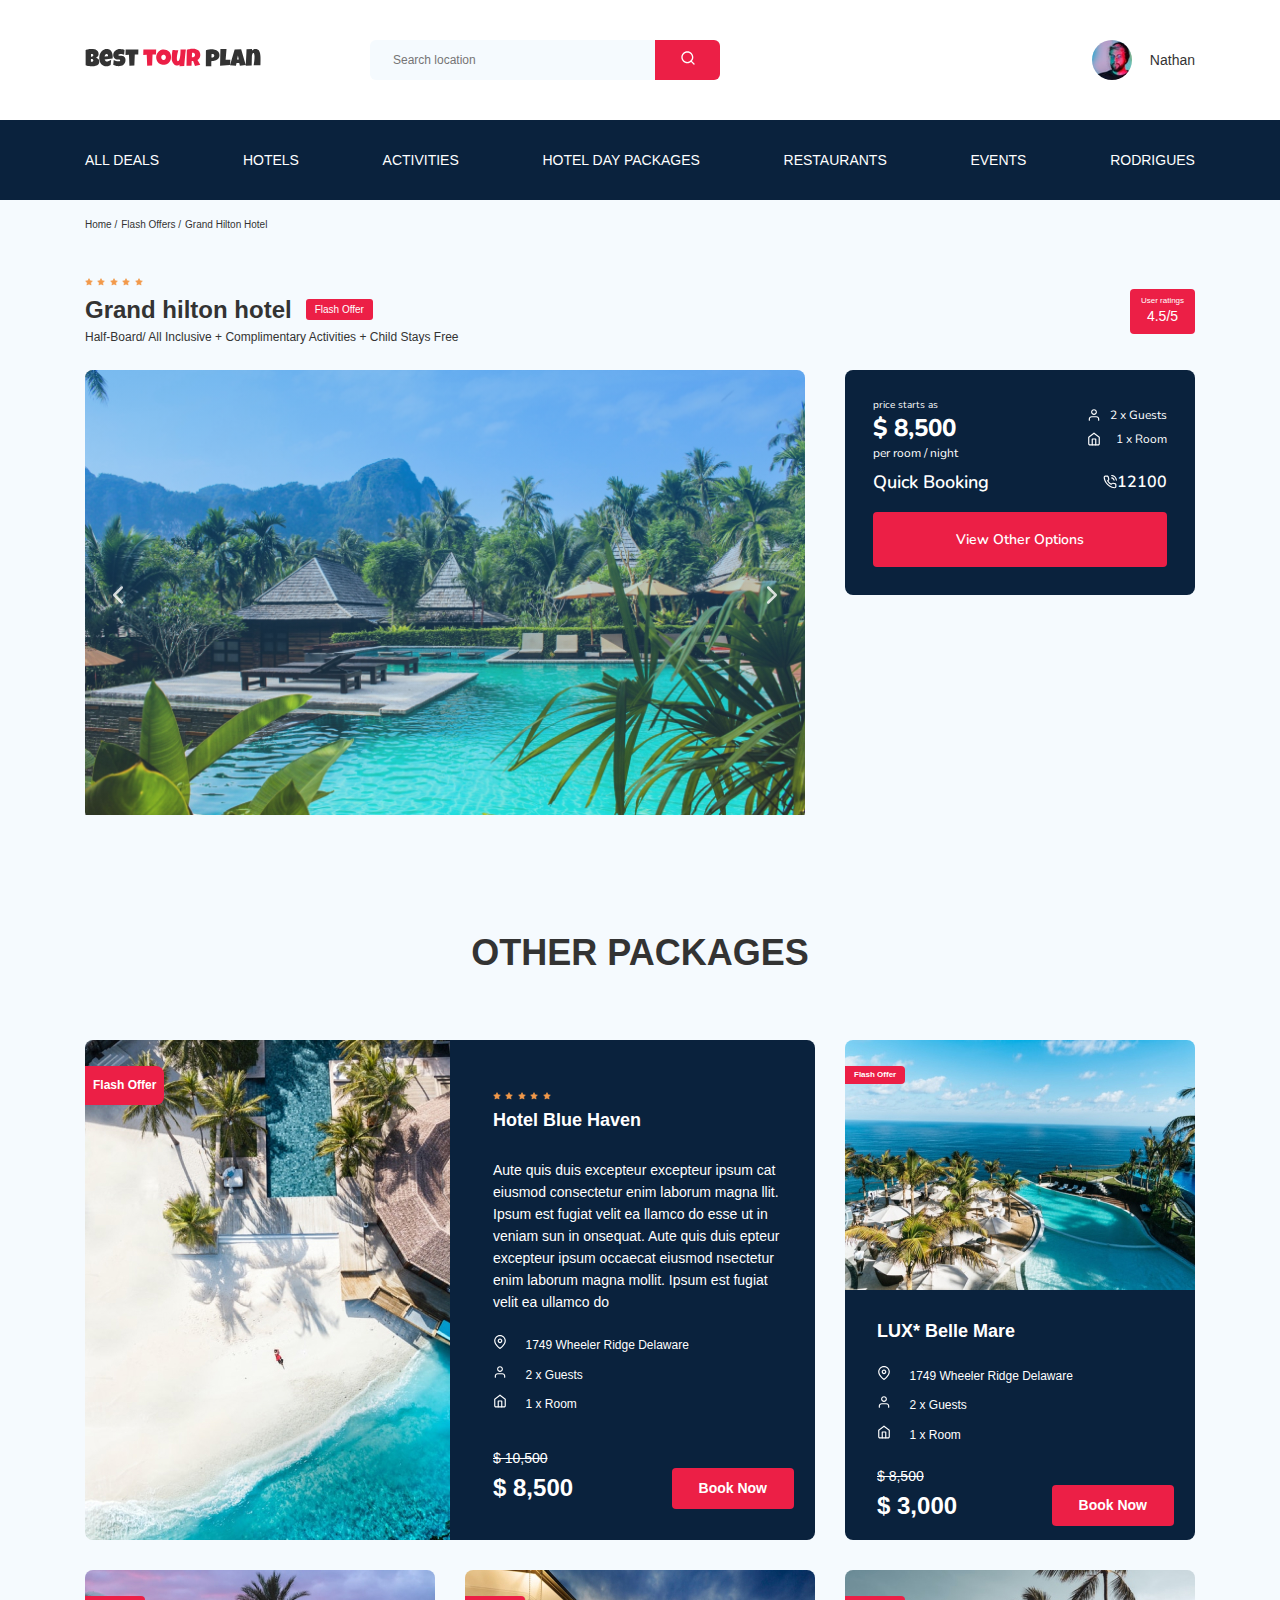
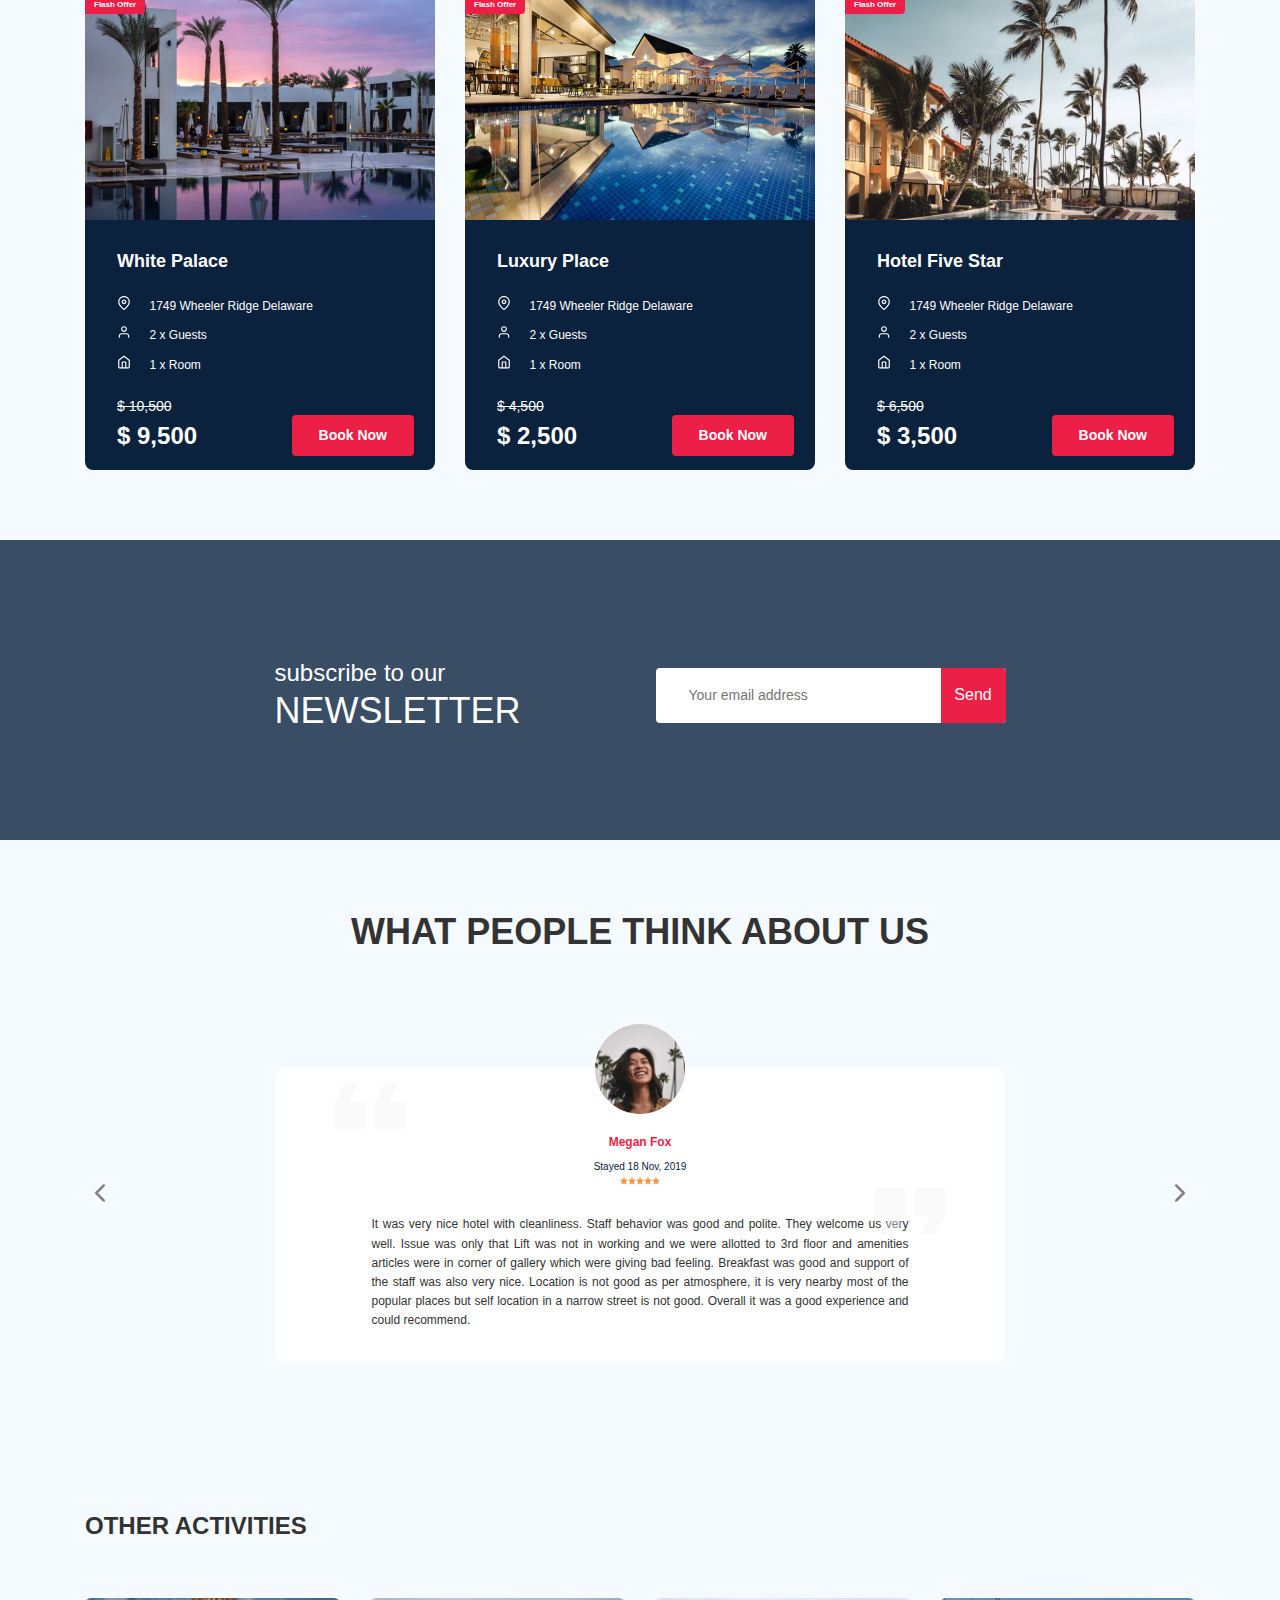
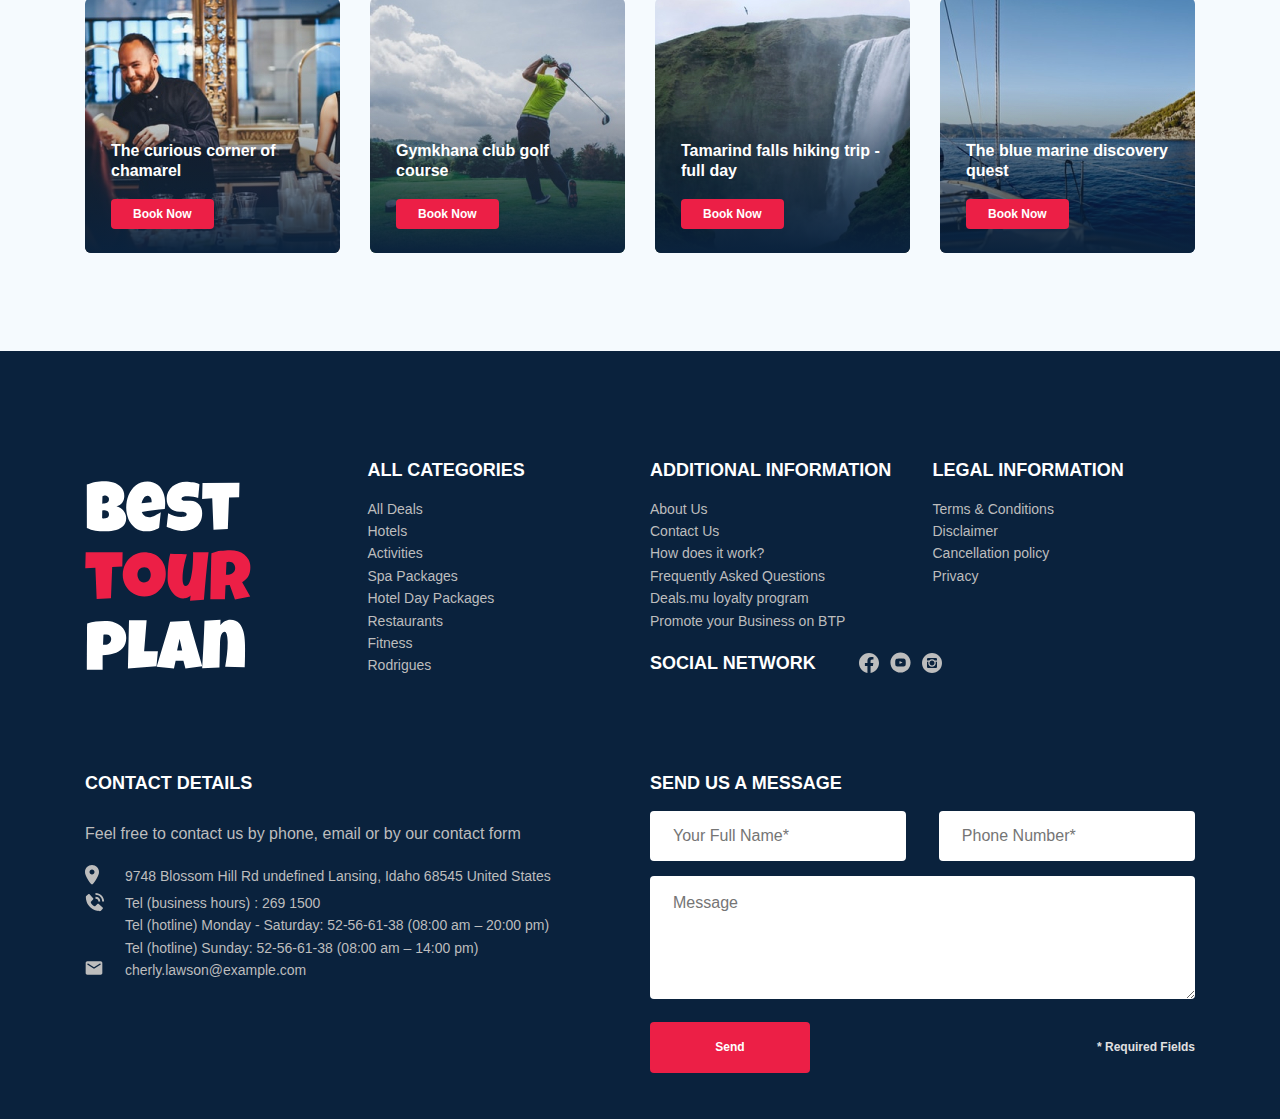
==== index.html @ caea71c5 "Create: Modal" ====
<!DOCTYPE html>
<html lang="en">
  <head>
    <meta charset="UTF-8" />
    <meta name="viewport" content="width=device-width, initial-scale=1.0" />
    <title>Best your plan - Hotel booking</title>
    <script
      src="https://api-maps.yandex.ru/2.1/?apikey=59893f20-47e4-42bf-b2d5-a8ca4b22c933&lang=ru_RU"
      type="text/javascript"
    ></script>
    <link
      href="https://fonts.googleapis.com/css2?family=Mulish:wght@400;700&family=Nunito:wght@400;600;700;800&display=swap"
      rel="stylesheet"
    />
    <link rel="stylesheet" href="css/swiper-bundle.min.css" />
    <link rel="stylesheet" href="css/style.css" />
  </head>

  <body onkeydown="ESCclose(event)">
    <header class="navbar navbar__mobile--fixed">
      <div class="container">
        <div class="navbar-top">
          <a href="#" class="logo">
            <img
              src="img/horizontal-logo.svg"
              alt="Logo: Best Tour Plan"
              class="logo__image"
            />
          </a>
          <form action="#" class="search navbar__search navbar__search--mobile--hidden">
            <input
              type="text"
              class="search__input"
              placeholder="Search location"
            />
            <button class="search__button">
              <img src="img/search.svg" alt="Icon: Search" />
            </button>
          </form>
          <!-- /.navbar__search -->
          <a href="#" class="user navbar__user navbar__user--mobile--hidden">
            <img
              src="img/user-avatar.jpeg"
              alt="Avatar: Nathan"
              class="user__avatar"
            />
            <span class="user__name user__name--light">Nathan</span>
          </a>
          <!-- /.user -->
          <button class="menu-button navbar-top__menu-button">
            <span class="menu-button__line"></span>
            <span class="menu-button__line"></span>
            <span class="menu-button__line"></span>
          </button>
        </div>
        <!-- /.navbar-top -->
      </div>
      <!-- /.container -->
      <div class="navbar-bottom">
        <div class="container">
          <ul class="navbar-menu">
            <li class="navbar-menu__item navbar-menu__item--mobile--visible">
              <a href="#" class="user navbar__user navbar__user--mobile--visible">
                <img
                  src="img/user-avatar.jpeg"
                  alt="Avatar: Nathan"
                  class="user__avatar"
                />
                <span class="user__name">Nathan</span>
              </a>
            </li>
            <li class="navbar-menu__item navbar-menu__item--mobile--visible">
              <form action="#" class="search navbar__search navbar__search--mobile--visible">
                <input
                  type="text"
                  class="search__input"
                  placeholder="Search location"
                />
                <button class="search__button">
                  <img src="img/search.svg" alt="Icon: Search" />
                </button>
              </form>
            </li>
            <li class="navbar-menu__item">
              <a href="#" class="navbar-menu__link">All Deals</a>
            </li>
            <li class="navbar-menu__item">
              <a href="#" class="navbar-menu__link">Hotels</a>
            </li>
            <li class="navbar-menu__item">
              <a href="#" class="navbar-menu__link">Activities</a>
            </li>
            <li class="navbar-menu__item">
              <a href="#" class="navbar-menu__link">Hotel Day Packages</a>
            </li>
            <li class="navbar-menu__item">
              <a href="#" class="navbar-menu__link">Restaurants</a>
            </li>
            <li class="navbar-menu__item">
              <a href="#" class="navbar-menu__link">Events</a>
            </li>
            <li class="navbar-menu__item">
              <a href="#" class="navbar-menu__link">Rodrigues</a>
            </li>
          </ul>
        </div>
        <!-- /.container -->
      </div>
      <!-- /.navbar-bottom -->
    </header>
    <!-- /.header -->

    <nav class="breadcrumb">
      <div class="container">
        <ul class="breadcrumb-list">
          <li class="breadcrumb-list__item">
            <a href="#" class="breadcrumb-list__link">Home</a>
          </li>
          <li class="breadcrumb-list__item">
            <a href="#" class="breadcrumb-list__link">Flash Offers</a>
          </li>
          <li class="breadcrumb-list__item">Grand Hilton Hotel</li>
        </ul>
      </div>
      <!-- /.container -->
    </nav>
    <!-- /.breadcrumb -->

    <section class="hotel">
      <div class="container">
        <div class="hotel-info">
          <div class="hotel-info__text">
            <div class="hotel-wrapper">
              <div class="stars">
                <img src="img/Star.svg" alt="Star" />
                <img src="img/Star.svg" alt="Star" />
                <img src="img/Star.svg" alt="Star" />
                <img src="img/Star.svg" alt="Star" />
                <img src="img/Star.svg" alt="Star" />
              </div>
              <!-- /.stars -->
              <h1 class="hotel-name hotel-info__name">Grand hilton hotel</h1>
              <span class="offer hotel-info__offer">Flash Offer</span>
            </div>
            <!-- /.hotel-wrapper -->
            <p class="hotel-description hotel-info__description">
              Half-Board/ All Inclusive + Complimentary Activities + Child Stays
              Free
            </p>
          </div>
          <!-- /.hotel-info__text -->
          <div data-toggle="modal" data-href="#rating-modal" class="rating hotel-info__rating">
            <span class="rating__text">User ratings</span>
            <span class="rating__counter">4.5/5</span>
          </div>
          <!-- /.hotel-info__right -->
        </div>
        <!-- /.hotel-info -->
        <div class="hotel-grid">
          <div class="swiper-container hotel__slider hotel-slider">
            <div class="swiper-wrapper">
              <div class="swiper-slide hotel-slider__item">
                <img
                  src="img/slide.jpg"
                  class="hotel-slider__img"
                  alt="Slide"
                />
              </div>
              <div class="swiper-slide hotel-slider__item">
                <img
                  src="https://media.expedia.com/hotels/1000000/930000/921800/921745/4857fdcb_z.jpg"
                  class="hotel-slider__img"
                  alt="Slide"
                />
              </div>
              <div class="swiper-slide hotel-slider__item">
                <img
                  src="https://littlebalilove.com/wp-content/uploads/2019/02/42532362_688286944891182_1062082645648736256_o.jpg"
                  class="hotel-slider__img"
                  alt="Slide"
                />
              </div>
            </div>
            <button
              class="hotel-slider__button hotel-slider__button--prev"
            ></button>
            <button
              class="hotel-slider__button hotel-slider__button--next"
            ></button>
          </div>
          <div class="hotel-right">
            <div class="booking">
              <div class="booking__info">
                <div class="booking__price">
                  <span class="booking__start">price starts as</span>
                  <strong class="booking__pricetag">$ 8,500</strong>
                  <span class="booking__per-room">per room / night</span>
                </div>
                <!-- /.booking__price -->
                <div class="booking__room">
                  <div class="booking__text">
                    <img
                      src="img/user.svg"
                      alt="Icon: user"
                      class="booking__icon"
                    />
                    <span class="booking__description">2 x Guests</span>
                  </div>
                  <!-- /.booking__text -->
                  <div class="booking__text">
                    <img
                      src="img/home.svg"
                      alt="Icon: user"
                      class="booking__icon"
                    />
                    <span class="booking__description">1 x Room</span>
                  </div>
                  <!-- /.booking__text -->
                </div>
                <!-- /.booking-room -->
              </div>
              <!-- /.booking__info -->
              <div class="booking__call-center">
                <span class="booking__heading">Quick Booking</span>
                <a href="tell:12100" class="booking__number">
                  <img src="img/phone-call.svg" alt="Icon: phone" />
                  <span class="booking__numb">12100</span>
                </a>
              </div>
              <!-- /.booking__call-center -->
              <button data-toggle="modal" data-href="#booking-modal" class="button booking__button">View Other Options</button>
            </div>
            <!-- /.booking -->
            <div class="map" id="map"></div>
            <!-- /.map -->
          </div>
          <!-- /.hotel-right -->
        </div>
        <!-- /.hotel-grid -->
      </div>
      <!-- /.container -->
    </section>
    <!-- /.hotel -->

    <section class="packages">
      <div class="container">
        <h2 class="packages__title">Other Packages</h2>
        <div class="packages-row">
          <div class="packages-card">
            <div class="packages-card__left">
              <img
                src="img/package-1.jpg"
                alt="Hotel Blue Haven"
                class="packages-card__img"
              />
              <span class="packages-card__offer">Flash Offer</span>
            </div>
            <!-- /.packages-card__left -->
            <div class="packages-card__right">
              <div class="packages-card__rating">
                <img src="img/Star.svg" alt="Star" />
                <img src="img/Star.svg" alt="Star" />
                <img src="img/Star.svg" alt="Star" />
                <img src="img/Star.svg" alt="Star" />
                <img src="img/Star.svg" alt="Star" />
              </div>
              <!-- /.stars -->
              <h3 class="packages-card__title">Hotel Blue Haven</h3>
              <p class="packages-card__text">
                Aute quis duis excepteur excepteur ipsum cat eiusmod consectetur
                enim laborum magna llit. Ipsum est fugiat velit ea llamco do
                esse ut in veniam sun in onsequat. Aute quis duis epteur
                excepteur ipsum occaecat eiusmod nsectetur enim laborum magna
                mollit. Ipsum est fugiat velit ea ullamco do
              </p>
              <div class="packages-card__map">
                <img src="img/map-pin.svg" alt="Icon: map-pin" />
                <span class="packages-card__description"
                  >1749 Wheeler Ridge Delaware</span
                >
              </div>
              <!-- /.packages-card__map -->
              <div class="packages-card__guests">
                <img src="img/user.svg" alt="Icon: guest" />
                <span class="packages-card__description">2 x Guests</span>
              </div>
              <!-- /.packages-cars__guests -->
              <div class="packages-card__room">
                <img src="img/home.svg" alt="Icon: home" />
                <span class="packages-card__description">1 x Room</span>
              </div>
              <!-- /.packages-card__room -->
              <span class="packages-card__price-old">$ 10,500</span>
              <div class="packages-card__price">
                <span class="packages-card__price-new">$ 8,500</span>
                <button class="packages-card__button">Book Now</button>
              </div>
              <!-- /.packages-card__price -->
            </div>
            <!-- /.packages-card__right -->
          </div>
          <!-- /.packages-card -->
          <div class="packages-case">
            <div class="packages-case__header">
              <img
                src="img/package-2.jpg"
                alt="LUX* Belle Mare"
                class="packages-case__img"
              />
              <span class="packages-case__offer">Flash Offer</span>
            </div>
            <!-- /.packages-case__header -->
            <div class="packages-case__info">
              <h3 class="packages-case__title">LUX* Belle Mare</h3>
              <div class="packages-card__map">
                <img src="img/map-pin.svg" alt="Icon: map-pin" />
                <span class="packages-card__description"
                  >1749 Wheeler Ridge Delaware</span
                >
              </div>
              <!-- /.packages-card__map -->
              <div class="packages-card__guests">
                <img src="img/user.svg" alt="Icon: guest" />
                <span class="packages-card__description">2 x Guests</span>
              </div>
              <!-- /.packages-cars__guests -->
              <div class="packages-case__room">
                <img src="img/home.svg" alt="Icon: home" />
                <span class="packages-card__description">1 x Room</span>
              </div>
              <!-- /.packages-case__room -->
              <span class="packages-card__price-old">$ 8,500</span>
              <div class="packages-card__price">
                <span class="packages-card__price-new">$ 3,000</span>
                <button class="packages-card__button">Book Now</button>
              </div>
              <!-- /.packages-card__price -->
            </div>
            <!-- /.packages-case__info -->
          </div>
          <!-- /.packages-case -->
          <div class="packages-case">
            <div class="packages-case__header">
              <img
                src="img/package-3.jpg"
                alt="White Palace"
                class="packages-case__img"
              />
              <span class="packages-case__offer">Flash Offer</span>
            </div>
            <!-- /.packages-case__header -->
            <div class="packages-case__info">
              <h3 class="packages-case__title">White Palace</h3>
              <div class="packages-card__map">
                <img src="img/map-pin.svg" alt="Icon: map-pin" />
                <span class="packages-card__description"
                  >1749 Wheeler Ridge Delaware</span
                >
              </div>
              <!-- /.packages-card__map -->
              <div class="packages-card__guests">
                <img src="img/user.svg" alt="Icon: guest" />
                <span class="packages-card__description">2 x Guests</span>
              </div>
              <!-- /.packages-cars__guests -->
              <div class="packages-case__room">
                <img src="img/home.svg" alt="Icon: home" />
                <span class="packages-card__description">1 x Room</span>
              </div>
              <!-- /.packages-case__room -->
              <span class="packages-card__price-old">$ 10,500</span>
              <div class="packages-card__price">
                <span class="packages-card__price-new">$ 9,500</span>
                <button class="packages-card__button">Book Now</button>
              </div>
              <!-- /.packages-card__price -->
            </div>
            <!-- /.packages-case__info -->
          </div>
          <!-- /.packages-case -->
          <div class="packages-case">
            <div class="packages-case__header">
              <img
                src="img/package-4.jpg"
                alt="Luxury Place"
                class="packages-case__img"
              />
              <span class="packages-case__offer">Flash Offer</span>
            </div>
            <!-- /.packages-case__header -->
            <div class="packages-case__info">
              <h3 class="packages-case__title">Luxury Place</h3>
              <div class="packages-card__map">
                <img src="img/map-pin.svg" alt="Icon: map-pin" />
                <span class="packages-card__description"
                  >1749 Wheeler Ridge Delaware</span
                >
              </div>
              <!-- /.packages-card__map -->
              <div class="packages-card__guests">
                <img src="img/user.svg" alt="Icon: guest" />
                <span class="packages-card__description">2 x Guests</span>
              </div>
              <!-- /.packages-cars__guests -->
              <div class="packages-case__room">
                <img src="img/home.svg" alt="Icon: home" />
                <span class="packages-card__description">1 x Room</span>
              </div>
              <!-- /.packages-case__room -->
              <span class="packages-card__price-old">$ 4,500</span>
              <div class="packages-card__price">
                <span class="packages-card__price-new">$ 2,500</span>
                <button class="packages-card__button">Book Now</button>
              </div>
              <!-- /.packages-card__price -->
            </div>
            <!-- /.packages-case__info -->
          </div>
          <!-- /.packages-case -->
          <div class="packages-case">
            <div class="packages-case__header">
              <img
                src="img/package-5.jpg"
                alt="Hotel Five Star"
                class="packages-case__img"
              />
              <span class="packages-case__offer">Flash Offer</span>
            </div>
            <!-- /.packages-case__header -->
            <div class="packages-case__info">
              <h3 class="packages-case__title">Hotel Five Star</h3>
              <div class="packages-card__map">
                <img src="img/map-pin.svg" alt="Icon: map-pin" />
                <span class="packages-card__description"
                  >1749 Wheeler Ridge Delaware</span
                >
              </div>
              <!-- /.packages-card__map -->
              <div class="packages-card__guests">
                <img src="img/user.svg" alt="Icon: guest" />
                <span class="packages-card__description">2 x Guests</span>
              </div>
              <!-- /.packages-cars__guests -->
              <div class="packages-case__room">
                <img src="img/home.svg" alt="Icon: home" />
                <span class="packages-card__description">1 x Room</span>
              </div>
              <!-- /.packages-case__room -->
              <span class="packages-card__price-old">$ 6,500</span>
              <div class="packages-card__price">
                <span class="packages-card__price-new">$ 3,500</span>
                <button class="packages-card__button">Book Now</button>
              </div>
              <!-- /.packages-card__price -->
            </div>
            <!-- /.packages-case__info -->
          </div>
          <!-- /.packages-case -->
        </div>
        <!-- /.packages-row -->
      </div>
      <!-- /.container -->
    </section>
    <!-- /.packages -->

    <section
      class="newsletter parallax-window"
      data-parallax="scroll"
      data-image-src="img/newsletter-bg.jpeg"
      data-speed="0.5"
    >
      <div class="newsletter-wrapper">
        <h2 class="newsletter-title newsletter__title">
          subscribe to our
          <span class="newsletter-title__strong">Newsletter</span>
        </h2>
        <form action="send.php" method="POST" class="subscribe newsletter__subscribe">
          <input
            type="text"
            class="subscribe__input"
            placeholder="Your email address"
          />
          <button class="subscribe__button">Send</button>
        </form>
      </div>
      <!-- /.newsletter-wrapper -->
    </section>
    <!-- /.newsletter -->

    <section class="reviews">
      <div class="container">
        <h2 class="reviews__title">What people think about us</h2>
        <div class="swiper-container reviews-slider">
          <div class="swiper-wrapper">
            <div class="swiper-slide">
              <div class="reviews-slider__item">
                <div class="reviews-slider__profile">
                  <img
                    src="img/reviews-avatar.jpeg"
                    alt="Photo: Megan Fox"
                    class="reviews-slider__avatar"
                  />
                  <h3 class="reviews-slider__username">Megan Fox</h3>
                  <span class="reviews-slider__date">Stayed 18 Nov, 2019</span>
                  <div class="reviews-slider__rating">
                    <img src="img/Star.svg" alt="Star" />
                    <img src="img/Star.svg" alt="Star" />
                    <img src="img/Star.svg" alt="Star" />
                    <img src="img/Star.svg" alt="Star" />
                    <img src="img/Star.svg" alt="Star" />
                  </div>
                  <!-- /.rating -->
                </div>
                <!-- /.reviews-slider__profile -->
                <p class="reviews-slider__text">
                  It was very nice hotel with cleanliness. Staff behavior was
                  good and polite. They welcome us very well. Issue was only
                  that Lift was not in working and we were allotted to 3rd floor
                  and amenities articles were in corner of gallery which were
                  giving bad feeling. Breakfast was good and support of the
                  staff was also very nice. Location is not good as per
                  atmosphere, it is very nearby most of the popular places but
                  self location in a narrow street is not good. Overall it was a
                  good experience and could recommend.
                </p>
              </div>
              <!-- /.reviews-slider__item -->
            </div>
            <!-- /.swiper-slide -->
            <div class="swiper-slide">
              <div class="reviews-slider__item">
                <div class="reviews-slider__profile">
                  <img
                    src="img/reviews-avatar-second.jpeg"
                    alt="Photo: John"
                    class="reviews-slider__avatar"
                  />
                  <h3 class="reviews-slider__username">John</h3>
                  <span class="reviews-slider__date">Stayed 18 Mar, 2019</span>
                  <div class="reviews-slider__rating">
                    <img src="img/Star.svg" alt="Star" />
                    <img src="img/Star.svg" alt="Star" />
                    <img src="img/Star.svg" alt="Star" />
                    <img src="img/Star.svg" alt="Star" />
                  </div>
                  <!-- /.rating -->
                </div>
                <!-- /.reviews-slider__profile -->
                <p class="reviews-slider__text">
                  It was very nice hotel with cleanliness. Staff behavior was
                  good and polite. They welcome us very well. Issue was only
                  that Lift was not in working and we were allotted to 3rd floor
                  and amenities articles were in corner of gallery which were
                  giving bad feeling. Breakfast was good and support of the
                  staff was also very nice. Location is not good as per
                  atmosphere, it is very nearby most of the popular places but
                  self location in a narrow street is not good. Overall it was a
                  good experience and could recommend.
                </p>
              </div>
              <!-- /.reviews-slider__item -->
            </div>
            <!-- /.swiper-slide -->
          </div>
          <!-- /.swiper-wrapper -->
          <button
            class="reviews-slider__button reviews-slider__button--prev"
          ></button>
          <button
            class="reviews-slider__button reviews-slider__button--next"
          ></button>
        </div>
        <!-- /.reviews-slider -->
      </div>
      <!-- /.container -->
    </section>
    <!-- /.reviews -->

    <section class="activities">
      <div class="container">
        <h2 class="activities__title">Other Activities</h2>
        <div class="activities-wrapper">
          <div class="card activities__card">
            <img
              src="img/card__img-1.jpg"
              alt="The curious corner of chamarel"
              class="card__img"
            />
            <h3 class="card__title">The curious corner of chamarel</h3>
            <button class="card__button">Book Now</button>
          </div>
          <!-- /.card -->
          <div class="card activities__card">
            <img
              src="img/card__img-2.jpg"
              alt="Gymkhana club golf course"
              class="card__img"
            />
            <h3 class="card__title">Gymkhana club golf course</h3>
            <button class="card__button">Book Now</button>
          </div>
          <!-- /.card -->
          <div class="card activities__card">
            <img
              src="img/card__img-3.jpg"
              alt="Tamarind falls hiking trip - full day"
              class="card__img"
            />
            <h3 class="card__title">Tamarind falls hiking trip - full day</h3>
            <button class="card__button">Book Now</button>
          </div>
          <!-- /.card -->
          <div class="card activities__card">
            <img
              src="img/card__img-4.jpg"
              alt="The blue marine discovery quest"
              class="card__img"
            />
            <h3 class="card__title">The blue marine discovery quest</h3>
            <button class="card__button">Book Now</button>
          </div>
          <!-- /.card -->
        </div>
        <!-- /.activities-wrapper -->
      </div>
      <!-- /.container -->
    </section>
    <!-- /.activities -->

    <footer class="footer">
      <div class="container">
        <div class="footer-wrapper">
          <img
            src="img/vertical-logo.svg"
            alt="Best Tour Plan"
            class="logo footer__logo"
          />
          <div class="footer__list footer__categories">
            <h3 class="footer__title">All categories</h3>
            <ul class="footer__ul">
              <li class="footer__item">
                <a href="#" class="footer__link">All Deals </a>
              </li>
              <li class="footer__item">
                <a href="#" class="footer__link">Hotels </a>
              </li>
              <li class="footer__item">
                <a href="#" class="footer__link">Activities </a>
              </li>
              <li class="footer__item">
                <a href="#" class="footer__link">Spa Packages </a>
              </li>
              <li class="footer__item">
                <a href="#" class="footer__link">Hotel Day Packages </a>
              </li>
              <li class="footer__item">
                <a href="#" class="footer__link">Restaurants </a>
              </li>
              <li class="footer__item">
                <a href="#" class="footer__link">Fitness </a>
              </li>
              <li class="footer__item">
                <a href="#" class="footer__link">Rodrigues</a>
              </li>
            </ul>
          </div>
          <!-- /.footer__list -->
          <div class="footer__list footer__additional">
            <h3 class="footer__title">ADDITIONAL INFORMATION</h3>
            <ul class="footer__ul">
              <li class="footer__item">
                <a href="#" class="footer__link">About Us </a>
              </li>
              <li class="footer__item">
                <a href="#" class="footer__link">Contact Us </a>
              </li>
              <li class="footer__item">
                <a href="#" class="footer__link">How does it work? </a>
              </li>
              <li class="footer__item">
                <a href="#" class="footer__link">Frequently Asked Questions</a>
              </li>
              <li class="footer__item">
                <a href="#" class="footer__link">Deals.mu loyalty program </a>
              </li>
              <li class="footer__item">
                <a href="#" class="footer__link"
                  >Promote your Business on BTP</a
                >
              </li>
            </ul>
          </div>
          <!-- /.footer__list -->
          <div class="footer__social-network">
            <h3 class="footer__title footer__title--inline">Social Network</h3>
            <div class="footer__social-links">
              <a href="#" class="footer__link"
                ><img
                  src="img/facebook.svg"
                  alt="Icon: Facebook"
              /></a>
              <a href="#" class="footer__link"
                ><img
                  src="img/youtube.svg"
                  alt="Icon: Youtube"
              /></a>
              <a href="#" class="footer__link"
                ><img
                  src="img/instagram.svg"
                  alt="Icon: Instagram"
              /></a>
            </div>
            <!-- /.footer__social-links -->
          </div>
          <!-- /.footer__social-network -->
          <div class="footer__list footer__legal">
            <h3 class="footer__title">LEGAL INFORMATION</h3>
            <ul class="footer__ul">
              <li class="footer__item">
                <a href="#" class="footer__link">Terms & Conditions </a>
              </li>
              <li class="footer__item">
                <a href="#" class="footer__link">Disclaimer </a>
              </li>
              <li class="footer__item">
                <a href="#" class="footer__link">Cancellation policy </a>
              </li>
              <li class="footer__item">
                <a href="#" class="footer__link">Privacy</a>
              </li>
            </ul>
          </div>
          <!-- /.footer__list -->
          <div class="footer__contact-details">
            <h3 class="footer__title footer__title--mb-3">Contact Details</h3>
            <p class="footer__text">Feel free to contact us by phone, email or by our contact form</p>
            <ul class="footer__ul">
              <li class="footer__item footer__icon--mb-2">
                <div class="footer__icon-wrapper"><img src="img/map-marker.svg" alt="Icon: Map" class="footer__icon"></div>
                <!-- /.footer__icon-wrapper -->
                9748 Blossom Hill Rd undefined Lansing, Idaho 68545 United States</li>
              <li class="footer__item footer__icon--mb-2">
                <div class="footer__icon-wrapper"><img src="img/contact-phone-call.svg" alt="Icon: Phone" class="footer__icon"></div>
                <!-- /.footer__icon-wrapper -->
                Tel (business hours) : 269 1500 <br>
                Tel (hotline) Monday - Saturday: 52-56-61-38 (08:00 am – 20:00 pm) <br>
                Tel (hotline) Sunday: 52-56-61-38 (08:00 am – 14:00 pm)
                </li>
              <li class="footer__item footer__icon--mb-2">
                <div class="footer__icon-wrapper"><img src="img/email.svg" alt="Icon: Email" class="footer__icon"></div>
                <!-- /.footer__icon-wrapper -->
                cherly.lawson@example.com</li>
            </ul>
          </div>
          <!-- /.footer__contact-details -->
          <div class="footer__contact-form">
            <h3 class="footer__title">Send us a message</h3>
            <form action="send.php" method="POST" class="form footer__form">
              <input class="input footer__input" placeholder="Your Full Name*" name="name"></input>
              <input class="input footer__input" placeholder="Phone Number*" name="phone"></input>
              <textarea class="message footer__message" placeholder="Message" name="message"></textarea>
              <button class="button footer__button">Send</button>
              <span class="footer__info">* Required Fields</span>
            </form>
          </div>
          <!-- /.footer__contacts-form -->
        </div>
        <!-- /.footer-wrapper -->
      </div>
      <!-- /.container -->
    </footer>
    <!-- /.footer -->

    <div class="modal" id="booking-modal">
      <div class="modal__overlay"></div>
      <!-- /.modal__overlay -->
      <div class="modal__dialog">
        <a href="#" class="modal__close">
          <img src="img/close.svg" alt="Icon: Close">
        </a>
        <h3 class="modal__title">Booking</h3>
        <form action="send.php" method="POST" class="form modal__form">
          <input class="input modal__input" placeholder="Your Full Name*" name="name"></input>
          <input class="input modal__input" placeholder="Phone Number*" name="phone"></input>
          <input class="input modal__input" placeholder="Email*" name="email"></input>
          <textarea class="message modal__message" placeholder="Message" name="message"></textarea>
          <button class="button modal__button">Send</button>
          <span class="modal__info">* Required Fields</span>
        </form>
      </div>
      <!-- /.modal__dialog -->
    </div>
    <!-- /.modal -->
    <div class="modal" id="rating-modal">
      <div class="modal__overlay"></div>
      <!-- /.modal__overlay -->
      <div class="modal__dialog">
        <a href="#" class="modal__close">
          <img src="img/close.svg" alt="Icon: Close">
        </a>
        <h3 class="modal__title">Send us a feedback</h3>
        <form action="send.php" method="POST" class="form modal__form">
          <input class="input modal__input" placeholder="Your Full Name*" name="name"></input>
          <input class="input modal__input" placeholder="Phone Number*" name="phone"></input>
          <input class="input modal__input" placeholder="Email*" name="email"></input>
          <textarea class="message modal__message" placeholder="Message" name="message"></textarea>
          <button class="button modal__button">Send</button>
          <span class="modal__info">* Required Fields</span>
        </form>
      </div>
      <!-- /.modal__dialog -->
    </div>
    <!-- /.modal -->

    <script src="js/swiper-bundle.min.js"></script>
    <script src="https://ajax.googleapis.com/ajax/libs/jquery/1.11.0/jquery.min.js"></script>
    <script src="js/parallax.min.js"></script>
    <script src="js/jquery-3.5.1.min.js"></script>
    <script src="js/main.js"></script>
  </body>
</html>
---- css/style.css ----
* {
  -webkit-box-sizing: border-box;
          box-sizing: border-box;
}

body {
  font-family: 'Muli', sans-serif;
  color: #333333;
  background-color: #F5FAFE;
}

.container {
  max-width: 1110px;
  margin: auto;
}

img {
  max-width: 100%;
}

.input {
  background-color: #fff;
  border-radius: 4px;
  border: none;
  padding: 0 23px;
  height: 50px;
}

.message {
  background-color: #ffffff;
  border-radius: 4px;
  border: none;
  padding: 18px 23px;
  height: 123px;
}

.button {
  min-width: 160px;
  min-height: 50px;
  padding: 18px;
  font-weight: bold;
  font-size: 12px;
  line-height: 15px;
  color: #ffffff;
  background-color: #EC1F46;
  border: none;
  border-radius: 4px;
}

.form {
  display: -webkit-box;
  display: -ms-flexbox;
  display: flex;
  -webkit-box-align: center;
      -ms-flex-align: center;
          align-items: center;
  -webkit-box-pack: justify;
      -ms-flex-pack: justify;
          justify-content: space-between;
  -ms-flex-wrap: wrap;
      flex-wrap: wrap;
}

/*! normalize.css v8.0.1 | MIT License | github.com/necolas/normalize.css */
/* Document
   ========================================================================== */
/**
 * 1. Correct the line height in all browsers.
 * 2. Prevent adjustments of font size after orientation changes in iOS.
 */
html {
  line-height: 1.15;
  /* 1 */
  -webkit-text-size-adjust: 100%;
  /* 2 */
}

/* Sections
   ========================================================================== */
/**
 * Remove the margin in all browsers.
 */
body {
  margin: 0;
}

/**
 * Render the `main` element consistently in IE.
 */
main {
  display: block;
}

/**
 * Correct the font size and margin on `h1` elements within `section` and
 * `article` contexts in Chrome, Firefox, and Safari.
 */
h1 {
  font-size: 2em;
  margin: 0.67em 0;
}

/* Grouping content
   ========================================================================== */
/**
 * 1. Add the correct box sizing in Firefox.
 * 2. Show the overflow in Edge and IE.
 */
hr {
  -webkit-box-sizing: content-box;
          box-sizing: content-box;
  /* 1 */
  height: 0;
  /* 1 */
  overflow: visible;
  /* 2 */
}

/**
 * 1. Correct the inheritance and scaling of font size in all browsers.
 * 2. Correct the odd `em` font sizing in all browsers.
 */
pre {
  font-family: monospace, monospace;
  /* 1 */
  font-size: 1em;
  /* 2 */
}

/* Text-level semantics
   ========================================================================== */
/**
 * Remove the gray background on active links in IE 10.
 */
a {
  background-color: transparent;
}

/**
 * 1. Remove the bottom border in Chrome 57-
 * 2. Add the correct text decoration in Chrome, Edge, IE, Opera, and Safari.
 */
abbr[title] {
  border-bottom: none;
  /* 1 */
  text-decoration: underline;
  /* 2 */
  -webkit-text-decoration: underline dotted;
          text-decoration: underline dotted;
  /* 2 */
}

/**
 * Add the correct font weight in Chrome, Edge, and Safari.
 */
b,
strong {
  font-weight: bolder;
}

/**
 * 1. Correct the inheritance and scaling of font size in all browsers.
 * 2. Correct the odd `em` font sizing in all browsers.
 */
code,
kbd,
samp {
  font-family: monospace, monospace;
  /* 1 */
  font-size: 1em;
  /* 2 */
}

/**
 * Add the correct font size in all browsers.
 */
small {
  font-size: 80%;
}

/**
 * Prevent `sub` and `sup` elements from affecting the line height in
 * all browsers.
 */
sub,
sup {
  font-size: 75%;
  line-height: 0;
  position: relative;
  vertical-align: baseline;
}

sub {
  bottom: -0.25em;
}

sup {
  top: -0.5em;
}

/* Embedded content
   ========================================================================== */
/**
 * Remove the border on images inside links in IE 10.
 */
img {
  border-style: none;
}

/* Forms
   ========================================================================== */
/**
 * 1. Change the font styles in all browsers.
 * 2. Remove the margin in Firefox and Safari.
 */
button,
input,
optgroup,
select,
textarea {
  font-family: inherit;
  /* 1 */
  font-size: 100%;
  /* 1 */
  line-height: 1.15;
  /* 1 */
  margin: 0;
  /* 2 */
}

/**
 * Show the overflow in IE.
 * 1. Show the overflow in Edge.
 */
button,
input {
  /* 1 */
  overflow: visible;
}

/**
 * Remove the inheritance of text transform in Edge, Firefox, and IE.
 * 1. Remove the inheritance of text transform in Firefox.
 */
button,
select {
  /* 1 */
  text-transform: none;
}

/**
 * Correct the inability to style clickable types in iOS and Safari.
 */
button,
[type="button"],
[type="reset"],
[type="submit"] {
  -webkit-appearance: button;
}

/**
 * Remove the inner border and padding in Firefox.
 */
button::-moz-focus-inner,
[type="button"]::-moz-focus-inner,
[type="reset"]::-moz-focus-inner,
[type="submit"]::-moz-focus-inner {
  border-style: none;
  padding: 0;
}

/**
 * Restore the focus styles unset by the previous rule.
 */
button:-moz-focusring,
[type="button"]:-moz-focusring,
[type="reset"]:-moz-focusring,
[type="submit"]:-moz-focusring {
  outline: 1px dotted ButtonText;
}

/**
 * Correct the padding in Firefox.
 */
fieldset {
  padding: 0.35em 0.75em 0.625em;
}

/**
 * 1. Correct the text wrapping in Edge and IE.
 * 2. Correct the color inheritance from `fieldset` elements in IE.
 * 3. Remove the padding so developers are not caught out when they zero out
 *    `fieldset` elements in all browsers.
 */
legend {
  -webkit-box-sizing: border-box;
          box-sizing: border-box;
  /* 1 */
  color: inherit;
  /* 2 */
  display: table;
  /* 1 */
  max-width: 100%;
  /* 1 */
  padding: 0;
  /* 3 */
  white-space: normal;
  /* 1 */
}

/**
 * Add the correct vertical alignment in Chrome, Firefox, and Opera.
 */
progress {
  vertical-align: baseline;
}

/**
 * Remove the default vertical scrollbar in IE 10+.
 */
textarea {
  overflow: auto;
}

/**
 * 1. Add the correct box sizing in IE 10.
 * 2. Remove the padding in IE 10.
 */
[type="checkbox"],
[type="radio"] {
  -webkit-box-sizing: border-box;
          box-sizing: border-box;
  /* 1 */
  padding: 0;
  /* 2 */
}

/**
 * Correct the cursor style of increment and decrement buttons in Chrome.
 */
[type="number"]::-webkit-inner-spin-button,
[type="number"]::-webkit-outer-spin-button {
  height: auto;
}

/**
 * 1. Correct the odd appearance in Chrome and Safari.
 * 2. Correct the outline style in Safari.
 */
[type="search"] {
  -webkit-appearance: textfield;
  /* 1 */
  outline-offset: -2px;
  /* 2 */
}

/**
 * Remove the inner padding in Chrome and Safari on macOS.
 */
[type="search"]::-webkit-search-decoration {
  -webkit-appearance: none;
}

/**
 * 1. Correct the inability to style clickable types in iOS and Safari.
 * 2. Change font properties to `inherit` in Safari.
 */
::-webkit-file-upload-button {
  -webkit-appearance: button;
  /* 1 */
  font: inherit;
  /* 2 */
}

/* Interactive
   ========================================================================== */
/*
 * Add the correct display in Edge, IE 10+, and Firefox.
 */
details {
  display: block;
}

/*
 * Add the correct display in all browsers.
 */
summary {
  display: list-item;
}

/* Misc
   ========================================================================== */
/**
 * Add the correct display in IE 10+.
 */
template {
  display: none;
}

/**
 * Add the correct display in IE 10.
 */
[hidden] {
  display: none;
}

.navbar {
  background-color: #fff;
}

.navbar-top {
  display: -webkit-box;
  display: -ms-flexbox;
  display: flex;
  -webkit-box-align: center;
      -ms-flex-align: center;
          align-items: center;
  -webkit-box-pack: justify;
      -ms-flex-pack: justify;
          justify-content: space-between;
  padding-top: 40px;
  padding-bottom: 40px;
}

.navbar-top__menu-button {
  display: none;
}

.navbar__search {
  margin: auto;
  margin-left: 108px;
}

.navbar-bottom {
  background-color: #0A223D;
}

.navbar-menu {
  display: -webkit-box;
  display: -ms-flexbox;
  display: flex;
  -webkit-box-align: center;
      -ms-flex-align: center;
          align-items: center;
  -webkit-box-pack: justify;
      -ms-flex-pack: justify;
          justify-content: space-between;
  color: #ffffff;
  list-style: none;
  margin: 0;
  padding: 31px 0;
}

.navbar-menu__item--mobile--visible {
  display: none;
}

.navbar-menu__link {
  color: inherit;
  text-decoration: none;
  text-transform: uppercase;
  font-size: 14px;
  line-height: 18px;
}

.logo {
  width: 177px;
  height: auto;
}

.search {
  display: -webkit-box;
  display: -ms-flexbox;
  display: flex;
  position: relative;
  overflow: hidden;
  border-radius: 6px;
  height: 40px;
}

.search__input {
  width: 350px;
  height: 100%;
  padding-left: 23px;
  padding-right: 75px;
  background-color: #F5FAFE;
  border: none;
  font-size: 12px;
  line-height: 15px;
  color: #333333;
}

.search__button {
  position: absolute;
  top: 0;
  right: 0;
  width: 65px;
  height: 100%;
  border: none;
  background-color: #EC1F46;
}

.user {
  display: -webkit-box;
  display: -ms-flexbox;
  display: flex;
  -webkit-box-align: center;
      -ms-flex-align: center;
          align-items: center;
  text-decoration: none;
}

.user__avatar {
  width: 40px;
  height: 40px;
  border-radius: 50%;
  -o-object-fit: cover;
     object-fit: cover;
}

.user__name {
  font-size: 14px;
  line-height: 18px;
  color: #333333;
  margin-left: 18px;
}

.breadcrumb-list {
  display: -webkit-box;
  display: -ms-flexbox;
  display: flex;
  -webkit-box-align: center;
      -ms-flex-align: center;
          align-items: center;
  padding: 18px 0;
  margin: 0;
  list-style: none;
}

.breadcrumb-list__item {
  font-size: 10px;
  line-height: 13px;
}

.breadcrumb-list__item:not(:last-child)::after {
  content: '/';
  margin-right: 4px;
}

.breadcrumb-list__link {
  text-decoration: none;
  color: inherit;
}

.hotel {
  padding-top: 23px;
  padding-bottom: 70px;
}

.hotel-info {
  display: -webkit-box;
  display: -ms-flexbox;
  display: flex;
  -webkit-box-align: center;
      -ms-flex-align: center;
          align-items: center;
  -webkit-box-pack: justify;
      -ms-flex-pack: justify;
          justify-content: space-between;
  padding-bottom: 20px;
}

.hotel-info__offer {
  margin-left: 14px;
  margin-top: 4px;
}

.hotel-info__name {
  margin-top: 4px;
  margin-bottom: 0;
}

.hotel-info__description {
  margin: 5px 0;
}

.hotel-name {
  font-size: 24px;
  line-height: 30px;
}

.hotel-wrapper {
  display: -webkit-box;
  display: -ms-flexbox;
  display: flex;
  -ms-flex-wrap: wrap;
      flex-wrap: wrap;
  -webkit-box-align: center;
      -ms-flex-align: center;
          align-items: center;
}

.hotel-description {
  font-size: 12px;
  line-height: 15px;
}

.hotel-grid {
  display: -webkit-box;
  display: -ms-flexbox;
  display: flex;
  -webkit-box-pack: justify;
      -ms-flex-pack: justify;
          justify-content: space-between;
}

.hotel-slider {
  max-width: 720px;
  height: 450px;
  margin-left: 0;
}

.hotel-slider__button {
  position: absolute;
  top: 50%;
  z-index: 99;
  -webkit-transform: translateY(-50%);
          transform: translateY(-50%);
  width: 30px;
  height: 30px;
  border: none;
  cursor: pointer;
  background-repeat: no-repeat;
  background-position: center;
  background-size: 10px;
  background-color: transparent;
}

.hotel-slider__button:focus {
  outline: none;
}

.hotel-slider__button--next {
  right: 18px;
  background-image: url(../img/right.svg);
}

.hotel-slider__button--prev {
  left: 18px;
  background-image: url(../img/left.svg);
}

.hotel-slider__item {
  width: 100%;
  height: 100%;
  position: relative;
  border-radius: 8px;
  overflow: hidden;
}

.hotel-slider__item:after {
  content: '';
  z-index: 10;
  position: absolute;
  width: 100%;
  height: 100%;
  top: 0;
  bottom: 0;
  left: 0;
  right: 0;
  background: -webkit-gradient(linear, left top, left bottom, from(rgba(0, 122, 223, 0.48)), to(rgba(255, 255, 255, 0.128)));
  background: linear-gradient(180deg, rgba(0, 122, 223, 0.48) 0%, rgba(255, 255, 255, 0.128) 100%);
}

.hotel-right {
  display: -webkit-box;
  display: -ms-flexbox;
  display: flex;
  -webkit-box-orient: vertical;
  -webkit-box-direction: normal;
      -ms-flex-direction: column;
          flex-direction: column;
  -webkit-box-pack: justify;
      -ms-flex-pack: justify;
          justify-content: space-between;
}

.stars {
  width: 100%;
}

.offer {
  font-size: 10px;
  line-height: 13px;
  padding: 4px 9px;
  background-color: #EC1F46;
  border-radius: 3px;
  color: #ffffff;
}

.rating {
  max-width: 65px;
  min-height: 45px;
  text-align: center;
  color: #ffffff;
  background-color: #EC1F46;
  border-radius: 4px;
}

.rating__text {
  font-size: 8px;
  line-height: 10px;
}

.rating__counter {
  font-size: 14px;
  line-height: 18px;
}

.booking {
  font-family: 'Nunito', sans-serif;
  background-color: #0A223D;
  color: #ffffff;
  border-radius: 8px;
  width: 350px;
  min-height: 210px;
  padding: 28px;
}

.booking__info {
  display: -webkit-box;
  display: -ms-flexbox;
  display: flex;
  -webkit-box-align: center;
      -ms-flex-align: center;
          align-items: center;
  -webkit-box-pack: justify;
      -ms-flex-pack: justify;
          justify-content: space-between;
  margin-bottom: 9px;
}

.booking__price {
  display: -webkit-box;
  display: -ms-flexbox;
  display: flex;
  -webkit-box-orient: vertical;
  -webkit-box-direction: normal;
      -ms-flex-direction: column;
          flex-direction: column;
}

.booking__start {
  font-weight: normal;
  font-size: 10px;
  line-height: 14px;
}

.booking__pricetag {
  font-style: normal;
  font-weight: 800;
  font-size: 24px;
  line-height: 33px;
}

.booking__per-room {
  font-weight: normal;
  font-size: 12px;
  line-height: 16px;
}

.booking__room {
  margin-top: 4px;
}

.booking__text {
  margin-bottom: 8px;
  font-weight: normal;
  font-size: 12px;
  line-height: 16px;
  display: -webkit-box;
  display: -ms-flexbox;
  display: flex;
  -webkit-box-align: center;
      -ms-flex-align: center;
          align-items: center;
  -webkit-box-pack: justify;
      -ms-flex-pack: justify;
          justify-content: space-between;
}

.booking__description {
  margin-left: 9px;
}

.booking__call-center {
  display: -webkit-box;
  display: -ms-flexbox;
  display: flex;
  -webkit-box-align: center;
      -ms-flex-align: center;
          align-items: center;
  -webkit-box-pack: justify;
      -ms-flex-pack: justify;
          justify-content: space-between;
  margin-bottom: 17px;
}

.booking__heading {
  font-style: normal;
  font-weight: 600;
  font-size: 18px;
  line-height: 25px;
}

.booking__number {
  display: -webkit-box;
  display: -ms-flexbox;
  display: flex;
  -webkit-box-align: center;
      -ms-flex-align: center;
          align-items: center;
  -webkit-box-pack: justify;
      -ms-flex-pack: justify;
          justify-content: space-between;
  color: inherit;
  text-decoration: none;
  font-weight: 600;
  font-size: 16px;
  line-height: 25px;
}

.booking__num {
  margin-left: 8px;
}

.booking__button {
  width: 100%;
  min-height: 45px;
  border-radius: 4px;
  border: none;
  background-color: #EC1F46;
  color: #ffffff;
  cursor: pointer;
  font-weight: 600;
  font-size: 14px;
  line-height: 19px;
}

.map {
  border-radius: 10px;
  overflow: hidden;
  width: 347px;
  height: 213px;
}

.packages {
  padding: 40px 0 70px 0;
}

.packages-row {
  display: -ms-grid;
  display: grid;
  -ms-grid-columns: (1fr)[3];
      grid-template-columns: repeat(3, 1fr);
  -webkit-column-gap: 30px;
          column-gap: 30px;
  row-gap: 30px;
}

.packages__title {
  text-align: center;
  text-transform: uppercase;
  font-style: normal;
  font-weight: bold;
  font-size: 36px;
  line-height: 45px;
  margin-bottom: 65px;
  margin-top: 0;
}

.packages-card {
  display: -webkit-box;
  display: -ms-flexbox;
  display: flex;
  height: 500px;
  -ms-grid-column: 1;
  -ms-grid-column-span: 2;
  grid-column: 1 / 3;
}

.packages-card__left {
  width: 50%;
  position: relative;
}

.packages-card__offer {
  position: absolute;
  top: 26px;
  left: 0;
  background-color: #EC1F46;
  color: #ffffff;
  border-radius: 0px 8px 8px 0px;
  padding: 12px 8px;
  font-weight: 600;
  font-size: 12px;
  line-height: 15px;
}

.packages-card__img {
  height: 100%;
  width: 100%;
  border-radius: 8px 0px 0px 8px;
  -o-object-fit: cover;
     object-fit: cover;
}

.packages-card__right {
  width: 50%;
  border-radius: 0px 8px 8px 0px;
  background-color: #0A223D;
  color: #ffffff;
  padding: 46px 21px 30px 43px;
}

.packages-card__rating {
  margin-bottom: 5px;
}

.packages-card__title {
  font-weight: bold;
  font-size: 18px;
  line-height: 23px;
  margin-top: 0;
  margin-bottom: 27px;
}

.packages-card__text {
  font-weight: normal;
  font-size: 14px;
  line-height: 22px;
  margin-top: 0;
  margin-bottom: 22px;
}

.packages-card__map {
  margin-bottom: 11px;
}

.packages-card__guests {
  margin-bottom: 11px;
}

.packages-card__room {
  margin-bottom: 37px;
}

.packages-card__description {
  font-weight: normal;
  font-size: 12px;
  line-height: 15px;
  margin-left: 14px;
}

.packages-card__price-old {
  font-weight: normal;
  font-size: 14px;
  line-height: 18px;
  -webkit-text-decoration-line: line-through;
          text-decoration-line: line-through;
  margin-bottom: 5px;
}

.packages-card__price {
  display: -webkit-box;
  display: -ms-flexbox;
  display: flex;
  -webkit-box-pack: justify;
      -ms-flex-pack: justify;
          justify-content: space-between;
  -webkit-box-align: center;
      -ms-flex-align: center;
          align-items: center;
}

.packages-card__price-new {
  font-weight: bold;
  font-size: 24px;
  line-height: 30px;
}

.packages-card__button {
  font-weight: 600;
  font-size: 14px;
  line-height: 19px;
  color: #ffffff;
  padding: 11px 27px;
  border-radius: 4px;
  border: none;
  background-color: #EC1F46;
  cursor: pointer;
}

.packages-card__button:focus {
  outline: none;
}

.packages-case {
  display: -webkit-box;
  display: -ms-flexbox;
  display: flex;
  -webkit-box-orient: vertical;
  -webkit-box-direction: normal;
      -ms-flex-direction: column;
          flex-direction: column;
  height: 500px;
}

.packages-case__header {
  width: 100%;
  height: 50%;
  position: relative;
}

.packages-case__img {
  width: 100%;
  height: 100%;
  border-radius: 8px 8px 0px 0px;
  -o-object-fit: cover;
     object-fit: cover;
}

.packages-case__offer {
  position: absolute;
  top: 26px;
  left: 0;
  background-color: #EC1F46;
  color: #ffffff;
  border-radius: 0px 4px 4px 0px;
  padding: 4px 9px;
  font-weight: 600;
  font-size: 8px;
  line-height: 10px;
}

.packages-case__info {
  width: 100%;
  height: 50%;
  border-radius: 0px 0px 8px 8px;
  background-color: #0A223D;
  color: #ffffff;
  padding: 30px 21px 25px 32px;
}

.packages-case__title {
  font-weight: bold;
  font-size: 18px;
  line-height: 23px;
  margin-bottom: 23px;
  margin-top: 0;
}

.packages-case__room {
  margin-bottom: 24px;
}

.parallax-window {
  background: transparent;
}

.newsletter {
  position: relative;
  padding: 98px 0 87px 0;
}

.newsletter::before {
  content: '';
  position: absolute;
  width: 100%;
  height: 100%;
  top: 0;
  bottom: 0;
  left: 0;
  right: 0;
  background-color: rgba(10, 34, 61, 0.8);
}

.newsletter-wrapper {
  display: -webkit-box;
  display: -ms-flexbox;
  display: flex;
  -webkit-box-align: center;
      -ms-flex-align: center;
          align-items: center;
  -webkit-box-pack: justify;
      -ms-flex-pack: justify;
          justify-content: space-between;
  position: relative;
  max-width: 731px;
  margin: auto;
}

.newsletter-title {
  display: -webkit-box;
  display: -ms-flexbox;
  display: flex;
  -webkit-box-orient: vertical;
  -webkit-box-direction: normal;
      -ms-flex-direction: column;
          flex-direction: column;
  color: #ffffff;
  font-style: normal;
  font-weight: 300;
  font-size: 24px;
  line-height: 30px;
}

.newsletter-title__strong {
  font-size: 36px;
  line-height: 45px;
  text-transform: uppercase;
}

.subscribe {
  position: relative;
  width: 350px;
  height: 55px;
  border-radius: 4px;
  overflow: hidden;
}

.subscribe__input {
  position: absolute;
  width: 100%;
  height: 100%;
  padding-left: 33px;
  padding-right: 75px;
  border: none;
  font-style: normal;
  font-weight: 300;
  font-size: 14px;
  line-height: 18px;
}

.subscribe__button {
  position: absolute;
  right: 0;
  top: 0;
  min-width: 65px;
  height: 100%;
  border: none;
  background-color: #EC1F46;
  color: #ffffff;
}

.reviews {
  padding: 40px 0 70px 0;
}

.reviews__title {
  font-style: normal;
  font-weight: bold;
  font-size: 36px;
  line-height: 45px;
  text-align: center;
  text-transform: uppercase;
  margin-bottom: 70px;
}

.reviews-slider__item {
  display: -webkit-box;
  display: -ms-flexbox;
  display: flex;
  -webkit-box-orient: vertical;
  -webkit-box-direction: normal;
      -ms-flex-direction: column;
          flex-direction: column;
  -webkit-box-align: center;
      -ms-flex-align: center;
          align-items: center;
  position: relative;
  max-width: 730px;
  margin: 45px auto 0;
  background-color: #fff;
  border-radius: 8px;
  padding: 0 62px 30px;
}

.reviews-slider__item::before {
  content: '';
  position: absolute;
  left: 60px;
  top: 13px;
  width: 70px;
  height: 47px;
  background-image: url(../img/quote-left.svg);
  background-repeat: no-repeat;
}

.reviews-slider__item::after {
  content: '';
  position: absolute;
  right: 60px;
  top: 118px;
  width: 70px;
  height: 47px;
  background-image: url(../img/quote-right.svg);
  background-repeat: no-repeat;
}

.reviews-slider__button {
  position: absolute;
  top: 50%;
  -webkit-transform: translateY(-50%);
          transform: translateY(-50%);
  width: 30px;
  height: 30px;
  background-repeat: no-repeat;
  background-size: 10px;
  background-position: center;
  border: none;
  background-color: transparent;
  z-index: 99;
}

.reviews-slider__button--prev {
  background-image: url(../img/arrow-prev.svg);
  left: 0;
}

.reviews-slider__button--next {
  background-image: url(../img/arrow-next.svg);
  right: 0;
}

.reviews-slider__profile {
  display: -webkit-box;
  display: -ms-flexbox;
  display: flex;
  -webkit-box-orient: vertical;
  -webkit-box-direction: normal;
      -ms-flex-direction: column;
          flex-direction: column;
  -webkit-box-align: center;
      -ms-flex-align: center;
          align-items: center;
  margin-top: -45px;
  margin-bottom: 30px;
}

.reviews-slider__avatar {
  width: 90px;
  height: 90px;
  border-radius: 50%;
  -o-object-fit: cover;
     object-fit: cover;
  margin-bottom: 9px;
}

.reviews-slider__username {
  font-style: normal;
  font-weight: bold;
  font-size: 12px;
  line-height: 15px;
  color: #EC1F46;
  margin-bottom: 10px;
}

.reviews-slider__date {
  font-style: normal;
  font-weight: normal;
  font-size: 10px;
  line-height: 13px;
  color: #0A223D;
  margin-bottom: 4px;
}

.reviews-slider__rating {
  display: -webkit-box;
  display: -ms-flexbox;
  display: flex;
  -webkit-box-align: center;
      -ms-flex-align: center;
          align-items: center;
}

.reviews-slider__text {
  margin: auto;
  max-width: 537px;
  font-style: normal;
  font-weight: normal;
  font-size: 12px;
  line-height: 160%;
  text-align: justify;
}

.activities {
  padding: 60px 0 98px 0;
}

.activities__title {
  font-style: normal;
  font-weight: bold;
  font-size: 24px;
  line-height: 30px;
  text-transform: uppercase;
  margin-bottom: 57px;
}

.activities-wrapper {
  display: -webkit-box;
  display: -ms-flexbox;
  display: flex;
  -webkit-box-pack: justify;
      -ms-flex-pack: justify;
          justify-content: space-between;
}

.card {
  position: relative;
  display: -webkit-box;
  display: -ms-flexbox;
  display: flex;
  -webkit-box-orient: vertical;
  -webkit-box-direction: normal;
      -ms-flex-direction: column;
          flex-direction: column;
  -webkit-box-align: start;
      -ms-flex-align: start;
          align-items: flex-start;
  padding: 24px 26px;
  width: 255px;
  height: 255px;
  border-radius: 6px;
  overflow: hidden;
}

.card::before {
  content: '';
  position: absolute;
  left: 0;
  right: 0;
  top: 0;
  bottom: 0;
  background: linear-gradient(179.83deg, rgba(196, 196, 196, 0) 35.34%, #0A223D 99.85%);
  z-index: -1;
}

.card__img {
  position: absolute;
  left: 0;
  right: 0;
  top: 0;
  bottom: 0;
  width: 100%;
  height: 100%;
  -o-object-fit: cover;
     object-fit: cover;
  z-index: -2;
}

.card__title {
  margin-top: auto;
  margin-bottom: 18px;
  color: #ffffff;
  font-weight: bold;
  font-size: 16px;
  line-height: 20px;
}

.card__button {
  font-weight: 600;
  font-size: 12px;
  line-height: 16px;
  color: #ffffff;
  padding: 7px 22px;
  border: none;
  border-radius: 4px;
  background-color: #EC1F46;
  cursor: pointer;
}

.footer {
  background-color: #0A223D;
  color: #ffffff;
  padding-top: 108px;
  padding-bottom: 46px;
}

.footer-wrapper {
  display: -ms-grid;
  display: grid;
  -ms-grid-columns: (minmax(min-content, 1fr))[4];
      grid-template-columns: repeat(4, minmax(-webkit-min-content, 1fr));
      grid-template-columns: repeat(4, minmax(min-content, 1fr));
  grid-gap: 20px;
  grid-auto-rows: minmax(40px, -webkit-min-content);
  grid-auto-rows: minmax(40px, min-content);
  -webkit-box-align: start;
      -ms-flex-align: start;
          align-items: start;
}

.footer__logo {
  width: 166px;
  -ms-grid-row: 1;
  -ms-grid-row-span: 2;
  grid-row: 1 / 3;
  -ms-flex-item-align: stretch;
      -ms-grid-row-align: stretch;
      align-self: stretch;
}

.footer__categories {
  -ms-grid-row: 1;
  -ms-grid-row-span: 3;
  grid-row: 1 / 4;
}

.footer__social-links {
  display: -webkit-box;
  display: -ms-flexbox;
  display: flex;
  -webkit-box-align: center;
      -ms-flex-align: center;
          align-items: center;
  min-width: 83px;
  -webkit-box-pack: justify;
      -ms-flex-pack: justify;
          justify-content: space-between;
}

.footer__social-network {
  display: -webkit-box;
  display: -ms-flexbox;
  display: flex;
  -webkit-box-align: start;
      -ms-flex-align: start;
          align-items: start;
  -ms-grid-row: 2;
  -ms-grid-row-span: 2;
  grid-row: 2 / 4;
  grid-column: span 2;
}

.footer__contact-details {
  grid-column: span 2;
}

.footer__contact-form {
  grid-column: span 2;
}

.footer__ul {
  padding: 0;
  margin: 0;
  list-style-type: none;
}

.footer__title {
  margin: 0 0 16px 0;
  font-weight: bold;
  font-size: 18px;
  line-height: 23px;
  text-transform: uppercase;
}

.footer__title--inline {
  margin: 0 43px 0 0;
}

.footer__title--mb-3 {
  margin-bottom: 30px;
}

.footer__item {
  display: -webkit-box;
  display: -ms-flexbox;
  display: flex;
  -ms-flex-line-pack: start;
      align-content: flex-start;
  font-weight: normal;
  font-size: 14px;
  line-height: 160%;
  color: #BDBDBD;
}

.footer__item--mb-2 {
  margin-bottom: 20px;
}

.footer__icon-wrapper {
  min-width: 40px;
}

.footer__link {
  text-decoration: none;
  color: inherit;
}

.footer__text {
  color: #BDBDBD;
  margin-bottom: 22px;
}

.footer__input {
  margin-bottom: 15px;
  -ms-flex-preferred-size: 47%;
      flex-basis: 47%;
}

.footer__message {
  -ms-flex-preferred-size: 100%;
      flex-basis: 100%;
  margin-bottom: 23px;
}

.footer__info {
  font-weight: bold;
  font-size: 12px;
  line-height: 15px;
  color: #E0E0E0;
}

.modal__overlay {
  position: fixed;
  left: 0;
  top: 0;
  right: 0;
  bottom: 0;
  background-color: rgba(0, 143, 223, 0.39);
  z-index: 100;
  visibility: hidden;
  opacity: 0;
  -webkit-transition: opacity 0.2s;
  transition: opacity 0.2s;
}

.modal__overlay--visible {
  visibility: visible;
  opacity: 1;
}

.modal__dialog {
  position: fixed;
  top: 50%;
  left: 50%;
  padding: 33px 88px;
  max-width: 478px;
  background-color: #0A223D;
  color: #ffffff;
  border-radius: 8px;
  -webkit-transform: translate(-50%, -50%);
          transform: translate(-50%, -50%);
  z-index: 101;
  visibility: hidden;
  -webkit-transition: opacity 0.2s;
  transition: opacity 0.2s;
  opacity: 0;
}

.modal__dialog--visible {
  visibility: visible;
  opacity: 1;
}

.modal__close {
  position: absolute;
  right: 18px;
  top: 17px;
  text-decoration: none;
  cursor: pointer;
}

.modal__input {
  width: 100%;
  margin-bottom: 15px;
}

.modal__message {
  width: 100%;
  min-height: 123px;
  margin-bottom: 15px;
}

.modal__info {
  font-weight: bold;
  font-size: 12px;
  line-height: 15px;
  color: #E0E0E0;
}

.modal__title {
  font-weight: bold;
  font-size: 18px;
  line-height: 23px;
  text-transform: uppercase;
  margin-bottom: 15px;
  text-align: center;
}

@media (max-width: 1200px) {
  .container {
    max-width: 960px;
  }
  .hotel-slider {
    width: 590px;
  }
  .hotel-slider__img {
    width: 100%;
    height: 100%;
    -o-object-fit: cover;
       object-fit: cover;
  }
  .card {
    width: 230px;
    height: 230px;
  }
  .footer__input {
    -ms-flex-preferred-size: 100%;
        flex-basis: 100%;
  }
}

@media (max-width: 992px) {
  .container,
  .newsletter-wrapper {
    max-width: 700px;
  }
  .logo {
    width: 132px;
  }
  .navbar-top {
    padding-top: 30px;
    padding-bottom: 30px;
  }
  .navbar__search {
    margin-left: auto;
  }
  .navbar-menu {
    padding-top: 22px;
    padding-bottom: 22px;
  }
  .navbar-menu__link {
    font-size: 12px;
    line-height: 15px;
  }
  .search__input {
    width: 340px;
  }
  .hotel-grid {
    -webkit-box-orient: vertical;
    -webkit-box-direction: normal;
        -ms-flex-direction: column;
            flex-direction: column;
  }
  .hotel__slider {
    margin-bottom: 30px;
    width: 100%;
  }
  .hotel-right {
    -webkit-box-orient: horizontal;
    -webkit-box-direction: normal;
        -ms-flex-direction: row;
            flex-direction: row;
  }
  .booking {
    width: 340px;
  }
  .map {
    width: 340px;
  }
  .reviews-slider__item {
    max-width: 580px;
  }
  .activities-wrapper {
    -ms-flex-wrap: wrap;
        flex-wrap: wrap;
  }
  .activities__card {
    margin-bottom: 20px;
  }
  .card {
    width: 340px;
    height: 250px;
  }
  .packages-row {
    -ms-grid-columns: (1fr)[2];
        grid-template-columns: repeat(2, 1fr);
    -webkit-column-gap: 30px;
            column-gap: 30px;
    row-gap: 30px;
  }
  .footer-wrapper {
    -ms-grid-columns: (1fr)[6];
        grid-template-columns: repeat(6, 1fr);
    grid-row-gap: 40px;
  }
  .footer__input {
    -ms-flex-preferred-size: 49%;
        flex-basis: 49%;
  }
  .footer__logo {
    -ms-grid-row: 1;
    -ms-grid-row-span: 1;
    grid-row: 1 / 2;
    grid-column: span 2;
  }
  .footer__social-network {
    -ms-grid-row: 1;
    -ms-grid-row-span: 1;
    grid-row: 1 / 2;
    grid-column: span 4;
    -ms-flex-item-align: center;
        -ms-grid-row-align: center;
        align-self: center;
  }
  .footer__categories {
    -ms-grid-row: 2;
    -ms-grid-row-span: 1;
    grid-row: 2 / 3;
    grid-column: span 2;
  }
  .footer__additional {
    grid-column: span 2;
  }
  .footer__legal {
    grid-column: span 2;
  }
  .footer__contact-details {
    grid-column: span 5;
    -ms-grid-row: 3;
    grid-row: 3;
  }
  .footer__contact-form {
    grid-column: span 5;
    -ms-grid-row: 4;
    grid-row: 4;
  }
}

@media (max-width: 768px) {
  body {
    padding-top: 78px;
  }
  .body {
    overflow: hidden;
  }
  .container {
    max-width: 576px;
    width: 92%;
  }
  .navbar-bottom {
    display: none;
    position: fixed;
    left: 0;
    right: 0;
    bottom: 0;
    top: 78px;
    padding-top: 30px;
  }
  .navbar-bottom--visible {
    display: block;
    overflow: scroll;
  }
  .navbar-menu {
    -webkit-box-orient: vertical;
    -webkit-box-direction: normal;
        -ms-flex-direction: column;
            flex-direction: column;
  }
  .navbar-menu__item {
    margin-bottom: 20px;
  }
  .navbar-menu__item--mobile--visible {
    display: -webkit-box;
    display: -ms-flexbox;
    display: flex;
  }
  .navbar__search--mobile--hidden, .navbar__user--mobile--hidden {
    display: none;
  }
  .navbar__search--mobile--visible, .navbar__user--mobile--visible {
    display: -webkit-box;
    display: -ms-flexbox;
    display: flex;
  }
  .navbar__user {
    -webkit-box-orient: vertical;
    -webkit-box-direction: normal;
        -ms-flex-direction: column;
            flex-direction: column;
    -webkit-box-pack: center;
        -ms-flex-pack: center;
            justify-content: center;
  }
  .navbar__mobile--fixed {
    position: fixed;
    left: 0;
    top: 0;
    right: 0;
    z-index: 99;
  }
  .menu-button {
    display: -webkit-box;
    display: -ms-flexbox;
    display: flex;
    -webkit-box-align: center;
        -ms-flex-align: center;
            align-items: center;
    -webkit-box-pack: justify;
        -ms-flex-pack: justify;
            justify-content: space-between;
    -webkit-box-orient: vertical;
    -webkit-box-direction: normal;
        -ms-flex-direction: column;
            flex-direction: column;
    padding: 0;
    width: 16px;
    height: 11px;
    border: none;
    background-color: #ffffff;
    cursor: pointer;
    outline: none;
  }
  .menu-button__line {
    width: 16px;
    height: 1px;
    background-color: #333333;
  }
  .user__name {
    color: #ffffff;
    margin-left: 0;
    margin-top: 10px;
  }
  .stars {
    -ms-flex-preferred-size: 13%;
        flex-basis: 13%;
  }
  .hotel-name {
    -ms-flex-preferred-size: 100%;
        flex-basis: 100%;
  }
  .hotel-wrapper {
    -webkit-box-pack: justify;
        -ms-flex-pack: justify;
            justify-content: space-between;
  }
  .hotel-info__text {
    width: 100%;
  }
  .hotel-info__name {
    margin-top: 10px;
  }
  .hotel-info__rating {
    display: none;
  }
  .hotel-info__offer {
    -webkit-box-ordinal-group: 0;
        -ms-flex-order: -1;
            order: -1;
    margin-left: 0;
  }
  .hotel__slider {
    height: 350px;
  }
  .hotel-right {
    -webkit-box-orient: vertical;
    -webkit-box-direction: normal;
        -ms-flex-direction: column;
            flex-direction: column;
    min-height: 450px;
  }
  .booking {
    width: 100%;
  }
  .map {
    width: 100%;
  }
  .newsletter-wrapper {
    -webkit-box-orient: vertical;
    -webkit-box-direction: normal;
        -ms-flex-direction: column;
            flex-direction: column;
    -webkit-box-align: start;
        -ms-flex-align: start;
            align-items: flex-start;
    max-width: 576px;
    width: 92%;
  }
  .reviews-slider__item {
    padding: 0 30px 30px;
  }
  .reviews-slider__item::before, .reviews-slider__item::after {
    display: none;
  }
  .reviews-slider__button {
    top: 32px;
  }
  .reviews-slider__button--prev {
    left: 50%;
    -webkit-transform: translate(-50%, 0);
            transform: translate(-50%, 0);
    margin-left: -65px;
  }
  .reviews-slider__button--next {
    right: 50%;
    -webkit-transform: translate(50%, 0);
            transform: translate(50%, 0);
    margin-right: -65px;
  }
  .reviews__title {
    font-size: 18px;
    line-height: 23px;
  }
  .activities {
    padding-top: 40px;
    padding-bottom: 60px;
  }
  .card {
    width: 49%;
    height: 255px;
  }
  .packages__title {
    font-size: 18px;
    line-height: 23px;
  }
  .packages-card {
    height: 450px;
  }
  .packages-card__offer {
    border-radius: 0px 4px 4px 0px;
    padding: 4px 9px;
    font-weight: 600;
    font-size: 8px;
    line-height: 10px;
  }
  .packages-card__right {
    padding: 25px 11px 20px 20px;
  }
  .packages-card__title {
    margin-bottom: 15px;
  }
  .packages-card__text {
    margin-bottom: 10px;
  }
  .packages-card__map {
    margin-bottom: 10px;
  }
  .packages-card__guests {
    margin-bottom: 10px;
  }
  .packages-card__room {
    margin-bottom: 15px;
  }
  .packages-card__price-old {
    font-size: 12px;
    line-height: 15px;
  }
  .packages-card__price-new {
    font-size: 18px;
    line-height: 22px;
  }
  .packages-card__button {
    line-height: 18px;
    padding: 8px 15px;
  }
  .packages-case {
    height: 450px;
  }
  .packages-case__info {
    padding: 25px 11px 20px 20px;
  }
  .footer__input {
    -ms-flex-preferred-size: 100%;
        flex-basis: 100%;
  }
}

@media (max-width: 576px) {
  .logo {
    width: 99px;
  }
  .stars {
    -ms-flex-preferred-size: 15%;
        flex-basis: 15%;
  }
  .hotel__slider {
    height: 250px;
    margin-bottom: 20px;
  }
  .newslatter {
    padding: 76px 0 83px 0;
  }
  .newslatter-title {
    font-size: 20px;
    line-height: 25px;
  }
  .newslatter-title__strong {
    font-size: 30px;
    line-height: 38px;
  }
  .newslatter__title {
    margin-bottom: 37px;
  }
  .subscribe {
    width: 100%;
  }
  .card {
    width: 100%;
  }
  .packages-row {
    -ms-grid-columns: (1fr)[1];
        grid-template-columns: repeat(1, 1fr);
  }
  .packages-card {
    height: 720px;
    -webkit-box-orient: vertical;
    -webkit-box-direction: normal;
        -ms-flex-direction: column;
            flex-direction: column;
    -ms-grid-column: 1;
    grid-column: 1 / 1;
  }
  .packages-card__left {
    width: 100%;
    height: 50%;
  }
  .packages-card__img {
    border-radius: 8px 8px 0px 0px;
  }
  .packages-card__right {
    width: 100%;
    height: 50%;
    border-radius: 0px 0px 8px 8px;
  }
  .packages-case {
    height: 500px;
  }
  .footer-wrapper {
    -ms-grid-columns: 1fr;
        grid-template-columns: 1fr;
  }
  .footer__logo {
    -ms-grid-row: 1;
    grid-row: 1;
    -ms-grid-column: 1;
    grid-column: 1;
  }
  .footer__social-network {
    -ms-grid-row: 2;
    grid-row: 2;
    -ms-grid-column: 1;
    grid-column: 1;
  }
  .footer__additional {
    -ms-grid-row: 3;
    grid-row: 3;
    -ms-grid-column: 1;
    grid-column: 1;
  }
  .footer__categories {
    -ms-grid-row: 4;
    grid-row: 4;
    -ms-grid-column: 1;
    grid-column: 1;
  }
  .footer__legal {
    -ms-grid-row: 5;
    grid-row: 5;
    -ms-grid-column: 1;
    grid-column: 1;
  }
  .footer__contact-details {
    -ms-grid-row: 6;
    grid-row: 6;
    -ms-grid-column: 1;
    grid-column: 1;
  }
  .footer__contact-form {
    -ms-grid-row: 7;
    grid-row: 7;
    -ms-grid-column: 1;
    grid-column: 1;
  }
  .footer__info {
    -ms-flex-preferred-size: 100%;
        flex-basis: 100%;
    -webkit-box-ordinal-group: 2;
        -ms-flex-order: 1;
            order: 1;
    margin-bottom: 15px;
  }
  .footer__button {
    -webkit-box-ordinal-group: 3;
        -ms-flex-order: 2;
            order: 2;
  }
}

@media (max-width: 480px) {
  .stars {
    -ms-flex-preferred-size: 20%;
        flex-basis: 20%;
  }
  .packages-card {
    height: 500px;
  }
  .packages-card__text {
    display: none;
  }
  .search__input {
    width: 315px;
  }
  .search__button {
    width: 50px;
  }
}

@media (max-width: 320px) {
  .stars {
    -ms-flex-preferred-size: 25%;
        flex-basis: 25%;
  }
  .search__input {
    width: 260px;
  }
}
/*# sourceMappingURL=style.css.map */
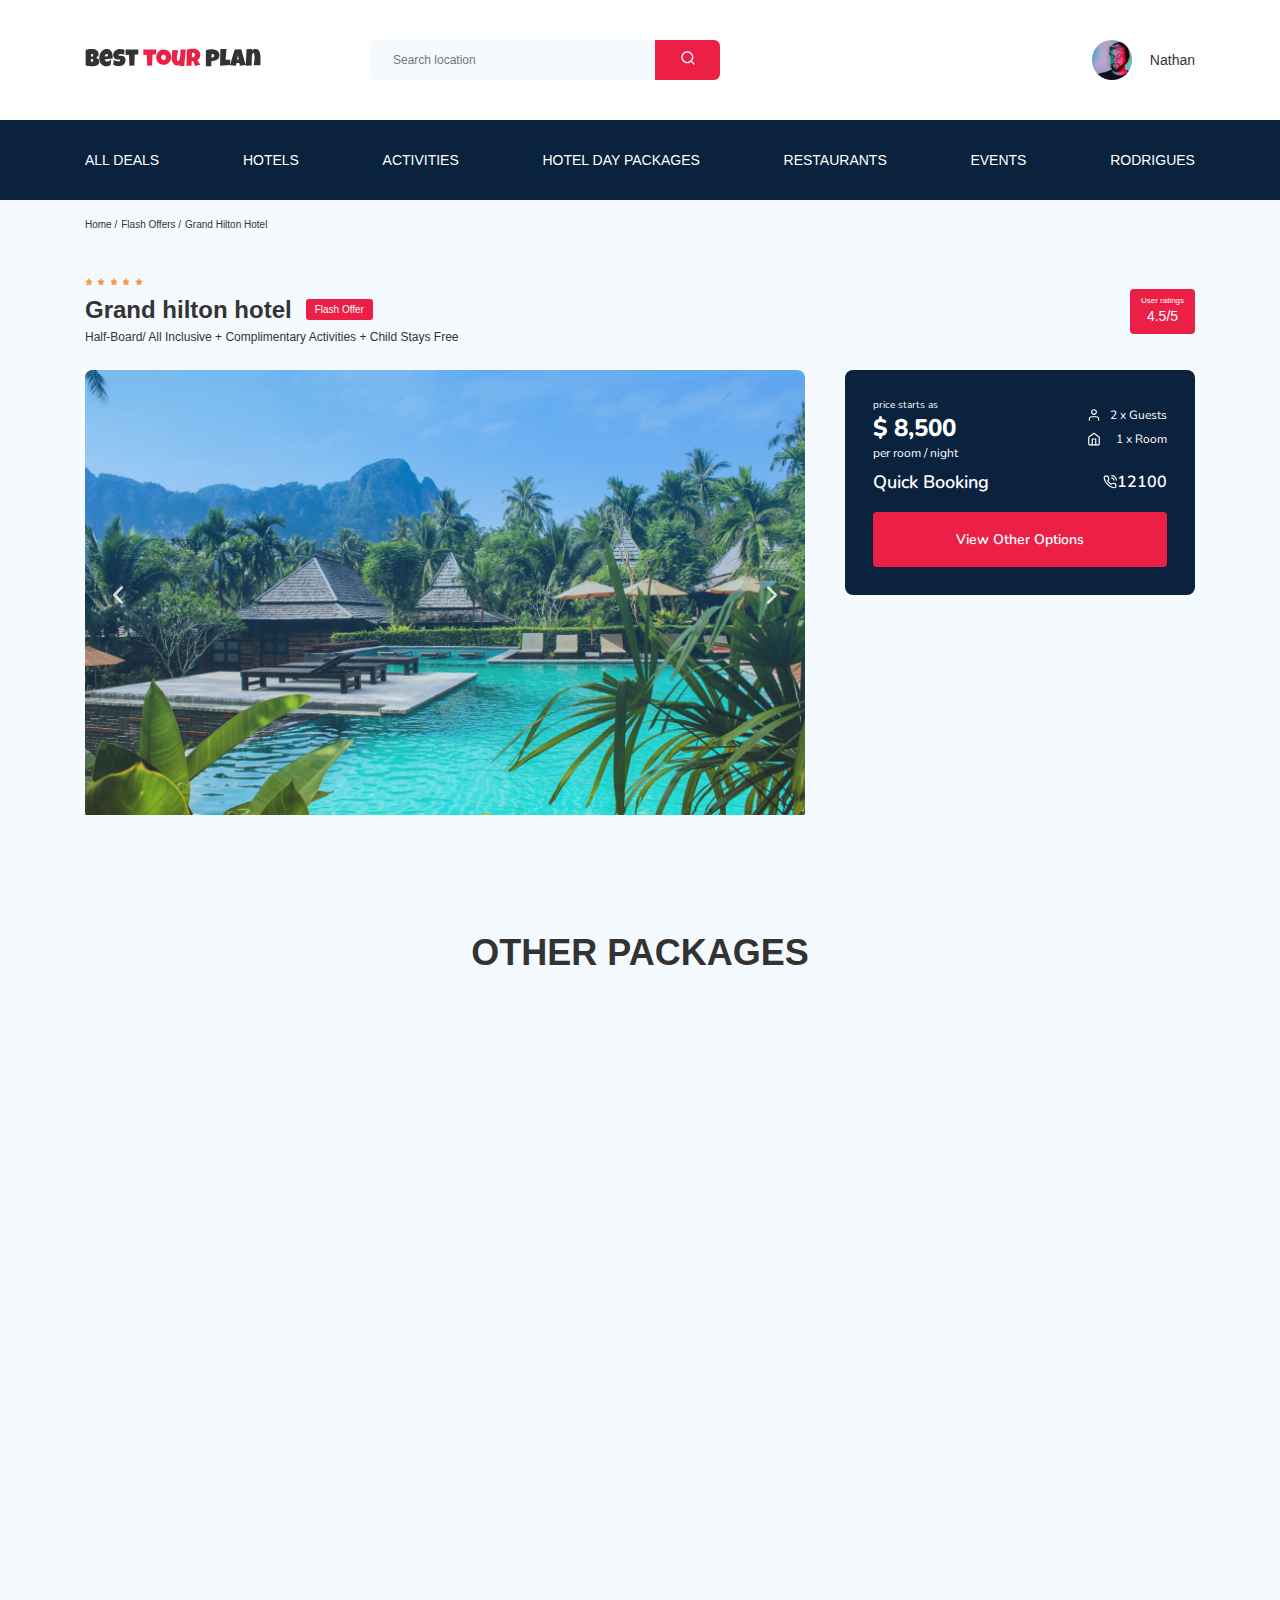
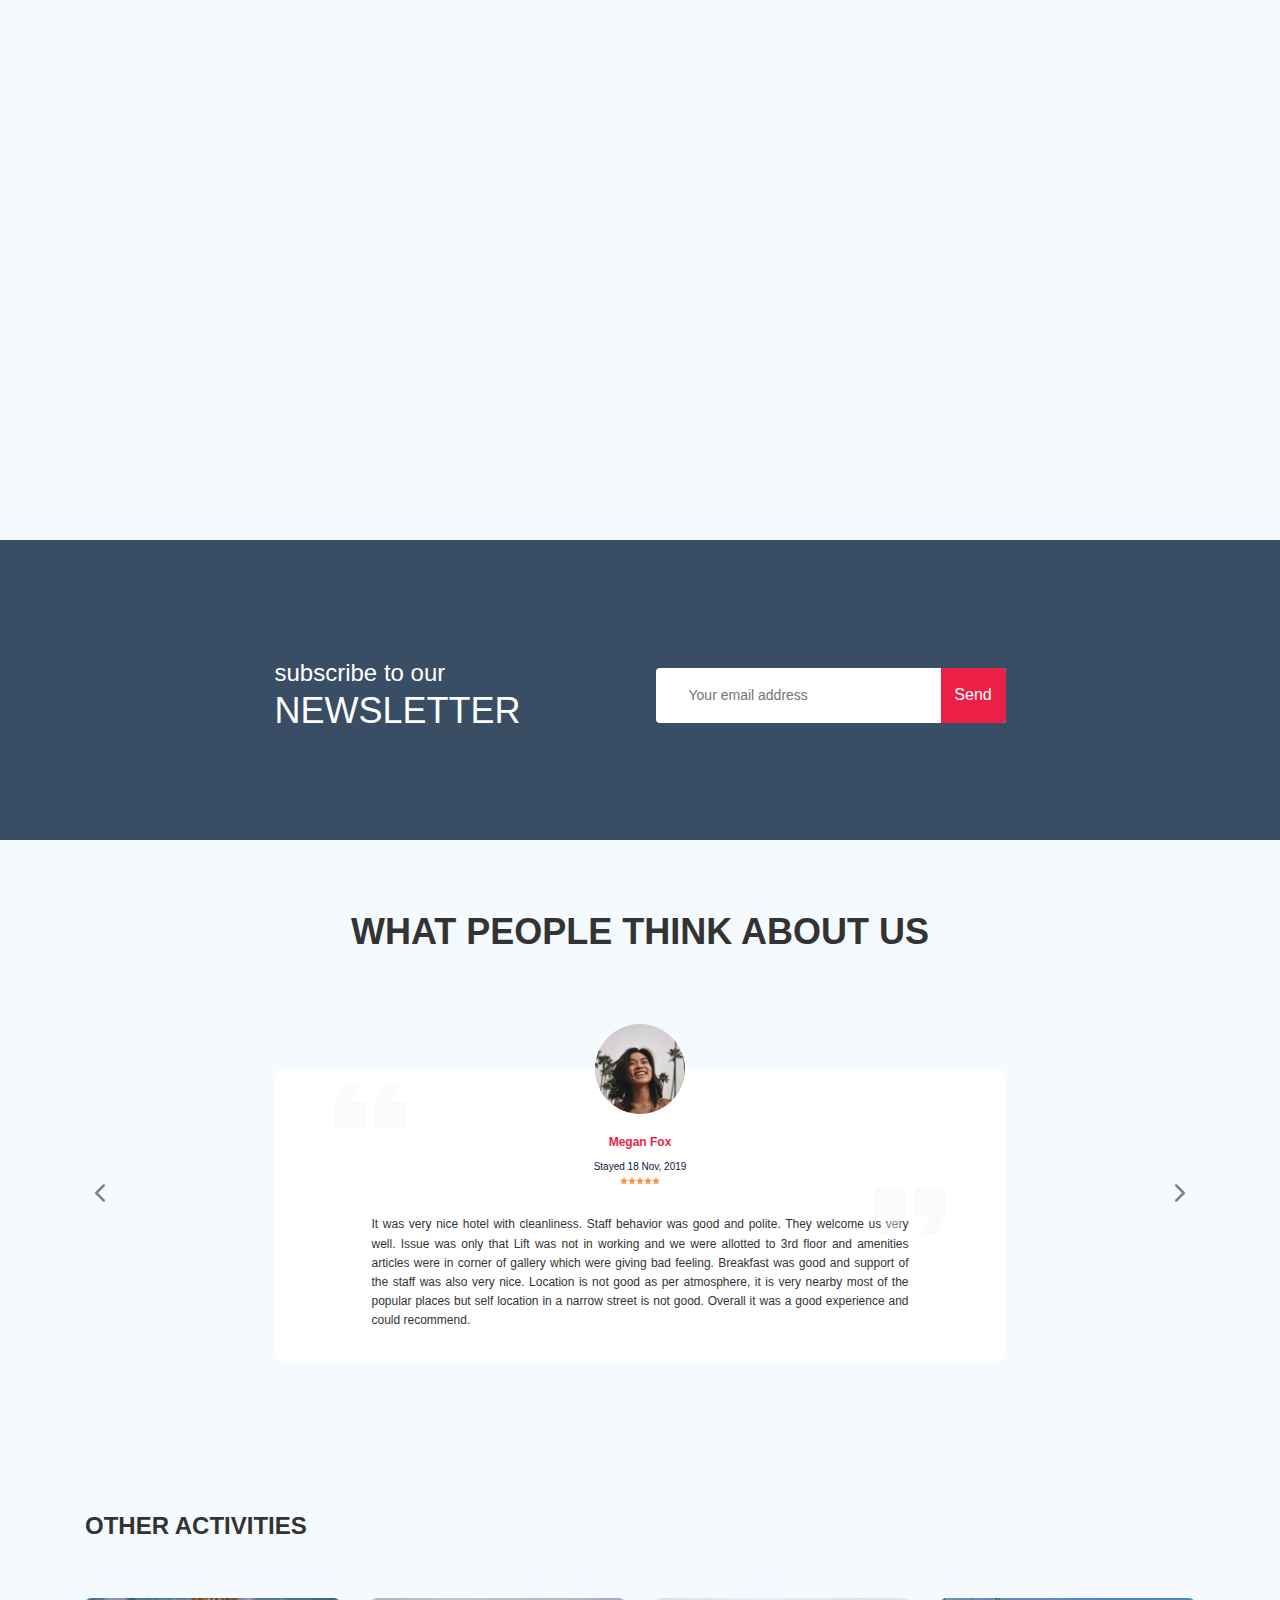
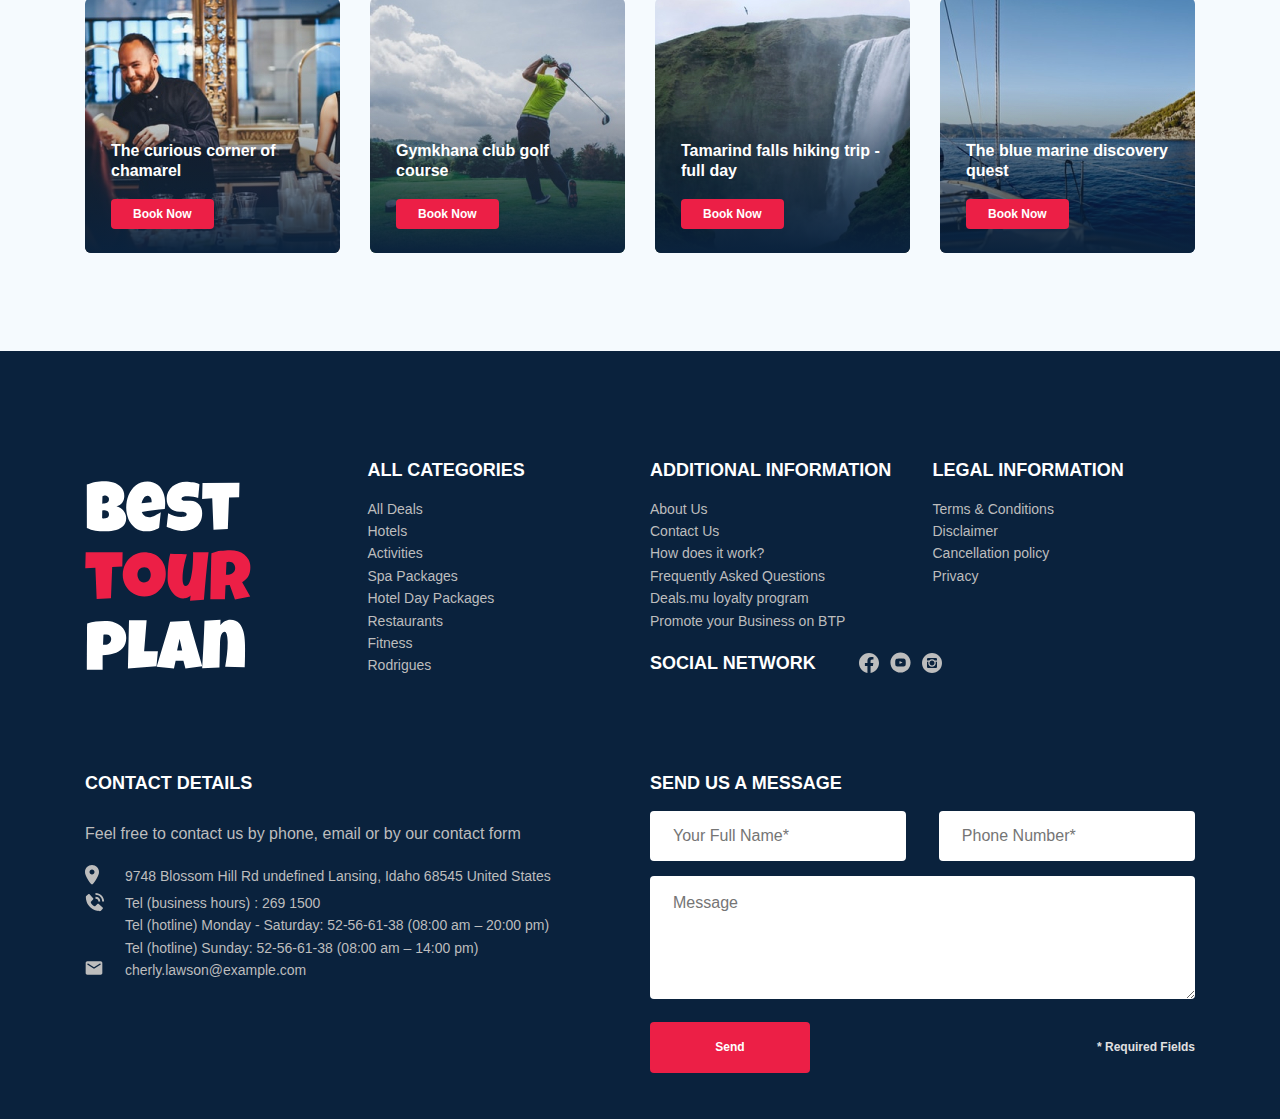
==== commit 0c4ab860: "Create: connect AOS" ====
--- a/index.html
+++ b/index.html
@@ -13,10 +13,11 @@
       rel="stylesheet"
     />
     <link rel="stylesheet" href="css/swiper-bundle.min.css" />
+    <link rel="stylesheet" href="css/aos.css">
     <link rel="stylesheet" href="css/style.css" />
   </head>
 
-  <body onkeydown="ESCclose(event)">
+  <body class="body">
     <header class="navbar navbar__mobile--fixed">
       <div class="container">
         <div class="navbar-top">
@@ -246,7 +247,7 @@
       <div class="container">
         <h2 class="packages__title">Other Packages</h2>
         <div class="packages-row">
-          <div class="packages-card">
+          <div class="packages-card" data-aos="zoom-in" data-aos-delay="100">
             <div class="packages-card__left">
               <img
                 src="img/package-1.jpg"
@@ -300,7 +301,7 @@
             <!-- /.packages-card__right -->
           </div>
           <!-- /.packages-card -->
-          <div class="packages-case">
+          <div class="packages-case" data-aos="zoom-in" data-aos-delay="100">
             <div class="packages-case__header">
               <img
                 src="img/package-2.jpg"
@@ -339,7 +340,7 @@
             <!-- /.packages-case__info -->
           </div>
           <!-- /.packages-case -->
-          <div class="packages-case">
+          <div class="packages-case" data-aos="zoom-in" data-aos-delay="200">
             <div class="packages-case__header">
               <img
                 src="img/package-3.jpg"
@@ -378,7 +379,7 @@
             <!-- /.packages-case__info -->
           </div>
           <!-- /.packages-case -->
-          <div class="packages-case">
+          <div class="packages-case" data-aos="zoom-in" data-aos-delay="200">
             <div class="packages-case__header">
               <img
                 src="img/package-4.jpg"
@@ -417,7 +418,7 @@
             <!-- /.packages-case__info -->
           </div>
           <!-- /.packages-case -->
-          <div class="packages-case">
+          <div class="packages-case" data-aos="zoom-in" data-aos-delay="200">
             <div class="packages-case__header">
               <img
                 src="img/package-5.jpg"
@@ -476,9 +477,10 @@
         </h2>
         <form action="send.php" method="POST" class="subscribe newsletter__subscribe">
           <input
-            type="text"
+            type="email"
             class="subscribe__input"
             placeholder="Your email address"
+            required
           />
           <button class="subscribe__button">Send</button>
         </form>
@@ -756,8 +758,12 @@
           <div class="footer__contact-form">
             <h3 class="footer__title">Send us a message</h3>
             <form action="send.php" method="POST" class="form footer__form">
-              <input class="input footer__input" placeholder="Your Full Name*" name="name"></input>
-              <input class="input footer__input" placeholder="Phone Number*" name="phone"></input>
+              <div class="footer__input-group">
+                <input class="input footer__input" placeholder="Your Full Name*" name="name" required></input>
+              </div>
+              <div class="footer__input-group">
+                <input type="phone" class="input footer__input phone" placeholder="Phone Number*" name="field-name" phone-mask="+7 (999) 999-99-99" required></input>
+              </div>
               <textarea class="message footer__message" placeholder="Message" name="message"></textarea>
               <button class="button footer__button">Send</button>
               <span class="footer__info">* Required Fields</span>
@@ -780,9 +786,9 @@
         </a>
         <h3 class="modal__title">Booking</h3>
         <form action="send.php" method="POST" class="form modal__form">
-          <input class="input modal__input" placeholder="Your Full Name*" name="name"></input>
-          <input class="input modal__input" placeholder="Phone Number*" name="phone"></input>
-          <input class="input modal__input" placeholder="Email*" name="email"></input>
+          <input class="input modal__input" placeholder="Your Full Name*" name="name" required minlength="2"></input>
+          <input type="tel" class="input modal__input phone" placeholder="Phone Number*" name="field-name" phone-mask="+7 (999) 999-99-99" required></input>
+          <input type="email" class="input modal__input" placeholder="Email*" name="email" required></input>
           <textarea class="message modal__message" placeholder="Message" name="message"></textarea>
           <button class="button modal__button">Send</button>
           <span class="modal__info">* Required Fields</span>
@@ -800,9 +806,9 @@
         </a>
         <h3 class="modal__title">Send us a feedback</h3>
         <form action="send.php" method="POST" class="form modal__form">
-          <input class="input modal__input" placeholder="Your Full Name*" name="name"></input>
-          <input class="input modal__input" placeholder="Phone Number*" name="phone"></input>
-          <input class="input modal__input" placeholder="Email*" name="email"></input>
+          <input class="input modal__input" placeholder="Your Full Name*" name="name" required minlength="2"></input>
+          <input type="tel" class="input modal__input phone" placeholder="Phone Number*" name="field-name" phone-mask="+7 (999) 999-99-99" required></input>
+          <input type="email" class="input modal__input" placeholder="Email*" name="email" required></input>
           <textarea class="message modal__message" placeholder="Message" name="message"></textarea>
           <button class="button modal__button">Send</button>
           <span class="modal__info">* Required Fields</span>
@@ -816,6 +822,9 @@
     <script src="https://ajax.googleapis.com/ajax/libs/jquery/1.11.0/jquery.min.js"></script>
     <script src="js/parallax.min.js"></script>
     <script src="js/jquery-3.5.1.min.js"></script>
+    <script src="js/jquery.validate.min.js"></script>
+    <script src="js/jquery.mask.min.js"></script>
+    <script src="js/aos.js"></script>
     <script src="js/main.js"></script>
   </body>
 </html>
--- a/css/style.css
+++ b/css/style.css
@@ -45,6 +45,7 @@
   background-color: #EC1F46;
   border: none;
   border-radius: 4px;
+  cursor: pointer;
 }
 
 .form {
@@ -59,6 +60,11 @@
           justify-content: space-between;
   -ms-flex-wrap: wrap;
       flex-wrap: wrap;
+}
+
+.invalid {
+  color: #EC1F46;
+  border-bottom: 1px solid #EC1F46;
 }
 
 /*! normalize.css v8.0.1 | MIT License | github.com/necolas/normalize.css */
@@ -1504,6 +1510,10 @@
 }
 
 .footer__input {
+  width: 100%;
+}
+
+.footer__input-group {
   margin-bottom: 15px;
   -ms-flex-preferred-size: 47%;
       flex-basis: 47%;
@@ -1574,13 +1584,17 @@
 
 .modal__input {
   width: 100%;
-  margin-bottom: 15px;
+  margin-top: 15px;
 }
 
 .modal__message {
   width: 100%;
   min-height: 123px;
-  margin-bottom: 15px;
+  margin-top: 15px;
+}
+
+.modal__button {
+  margin-top: 15px;
 }
 
 .modal__info {
@@ -1616,7 +1630,7 @@
     width: 230px;
     height: 230px;
   }
-  .footer__input {
+  .footer__input-group {
     -ms-flex-preferred-size: 100%;
         flex-basis: 100%;
   }
@@ -1696,9 +1710,9 @@
         grid-template-columns: repeat(6, 1fr);
     grid-row-gap: 40px;
   }
-  .footer__input {
-    -ms-flex-preferred-size: 49%;
-        flex-basis: 49%;
+  .footer__input-group {
+    -ms-flex-preferred-size: 48%;
+        flex-basis: 48%;
   }
   .footer__logo {
     -ms-grid-row: 1;
@@ -1971,7 +1985,7 @@
   .packages-case__info {
     padding: 25px 11px 20px 20px;
   }
-  .footer__input {
+  .footer__input-group {
     -ms-flex-preferred-size: 100%;
         flex-basis: 100%;
   }
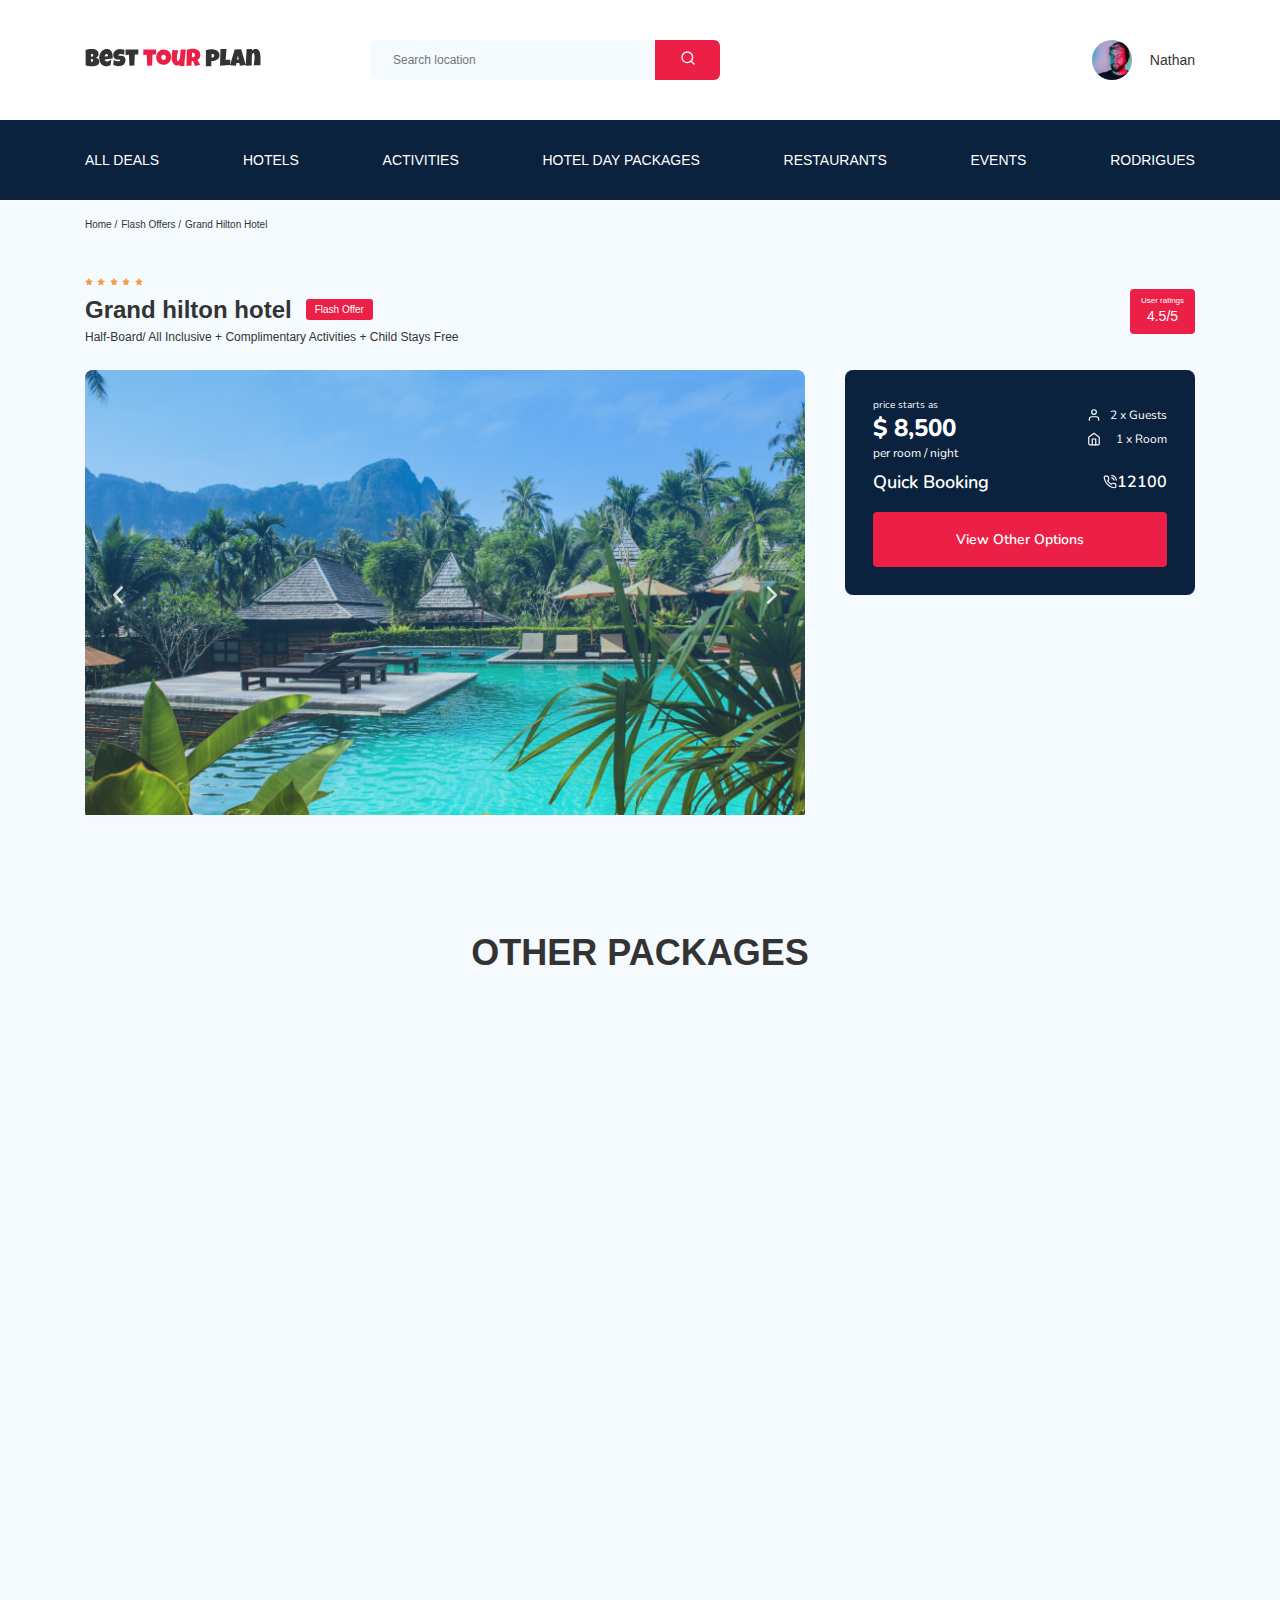
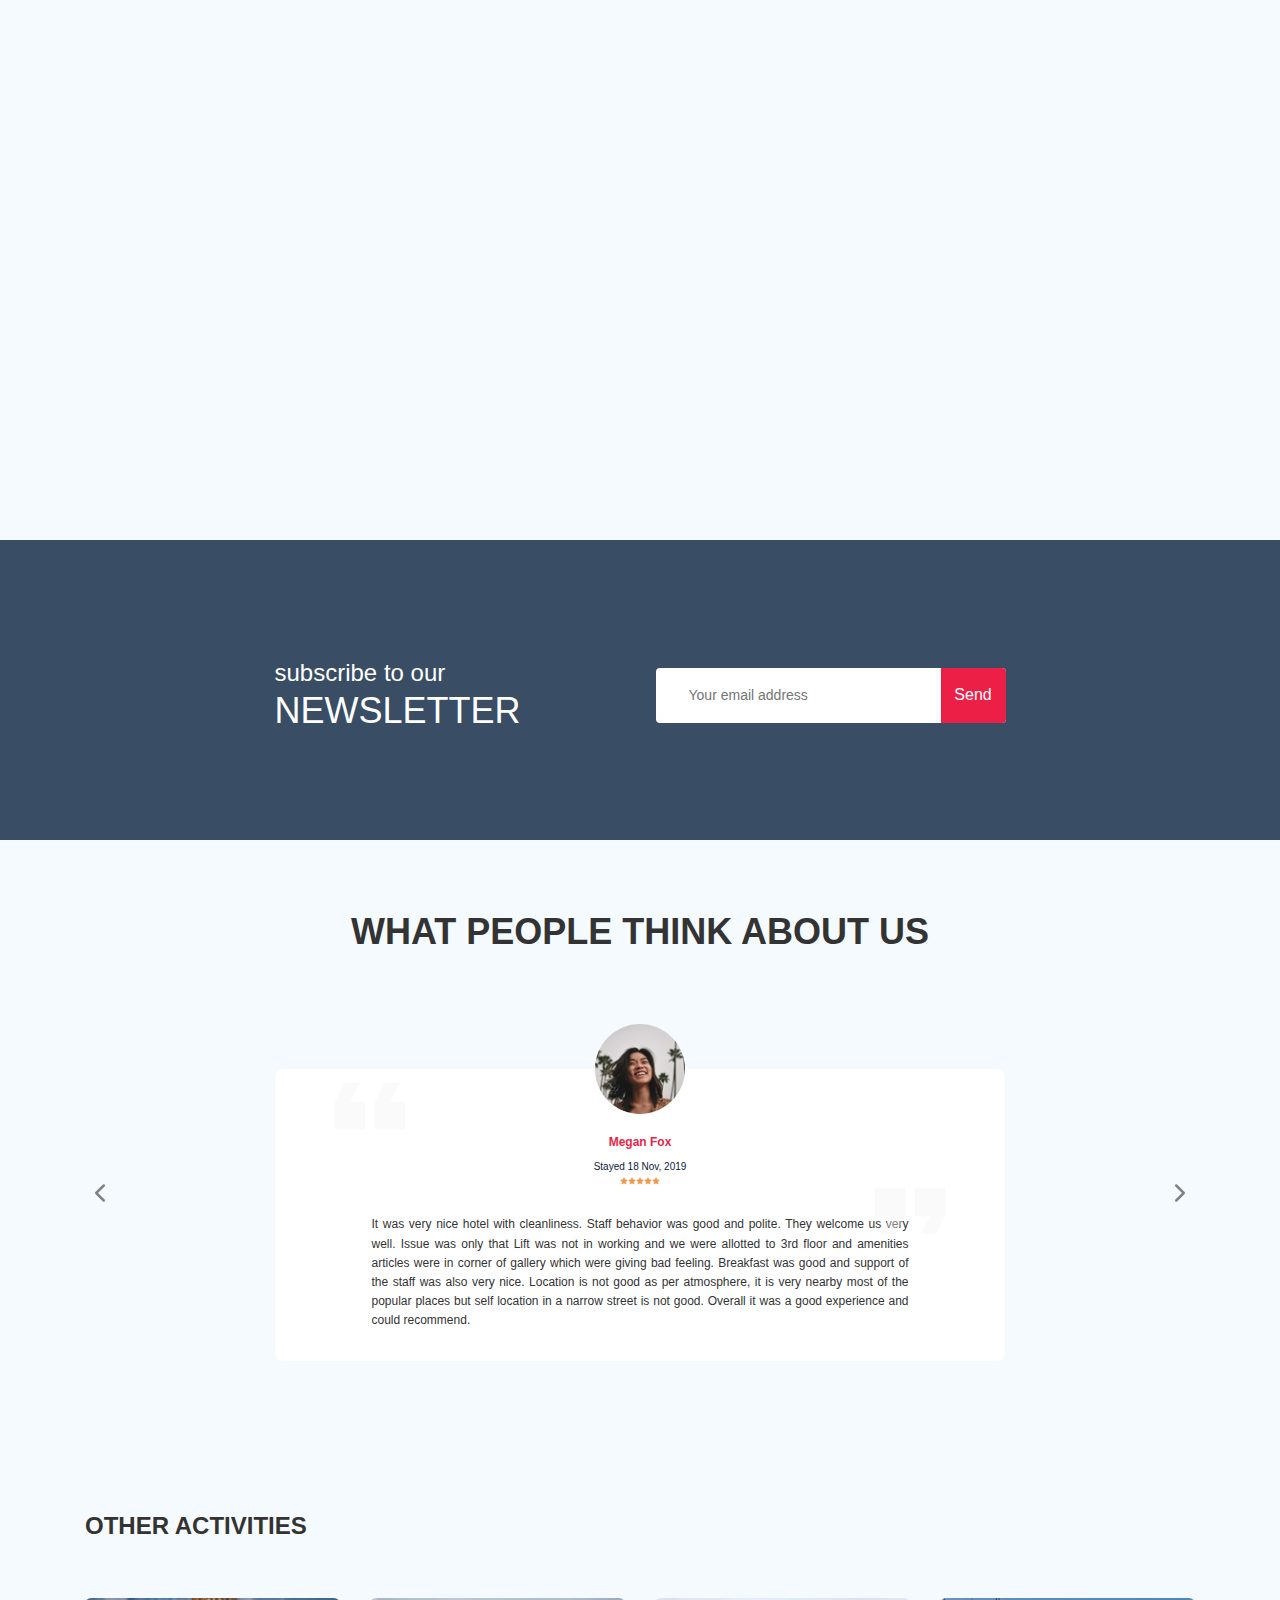
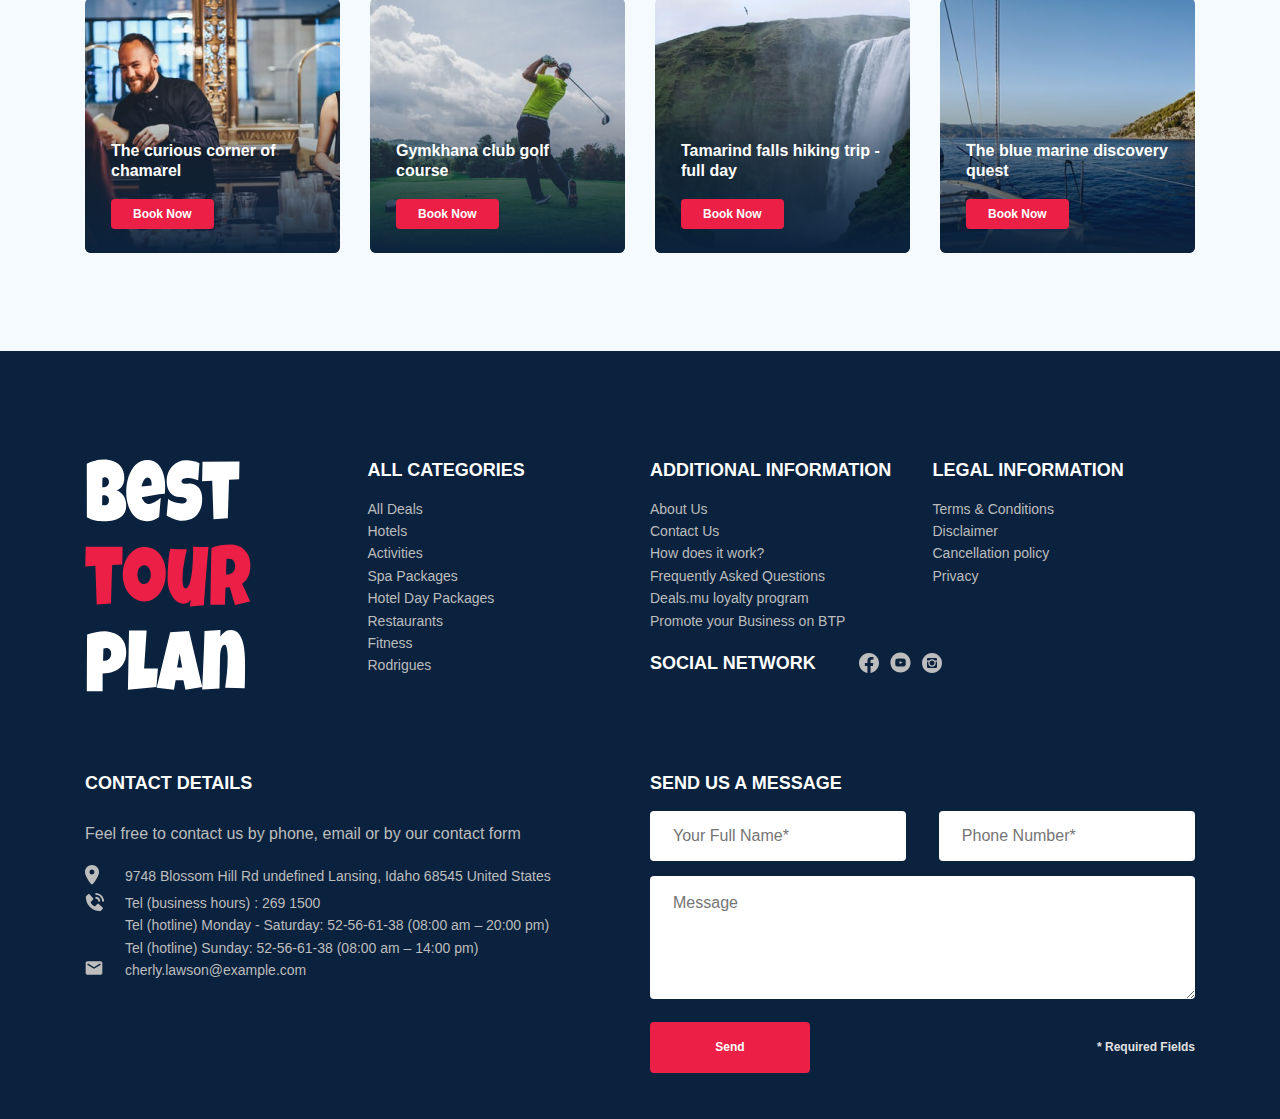
==== commit 3085c130: "Fix: compress files" ====
--- a/index.html
+++ b/index.html
@@ -169,14 +169,14 @@
               </div>
               <div class="swiper-slide hotel-slider__item">
                 <img
-                  src="https://media.expedia.com/hotels/1000000/930000/921800/921745/4857fdcb_z.jpg"
+                  src="img/slide-2.jpg"
                   class="hotel-slider__img"
                   alt="Slide"
                 />
               </div>
               <div class="swiper-slide hotel-slider__item">
                 <img
-                  src="https://littlebalilove.com/wp-content/uploads/2019/02/42532362_688286944891182_1062082645648736256_o.jpg"
+                  src="img/slide-3.jpg"
                   class="hotel-slider__img"
                   alt="Slide"
                 />
--- a/css/style.css
+++ b/css/style.css
@@ -1,2143 +1,2 @@
-* {
-  -webkit-box-sizing: border-box;
-          box-sizing: border-box;
-}
-
-body {
-  font-family: 'Muli', sans-serif;
-  color: #333333;
-  background-color: #F5FAFE;
-}
-
-.container {
-  max-width: 1110px;
-  margin: auto;
-}
-
-img {
-  max-width: 100%;
-}
-
-.input {
-  background-color: #fff;
-  border-radius: 4px;
-  border: none;
-  padding: 0 23px;
-  height: 50px;
-}
-
-.message {
-  background-color: #ffffff;
-  border-radius: 4px;
-  border: none;
-  padding: 18px 23px;
-  height: 123px;
-}
-
-.button {
-  min-width: 160px;
-  min-height: 50px;
-  padding: 18px;
-  font-weight: bold;
-  font-size: 12px;
-  line-height: 15px;
-  color: #ffffff;
-  background-color: #EC1F46;
-  border: none;
-  border-radius: 4px;
-  cursor: pointer;
-}
-
-.form {
-  display: -webkit-box;
-  display: -ms-flexbox;
-  display: flex;
-  -webkit-box-align: center;
-      -ms-flex-align: center;
-          align-items: center;
-  -webkit-box-pack: justify;
-      -ms-flex-pack: justify;
-          justify-content: space-between;
-  -ms-flex-wrap: wrap;
-      flex-wrap: wrap;
-}
-
-.invalid {
-  color: #EC1F46;
-  border-bottom: 1px solid #EC1F46;
-}
-
-/*! normalize.css v8.0.1 | MIT License | github.com/necolas/normalize.css */
-/* Document
-   ========================================================================== */
-/**
- * 1. Correct the line height in all browsers.
- * 2. Prevent adjustments of font size after orientation changes in iOS.
- */
-html {
-  line-height: 1.15;
-  /* 1 */
-  -webkit-text-size-adjust: 100%;
-  /* 2 */
-}
-
-/* Sections
-   ========================================================================== */
-/**
- * Remove the margin in all browsers.
- */
-body {
-  margin: 0;
-}
-
-/**
- * Render the `main` element consistently in IE.
- */
-main {
-  display: block;
-}
-
-/**
- * Correct the font size and margin on `h1` elements within `section` and
- * `article` contexts in Chrome, Firefox, and Safari.
- */
-h1 {
-  font-size: 2em;
-  margin: 0.67em 0;
-}
-
-/* Grouping content
-   ========================================================================== */
-/**
- * 1. Add the correct box sizing in Firefox.
- * 2. Show the overflow in Edge and IE.
- */
-hr {
-  -webkit-box-sizing: content-box;
-          box-sizing: content-box;
-  /* 1 */
-  height: 0;
-  /* 1 */
-  overflow: visible;
-  /* 2 */
-}
-
-/**
- * 1. Correct the inheritance and scaling of font size in all browsers.
- * 2. Correct the odd `em` font sizing in all browsers.
- */
-pre {
-  font-family: monospace, monospace;
-  /* 1 */
-  font-size: 1em;
-  /* 2 */
-}
-
-/* Text-level semantics
-   ========================================================================== */
-/**
- * Remove the gray background on active links in IE 10.
- */
-a {
-  background-color: transparent;
-}
-
-/**
- * 1. Remove the bottom border in Chrome 57-
- * 2. Add the correct text decoration in Chrome, Edge, IE, Opera, and Safari.
- */
-abbr[title] {
-  border-bottom: none;
-  /* 1 */
-  text-decoration: underline;
-  /* 2 */
-  -webkit-text-decoration: underline dotted;
-          text-decoration: underline dotted;
-  /* 2 */
-}
-
-/**
- * Add the correct font weight in Chrome, Edge, and Safari.
- */
-b,
-strong {
-  font-weight: bolder;
-}
-
-/**
- * 1. Correct the inheritance and scaling of font size in all browsers.
- * 2. Correct the odd `em` font sizing in all browsers.
- */
-code,
-kbd,
-samp {
-  font-family: monospace, monospace;
-  /* 1 */
-  font-size: 1em;
-  /* 2 */
-}
-
-/**
- * Add the correct font size in all browsers.
- */
-small {
-  font-size: 80%;
-}
-
-/**
- * Prevent `sub` and `sup` elements from affecting the line height in
- * all browsers.
- */
-sub,
-sup {
-  font-size: 75%;
-  line-height: 0;
-  position: relative;
-  vertical-align: baseline;
-}
-
-sub {
-  bottom: -0.25em;
-}
-
-sup {
-  top: -0.5em;
-}
-
-/* Embedded content
-   ========================================================================== */
-/**
- * Remove the border on images inside links in IE 10.
- */
-img {
-  border-style: none;
-}
-
-/* Forms
-   ========================================================================== */
-/**
- * 1. Change the font styles in all browsers.
- * 2. Remove the margin in Firefox and Safari.
- */
-button,
-input,
-optgroup,
-select,
-textarea {
-  font-family: inherit;
-  /* 1 */
-  font-size: 100%;
-  /* 1 */
-  line-height: 1.15;
-  /* 1 */
-  margin: 0;
-  /* 2 */
-}
-
-/**
- * Show the overflow in IE.
- * 1. Show the overflow in Edge.
- */
-button,
-input {
-  /* 1 */
-  overflow: visible;
-}
-
-/**
- * Remove the inheritance of text transform in Edge, Firefox, and IE.
- * 1. Remove the inheritance of text transform in Firefox.
- */
-button,
-select {
-  /* 1 */
-  text-transform: none;
-}
-
-/**
- * Correct the inability to style clickable types in iOS and Safari.
- */
-button,
-[type="button"],
-[type="reset"],
-[type="submit"] {
-  -webkit-appearance: button;
-}
-
-/**
- * Remove the inner border and padding in Firefox.
- */
-button::-moz-focus-inner,
-[type="button"]::-moz-focus-inner,
-[type="reset"]::-moz-focus-inner,
-[type="submit"]::-moz-focus-inner {
-  border-style: none;
-  padding: 0;
-}
-
-/**
- * Restore the focus styles unset by the previous rule.
- */
-button:-moz-focusring,
-[type="button"]:-moz-focusring,
-[type="reset"]:-moz-focusring,
-[type="submit"]:-moz-focusring {
-  outline: 1px dotted ButtonText;
-}
-
-/**
- * Correct the padding in Firefox.
- */
-fieldset {
-  padding: 0.35em 0.75em 0.625em;
-}
-
-/**
- * 1. Correct the text wrapping in Edge and IE.
- * 2. Correct the color inheritance from `fieldset` elements in IE.
- * 3. Remove the padding so developers are not caught out when they zero out
- *    `fieldset` elements in all browsers.
- */
-legend {
-  -webkit-box-sizing: border-box;
-          box-sizing: border-box;
-  /* 1 */
-  color: inherit;
-  /* 2 */
-  display: table;
-  /* 1 */
-  max-width: 100%;
-  /* 1 */
-  padding: 0;
-  /* 3 */
-  white-space: normal;
-  /* 1 */
-}
-
-/**
- * Add the correct vertical alignment in Chrome, Firefox, and Opera.
- */
-progress {
-  vertical-align: baseline;
-}
-
-/**
- * Remove the default vertical scrollbar in IE 10+.
- */
-textarea {
-  overflow: auto;
-}
-
-/**
- * 1. Add the correct box sizing in IE 10.
- * 2. Remove the padding in IE 10.
- */
-[type="checkbox"],
-[type="radio"] {
-  -webkit-box-sizing: border-box;
-          box-sizing: border-box;
-  /* 1 */
-  padding: 0;
-  /* 2 */
-}
-
-/**
- * Correct the cursor style of increment and decrement buttons in Chrome.
- */
-[type="number"]::-webkit-inner-spin-button,
-[type="number"]::-webkit-outer-spin-button {
-  height: auto;
-}
-
-/**
- * 1. Correct the odd appearance in Chrome and Safari.
- * 2. Correct the outline style in Safari.
- */
-[type="search"] {
-  -webkit-appearance: textfield;
-  /* 1 */
-  outline-offset: -2px;
-  /* 2 */
-}
-
-/**
- * Remove the inner padding in Chrome and Safari on macOS.
- */
-[type="search"]::-webkit-search-decoration {
-  -webkit-appearance: none;
-}
-
-/**
- * 1. Correct the inability to style clickable types in iOS and Safari.
- * 2. Change font properties to `inherit` in Safari.
- */
-::-webkit-file-upload-button {
-  -webkit-appearance: button;
-  /* 1 */
-  font: inherit;
-  /* 2 */
-}
-
-/* Interactive
-   ========================================================================== */
-/*
- * Add the correct display in Edge, IE 10+, and Firefox.
- */
-details {
-  display: block;
-}
-
-/*
- * Add the correct display in all browsers.
- */
-summary {
-  display: list-item;
-}
-
-/* Misc
-   ========================================================================== */
-/**
- * Add the correct display in IE 10+.
- */
-template {
-  display: none;
-}
-
-/**
- * Add the correct display in IE 10.
- */
-[hidden] {
-  display: none;
-}
-
-.navbar {
-  background-color: #fff;
-}
-
-.navbar-top {
-  display: -webkit-box;
-  display: -ms-flexbox;
-  display: flex;
-  -webkit-box-align: center;
-      -ms-flex-align: center;
-          align-items: center;
-  -webkit-box-pack: justify;
-      -ms-flex-pack: justify;
-          justify-content: space-between;
-  padding-top: 40px;
-  padding-bottom: 40px;
-}
-
-.navbar-top__menu-button {
-  display: none;
-}
-
-.navbar__search {
-  margin: auto;
-  margin-left: 108px;
-}
-
-.navbar-bottom {
-  background-color: #0A223D;
-}
-
-.navbar-menu {
-  display: -webkit-box;
-  display: -ms-flexbox;
-  display: flex;
-  -webkit-box-align: center;
-      -ms-flex-align: center;
-          align-items: center;
-  -webkit-box-pack: justify;
-      -ms-flex-pack: justify;
-          justify-content: space-between;
-  color: #ffffff;
-  list-style: none;
-  margin: 0;
-  padding: 31px 0;
-}
-
-.navbar-menu__item--mobile--visible {
-  display: none;
-}
-
-.navbar-menu__link {
-  color: inherit;
-  text-decoration: none;
-  text-transform: uppercase;
-  font-size: 14px;
-  line-height: 18px;
-}
-
-.logo {
-  width: 177px;
-  height: auto;
-}
-
-.search {
-  display: -webkit-box;
-  display: -ms-flexbox;
-  display: flex;
-  position: relative;
-  overflow: hidden;
-  border-radius: 6px;
-  height: 40px;
-}
-
-.search__input {
-  width: 350px;
-  height: 100%;
-  padding-left: 23px;
-  padding-right: 75px;
-  background-color: #F5FAFE;
-  border: none;
-  font-size: 12px;
-  line-height: 15px;
-  color: #333333;
-}
-
-.search__button {
-  position: absolute;
-  top: 0;
-  right: 0;
-  width: 65px;
-  height: 100%;
-  border: none;
-  background-color: #EC1F46;
-}
-
-.user {
-  display: -webkit-box;
-  display: -ms-flexbox;
-  display: flex;
-  -webkit-box-align: center;
-      -ms-flex-align: center;
-          align-items: center;
-  text-decoration: none;
-}
-
-.user__avatar {
-  width: 40px;
-  height: 40px;
-  border-radius: 50%;
-  -o-object-fit: cover;
-     object-fit: cover;
-}
-
-.user__name {
-  font-size: 14px;
-  line-height: 18px;
-  color: #333333;
-  margin-left: 18px;
-}
-
-.breadcrumb-list {
-  display: -webkit-box;
-  display: -ms-flexbox;
-  display: flex;
-  -webkit-box-align: center;
-      -ms-flex-align: center;
-          align-items: center;
-  padding: 18px 0;
-  margin: 0;
-  list-style: none;
-}
-
-.breadcrumb-list__item {
-  font-size: 10px;
-  line-height: 13px;
-}
-
-.breadcrumb-list__item:not(:last-child)::after {
-  content: '/';
-  margin-right: 4px;
-}
-
-.breadcrumb-list__link {
-  text-decoration: none;
-  color: inherit;
-}
-
-.hotel {
-  padding-top: 23px;
-  padding-bottom: 70px;
-}
-
-.hotel-info {
-  display: -webkit-box;
-  display: -ms-flexbox;
-  display: flex;
-  -webkit-box-align: center;
-      -ms-flex-align: center;
-          align-items: center;
-  -webkit-box-pack: justify;
-      -ms-flex-pack: justify;
-          justify-content: space-between;
-  padding-bottom: 20px;
-}
-
-.hotel-info__offer {
-  margin-left: 14px;
-  margin-top: 4px;
-}
-
-.hotel-info__name {
-  margin-top: 4px;
-  margin-bottom: 0;
-}
-
-.hotel-info__description {
-  margin: 5px 0;
-}
-
-.hotel-name {
-  font-size: 24px;
-  line-height: 30px;
-}
-
-.hotel-wrapper {
-  display: -webkit-box;
-  display: -ms-flexbox;
-  display: flex;
-  -ms-flex-wrap: wrap;
-      flex-wrap: wrap;
-  -webkit-box-align: center;
-      -ms-flex-align: center;
-          align-items: center;
-}
-
-.hotel-description {
-  font-size: 12px;
-  line-height: 15px;
-}
-
-.hotel-grid {
-  display: -webkit-box;
-  display: -ms-flexbox;
-  display: flex;
-  -webkit-box-pack: justify;
-      -ms-flex-pack: justify;
-          justify-content: space-between;
-}
-
-.hotel-slider {
-  max-width: 720px;
-  height: 450px;
-  margin-left: 0;
-}
-
-.hotel-slider__button {
-  position: absolute;
-  top: 50%;
-  z-index: 99;
-  -webkit-transform: translateY(-50%);
-          transform: translateY(-50%);
-  width: 30px;
-  height: 30px;
-  border: none;
-  cursor: pointer;
-  background-repeat: no-repeat;
-  background-position: center;
-  background-size: 10px;
-  background-color: transparent;
-}
-
-.hotel-slider__button:focus {
-  outline: none;
-}
-
-.hotel-slider__button--next {
-  right: 18px;
-  background-image: url(../img/right.svg);
-}
-
-.hotel-slider__button--prev {
-  left: 18px;
-  background-image: url(../img/left.svg);
-}
-
-.hotel-slider__item {
-  width: 100%;
-  height: 100%;
-  position: relative;
-  border-radius: 8px;
-  overflow: hidden;
-}
-
-.hotel-slider__item:after {
-  content: '';
-  z-index: 10;
-  position: absolute;
-  width: 100%;
-  height: 100%;
-  top: 0;
-  bottom: 0;
-  left: 0;
-  right: 0;
-  background: -webkit-gradient(linear, left top, left bottom, from(rgba(0, 122, 223, 0.48)), to(rgba(255, 255, 255, 0.128)));
-  background: linear-gradient(180deg, rgba(0, 122, 223, 0.48) 0%, rgba(255, 255, 255, 0.128) 100%);
-}
-
-.hotel-right {
-  display: -webkit-box;
-  display: -ms-flexbox;
-  display: flex;
-  -webkit-box-orient: vertical;
-  -webkit-box-direction: normal;
-      -ms-flex-direction: column;
-          flex-direction: column;
-  -webkit-box-pack: justify;
-      -ms-flex-pack: justify;
-          justify-content: space-between;
-}
-
-.stars {
-  width: 100%;
-}
-
-.offer {
-  font-size: 10px;
-  line-height: 13px;
-  padding: 4px 9px;
-  background-color: #EC1F46;
-  border-radius: 3px;
-  color: #ffffff;
-}
-
-.rating {
-  max-width: 65px;
-  min-height: 45px;
-  text-align: center;
-  color: #ffffff;
-  background-color: #EC1F46;
-  border-radius: 4px;
-}
-
-.rating__text {
-  font-size: 8px;
-  line-height: 10px;
-}
-
-.rating__counter {
-  font-size: 14px;
-  line-height: 18px;
-}
-
-.booking {
-  font-family: 'Nunito', sans-serif;
-  background-color: #0A223D;
-  color: #ffffff;
-  border-radius: 8px;
-  width: 350px;
-  min-height: 210px;
-  padding: 28px;
-}
-
-.booking__info {
-  display: -webkit-box;
-  display: -ms-flexbox;
-  display: flex;
-  -webkit-box-align: center;
-      -ms-flex-align: center;
-          align-items: center;
-  -webkit-box-pack: justify;
-      -ms-flex-pack: justify;
-          justify-content: space-between;
-  margin-bottom: 9px;
-}
-
-.booking__price {
-  display: -webkit-box;
-  display: -ms-flexbox;
-  display: flex;
-  -webkit-box-orient: vertical;
-  -webkit-box-direction: normal;
-      -ms-flex-direction: column;
-          flex-direction: column;
-}
-
-.booking__start {
-  font-weight: normal;
-  font-size: 10px;
-  line-height: 14px;
-}
-
-.booking__pricetag {
-  font-style: normal;
-  font-weight: 800;
-  font-size: 24px;
-  line-height: 33px;
-}
-
-.booking__per-room {
-  font-weight: normal;
-  font-size: 12px;
-  line-height: 16px;
-}
-
-.booking__room {
-  margin-top: 4px;
-}
-
-.booking__text {
-  margin-bottom: 8px;
-  font-weight: normal;
-  font-size: 12px;
-  line-height: 16px;
-  display: -webkit-box;
-  display: -ms-flexbox;
-  display: flex;
-  -webkit-box-align: center;
-      -ms-flex-align: center;
-          align-items: center;
-  -webkit-box-pack: justify;
-      -ms-flex-pack: justify;
-          justify-content: space-between;
-}
-
-.booking__description {
-  margin-left: 9px;
-}
-
-.booking__call-center {
-  display: -webkit-box;
-  display: -ms-flexbox;
-  display: flex;
-  -webkit-box-align: center;
-      -ms-flex-align: center;
-          align-items: center;
-  -webkit-box-pack: justify;
-      -ms-flex-pack: justify;
-          justify-content: space-between;
-  margin-bottom: 17px;
-}
-
-.booking__heading {
-  font-style: normal;
-  font-weight: 600;
-  font-size: 18px;
-  line-height: 25px;
-}
-
-.booking__number {
-  display: -webkit-box;
-  display: -ms-flexbox;
-  display: flex;
-  -webkit-box-align: center;
-      -ms-flex-align: center;
-          align-items: center;
-  -webkit-box-pack: justify;
-      -ms-flex-pack: justify;
-          justify-content: space-between;
-  color: inherit;
-  text-decoration: none;
-  font-weight: 600;
-  font-size: 16px;
-  line-height: 25px;
-}
-
-.booking__num {
-  margin-left: 8px;
-}
-
-.booking__button {
-  width: 100%;
-  min-height: 45px;
-  border-radius: 4px;
-  border: none;
-  background-color: #EC1F46;
-  color: #ffffff;
-  cursor: pointer;
-  font-weight: 600;
-  font-size: 14px;
-  line-height: 19px;
-}
-
-.map {
-  border-radius: 10px;
-  overflow: hidden;
-  width: 347px;
-  height: 213px;
-}
-
-.packages {
-  padding: 40px 0 70px 0;
-}
-
-.packages-row {
-  display: -ms-grid;
-  display: grid;
-  -ms-grid-columns: (1fr)[3];
-      grid-template-columns: repeat(3, 1fr);
-  -webkit-column-gap: 30px;
-          column-gap: 30px;
-  row-gap: 30px;
-}
-
-.packages__title {
-  text-align: center;
-  text-transform: uppercase;
-  font-style: normal;
-  font-weight: bold;
-  font-size: 36px;
-  line-height: 45px;
-  margin-bottom: 65px;
-  margin-top: 0;
-}
-
-.packages-card {
-  display: -webkit-box;
-  display: -ms-flexbox;
-  display: flex;
-  height: 500px;
-  -ms-grid-column: 1;
-  -ms-grid-column-span: 2;
-  grid-column: 1 / 3;
-}
-
-.packages-card__left {
-  width: 50%;
-  position: relative;
-}
-
-.packages-card__offer {
-  position: absolute;
-  top: 26px;
-  left: 0;
-  background-color: #EC1F46;
-  color: #ffffff;
-  border-radius: 0px 8px 8px 0px;
-  padding: 12px 8px;
-  font-weight: 600;
-  font-size: 12px;
-  line-height: 15px;
-}
-
-.packages-card__img {
-  height: 100%;
-  width: 100%;
-  border-radius: 8px 0px 0px 8px;
-  -o-object-fit: cover;
-     object-fit: cover;
-}
-
-.packages-card__right {
-  width: 50%;
-  border-radius: 0px 8px 8px 0px;
-  background-color: #0A223D;
-  color: #ffffff;
-  padding: 46px 21px 30px 43px;
-}
-
-.packages-card__rating {
-  margin-bottom: 5px;
-}
-
-.packages-card__title {
-  font-weight: bold;
-  font-size: 18px;
-  line-height: 23px;
-  margin-top: 0;
-  margin-bottom: 27px;
-}
-
-.packages-card__text {
-  font-weight: normal;
-  font-size: 14px;
-  line-height: 22px;
-  margin-top: 0;
-  margin-bottom: 22px;
-}
-
-.packages-card__map {
-  margin-bottom: 11px;
-}
-
-.packages-card__guests {
-  margin-bottom: 11px;
-}
-
-.packages-card__room {
-  margin-bottom: 37px;
-}
-
-.packages-card__description {
-  font-weight: normal;
-  font-size: 12px;
-  line-height: 15px;
-  margin-left: 14px;
-}
-
-.packages-card__price-old {
-  font-weight: normal;
-  font-size: 14px;
-  line-height: 18px;
-  -webkit-text-decoration-line: line-through;
-          text-decoration-line: line-through;
-  margin-bottom: 5px;
-}
-
-.packages-card__price {
-  display: -webkit-box;
-  display: -ms-flexbox;
-  display: flex;
-  -webkit-box-pack: justify;
-      -ms-flex-pack: justify;
-          justify-content: space-between;
-  -webkit-box-align: center;
-      -ms-flex-align: center;
-          align-items: center;
-}
-
-.packages-card__price-new {
-  font-weight: bold;
-  font-size: 24px;
-  line-height: 30px;
-}
-
-.packages-card__button {
-  font-weight: 600;
-  font-size: 14px;
-  line-height: 19px;
-  color: #ffffff;
-  padding: 11px 27px;
-  border-radius: 4px;
-  border: none;
-  background-color: #EC1F46;
-  cursor: pointer;
-}
-
-.packages-card__button:focus {
-  outline: none;
-}
-
-.packages-case {
-  display: -webkit-box;
-  display: -ms-flexbox;
-  display: flex;
-  -webkit-box-orient: vertical;
-  -webkit-box-direction: normal;
-      -ms-flex-direction: column;
-          flex-direction: column;
-  height: 500px;
-}
-
-.packages-case__header {
-  width: 100%;
-  height: 50%;
-  position: relative;
-}
-
-.packages-case__img {
-  width: 100%;
-  height: 100%;
-  border-radius: 8px 8px 0px 0px;
-  -o-object-fit: cover;
-     object-fit: cover;
-}
-
-.packages-case__offer {
-  position: absolute;
-  top: 26px;
-  left: 0;
-  background-color: #EC1F46;
-  color: #ffffff;
-  border-radius: 0px 4px 4px 0px;
-  padding: 4px 9px;
-  font-weight: 600;
-  font-size: 8px;
-  line-height: 10px;
-}
-
-.packages-case__info {
-  width: 100%;
-  height: 50%;
-  border-radius: 0px 0px 8px 8px;
-  background-color: #0A223D;
-  color: #ffffff;
-  padding: 30px 21px 25px 32px;
-}
-
-.packages-case__title {
-  font-weight: bold;
-  font-size: 18px;
-  line-height: 23px;
-  margin-bottom: 23px;
-  margin-top: 0;
-}
-
-.packages-case__room {
-  margin-bottom: 24px;
-}
-
-.parallax-window {
-  background: transparent;
-}
-
-.newsletter {
-  position: relative;
-  padding: 98px 0 87px 0;
-}
-
-.newsletter::before {
-  content: '';
-  position: absolute;
-  width: 100%;
-  height: 100%;
-  top: 0;
-  bottom: 0;
-  left: 0;
-  right: 0;
-  background-color: rgba(10, 34, 61, 0.8);
-}
-
-.newsletter-wrapper {
-  display: -webkit-box;
-  display: -ms-flexbox;
-  display: flex;
-  -webkit-box-align: center;
-      -ms-flex-align: center;
-          align-items: center;
-  -webkit-box-pack: justify;
-      -ms-flex-pack: justify;
-          justify-content: space-between;
-  position: relative;
-  max-width: 731px;
-  margin: auto;
-}
-
-.newsletter-title {
-  display: -webkit-box;
-  display: -ms-flexbox;
-  display: flex;
-  -webkit-box-orient: vertical;
-  -webkit-box-direction: normal;
-      -ms-flex-direction: column;
-          flex-direction: column;
-  color: #ffffff;
-  font-style: normal;
-  font-weight: 300;
-  font-size: 24px;
-  line-height: 30px;
-}
-
-.newsletter-title__strong {
-  font-size: 36px;
-  line-height: 45px;
-  text-transform: uppercase;
-}
-
-.subscribe {
-  position: relative;
-  width: 350px;
-  height: 55px;
-  border-radius: 4px;
-  overflow: hidden;
-}
-
-.subscribe__input {
-  position: absolute;
-  width: 100%;
-  height: 100%;
-  padding-left: 33px;
-  padding-right: 75px;
-  border: none;
-  font-style: normal;
-  font-weight: 300;
-  font-size: 14px;
-  line-height: 18px;
-}
-
-.subscribe__button {
-  position: absolute;
-  right: 0;
-  top: 0;
-  min-width: 65px;
-  height: 100%;
-  border: none;
-  background-color: #EC1F46;
-  color: #ffffff;
-}
-
-.reviews {
-  padding: 40px 0 70px 0;
-}
-
-.reviews__title {
-  font-style: normal;
-  font-weight: bold;
-  font-size: 36px;
-  line-height: 45px;
-  text-align: center;
-  text-transform: uppercase;
-  margin-bottom: 70px;
-}
-
-.reviews-slider__item {
-  display: -webkit-box;
-  display: -ms-flexbox;
-  display: flex;
-  -webkit-box-orient: vertical;
-  -webkit-box-direction: normal;
-      -ms-flex-direction: column;
-          flex-direction: column;
-  -webkit-box-align: center;
-      -ms-flex-align: center;
-          align-items: center;
-  position: relative;
-  max-width: 730px;
-  margin: 45px auto 0;
-  background-color: #fff;
-  border-radius: 8px;
-  padding: 0 62px 30px;
-}
-
-.reviews-slider__item::before {
-  content: '';
-  position: absolute;
-  left: 60px;
-  top: 13px;
-  width: 70px;
-  height: 47px;
-  background-image: url(../img/quote-left.svg);
-  background-repeat: no-repeat;
-}
-
-.reviews-slider__item::after {
-  content: '';
-  position: absolute;
-  right: 60px;
-  top: 118px;
-  width: 70px;
-  height: 47px;
-  background-image: url(../img/quote-right.svg);
-  background-repeat: no-repeat;
-}
-
-.reviews-slider__button {
-  position: absolute;
-  top: 50%;
-  -webkit-transform: translateY(-50%);
-          transform: translateY(-50%);
-  width: 30px;
-  height: 30px;
-  background-repeat: no-repeat;
-  background-size: 10px;
-  background-position: center;
-  border: none;
-  background-color: transparent;
-  z-index: 99;
-}
-
-.reviews-slider__button--prev {
-  background-image: url(../img/arrow-prev.svg);
-  left: 0;
-}
-
-.reviews-slider__button--next {
-  background-image: url(../img/arrow-next.svg);
-  right: 0;
-}
-
-.reviews-slider__profile {
-  display: -webkit-box;
-  display: -ms-flexbox;
-  display: flex;
-  -webkit-box-orient: vertical;
-  -webkit-box-direction: normal;
-      -ms-flex-direction: column;
-          flex-direction: column;
-  -webkit-box-align: center;
-      -ms-flex-align: center;
-          align-items: center;
-  margin-top: -45px;
-  margin-bottom: 30px;
-}
-
-.reviews-slider__avatar {
-  width: 90px;
-  height: 90px;
-  border-radius: 50%;
-  -o-object-fit: cover;
-     object-fit: cover;
-  margin-bottom: 9px;
-}
-
-.reviews-slider__username {
-  font-style: normal;
-  font-weight: bold;
-  font-size: 12px;
-  line-height: 15px;
-  color: #EC1F46;
-  margin-bottom: 10px;
-}
-
-.reviews-slider__date {
-  font-style: normal;
-  font-weight: normal;
-  font-size: 10px;
-  line-height: 13px;
-  color: #0A223D;
-  margin-bottom: 4px;
-}
-
-.reviews-slider__rating {
-  display: -webkit-box;
-  display: -ms-flexbox;
-  display: flex;
-  -webkit-box-align: center;
-      -ms-flex-align: center;
-          align-items: center;
-}
-
-.reviews-slider__text {
-  margin: auto;
-  max-width: 537px;
-  font-style: normal;
-  font-weight: normal;
-  font-size: 12px;
-  line-height: 160%;
-  text-align: justify;
-}
-
-.activities {
-  padding: 60px 0 98px 0;
-}
-
-.activities__title {
-  font-style: normal;
-  font-weight: bold;
-  font-size: 24px;
-  line-height: 30px;
-  text-transform: uppercase;
-  margin-bottom: 57px;
-}
-
-.activities-wrapper {
-  display: -webkit-box;
-  display: -ms-flexbox;
-  display: flex;
-  -webkit-box-pack: justify;
-      -ms-flex-pack: justify;
-          justify-content: space-between;
-}
-
-.card {
-  position: relative;
-  display: -webkit-box;
-  display: -ms-flexbox;
-  display: flex;
-  -webkit-box-orient: vertical;
-  -webkit-box-direction: normal;
-      -ms-flex-direction: column;
-          flex-direction: column;
-  -webkit-box-align: start;
-      -ms-flex-align: start;
-          align-items: flex-start;
-  padding: 24px 26px;
-  width: 255px;
-  height: 255px;
-  border-radius: 6px;
-  overflow: hidden;
-}
-
-.card::before {
-  content: '';
-  position: absolute;
-  left: 0;
-  right: 0;
-  top: 0;
-  bottom: 0;
-  background: linear-gradient(179.83deg, rgba(196, 196, 196, 0) 35.34%, #0A223D 99.85%);
-  z-index: -1;
-}
-
-.card__img {
-  position: absolute;
-  left: 0;
-  right: 0;
-  top: 0;
-  bottom: 0;
-  width: 100%;
-  height: 100%;
-  -o-object-fit: cover;
-     object-fit: cover;
-  z-index: -2;
-}
-
-.card__title {
-  margin-top: auto;
-  margin-bottom: 18px;
-  color: #ffffff;
-  font-weight: bold;
-  font-size: 16px;
-  line-height: 20px;
-}
-
-.card__button {
-  font-weight: 600;
-  font-size: 12px;
-  line-height: 16px;
-  color: #ffffff;
-  padding: 7px 22px;
-  border: none;
-  border-radius: 4px;
-  background-color: #EC1F46;
-  cursor: pointer;
-}
-
-.footer {
-  background-color: #0A223D;
-  color: #ffffff;
-  padding-top: 108px;
-  padding-bottom: 46px;
-}
-
-.footer-wrapper {
-  display: -ms-grid;
-  display: grid;
-  -ms-grid-columns: (minmax(min-content, 1fr))[4];
-      grid-template-columns: repeat(4, minmax(-webkit-min-content, 1fr));
-      grid-template-columns: repeat(4, minmax(min-content, 1fr));
-  grid-gap: 20px;
-  grid-auto-rows: minmax(40px, -webkit-min-content);
-  grid-auto-rows: minmax(40px, min-content);
-  -webkit-box-align: start;
-      -ms-flex-align: start;
-          align-items: start;
-}
-
-.footer__logo {
-  width: 166px;
-  -ms-grid-row: 1;
-  -ms-grid-row-span: 2;
-  grid-row: 1 / 3;
-  -ms-flex-item-align: stretch;
-      -ms-grid-row-align: stretch;
-      align-self: stretch;
-}
-
-.footer__categories {
-  -ms-grid-row: 1;
-  -ms-grid-row-span: 3;
-  grid-row: 1 / 4;
-}
-
-.footer__social-links {
-  display: -webkit-box;
-  display: -ms-flexbox;
-  display: flex;
-  -webkit-box-align: center;
-      -ms-flex-align: center;
-          align-items: center;
-  min-width: 83px;
-  -webkit-box-pack: justify;
-      -ms-flex-pack: justify;
-          justify-content: space-between;
-}
-
-.footer__social-network {
-  display: -webkit-box;
-  display: -ms-flexbox;
-  display: flex;
-  -webkit-box-align: start;
-      -ms-flex-align: start;
-          align-items: start;
-  -ms-grid-row: 2;
-  -ms-grid-row-span: 2;
-  grid-row: 2 / 4;
-  grid-column: span 2;
-}
-
-.footer__contact-details {
-  grid-column: span 2;
-}
-
-.footer__contact-form {
-  grid-column: span 2;
-}
-
-.footer__ul {
-  padding: 0;
-  margin: 0;
-  list-style-type: none;
-}
-
-.footer__title {
-  margin: 0 0 16px 0;
-  font-weight: bold;
-  font-size: 18px;
-  line-height: 23px;
-  text-transform: uppercase;
-}
-
-.footer__title--inline {
-  margin: 0 43px 0 0;
-}
-
-.footer__title--mb-3 {
-  margin-bottom: 30px;
-}
-
-.footer__item {
-  display: -webkit-box;
-  display: -ms-flexbox;
-  display: flex;
-  -ms-flex-line-pack: start;
-      align-content: flex-start;
-  font-weight: normal;
-  font-size: 14px;
-  line-height: 160%;
-  color: #BDBDBD;
-}
-
-.footer__item--mb-2 {
-  margin-bottom: 20px;
-}
-
-.footer__icon-wrapper {
-  min-width: 40px;
-}
-
-.footer__link {
-  text-decoration: none;
-  color: inherit;
-}
-
-.footer__text {
-  color: #BDBDBD;
-  margin-bottom: 22px;
-}
-
-.footer__input {
-  width: 100%;
-}
-
-.footer__input-group {
-  margin-bottom: 15px;
-  -ms-flex-preferred-size: 47%;
-      flex-basis: 47%;
-}
-
-.footer__message {
-  -ms-flex-preferred-size: 100%;
-      flex-basis: 100%;
-  margin-bottom: 23px;
-}
-
-.footer__info {
-  font-weight: bold;
-  font-size: 12px;
-  line-height: 15px;
-  color: #E0E0E0;
-}
-
-.modal__overlay {
-  position: fixed;
-  left: 0;
-  top: 0;
-  right: 0;
-  bottom: 0;
-  background-color: rgba(0, 143, 223, 0.39);
-  z-index: 100;
-  visibility: hidden;
-  opacity: 0;
-  -webkit-transition: opacity 0.2s;
-  transition: opacity 0.2s;
-}
-
-.modal__overlay--visible {
-  visibility: visible;
-  opacity: 1;
-}
-
-.modal__dialog {
-  position: fixed;
-  top: 50%;
-  left: 50%;
-  padding: 33px 88px;
-  max-width: 478px;
-  background-color: #0A223D;
-  color: #ffffff;
-  border-radius: 8px;
-  -webkit-transform: translate(-50%, -50%);
-          transform: translate(-50%, -50%);
-  z-index: 101;
-  visibility: hidden;
-  -webkit-transition: opacity 0.2s;
-  transition: opacity 0.2s;
-  opacity: 0;
-}
-
-.modal__dialog--visible {
-  visibility: visible;
-  opacity: 1;
-}
-
-.modal__close {
-  position: absolute;
-  right: 18px;
-  top: 17px;
-  text-decoration: none;
-  cursor: pointer;
-}
-
-.modal__input {
-  width: 100%;
-  margin-top: 15px;
-}
-
-.modal__message {
-  width: 100%;
-  min-height: 123px;
-  margin-top: 15px;
-}
-
-.modal__button {
-  margin-top: 15px;
-}
-
-.modal__info {
-  font-weight: bold;
-  font-size: 12px;
-  line-height: 15px;
-  color: #E0E0E0;
-}
-
-.modal__title {
-  font-weight: bold;
-  font-size: 18px;
-  line-height: 23px;
-  text-transform: uppercase;
-  margin-bottom: 15px;
-  text-align: center;
-}
-
-@media (max-width: 1200px) {
-  .container {
-    max-width: 960px;
-  }
-  .hotel-slider {
-    width: 590px;
-  }
-  .hotel-slider__img {
-    width: 100%;
-    height: 100%;
-    -o-object-fit: cover;
-       object-fit: cover;
-  }
-  .card {
-    width: 230px;
-    height: 230px;
-  }
-  .footer__input-group {
-    -ms-flex-preferred-size: 100%;
-        flex-basis: 100%;
-  }
-}
-
-@media (max-width: 992px) {
-  .container,
-  .newsletter-wrapper {
-    max-width: 700px;
-  }
-  .logo {
-    width: 132px;
-  }
-  .navbar-top {
-    padding-top: 30px;
-    padding-bottom: 30px;
-  }
-  .navbar__search {
-    margin-left: auto;
-  }
-  .navbar-menu {
-    padding-top: 22px;
-    padding-bottom: 22px;
-  }
-  .navbar-menu__link {
-    font-size: 12px;
-    line-height: 15px;
-  }
-  .search__input {
-    width: 340px;
-  }
-  .hotel-grid {
-    -webkit-box-orient: vertical;
-    -webkit-box-direction: normal;
-        -ms-flex-direction: column;
-            flex-direction: column;
-  }
-  .hotel__slider {
-    margin-bottom: 30px;
-    width: 100%;
-  }
-  .hotel-right {
-    -webkit-box-orient: horizontal;
-    -webkit-box-direction: normal;
-        -ms-flex-direction: row;
-            flex-direction: row;
-  }
-  .booking {
-    width: 340px;
-  }
-  .map {
-    width: 340px;
-  }
-  .reviews-slider__item {
-    max-width: 580px;
-  }
-  .activities-wrapper {
-    -ms-flex-wrap: wrap;
-        flex-wrap: wrap;
-  }
-  .activities__card {
-    margin-bottom: 20px;
-  }
-  .card {
-    width: 340px;
-    height: 250px;
-  }
-  .packages-row {
-    -ms-grid-columns: (1fr)[2];
-        grid-template-columns: repeat(2, 1fr);
-    -webkit-column-gap: 30px;
-            column-gap: 30px;
-    row-gap: 30px;
-  }
-  .footer-wrapper {
-    -ms-grid-columns: (1fr)[6];
-        grid-template-columns: repeat(6, 1fr);
-    grid-row-gap: 40px;
-  }
-  .footer__input-group {
-    -ms-flex-preferred-size: 48%;
-        flex-basis: 48%;
-  }
-  .footer__logo {
-    -ms-grid-row: 1;
-    -ms-grid-row-span: 1;
-    grid-row: 1 / 2;
-    grid-column: span 2;
-  }
-  .footer__social-network {
-    -ms-grid-row: 1;
-    -ms-grid-row-span: 1;
-    grid-row: 1 / 2;
-    grid-column: span 4;
-    -ms-flex-item-align: center;
-        -ms-grid-row-align: center;
-        align-self: center;
-  }
-  .footer__categories {
-    -ms-grid-row: 2;
-    -ms-grid-row-span: 1;
-    grid-row: 2 / 3;
-    grid-column: span 2;
-  }
-  .footer__additional {
-    grid-column: span 2;
-  }
-  .footer__legal {
-    grid-column: span 2;
-  }
-  .footer__contact-details {
-    grid-column: span 5;
-    -ms-grid-row: 3;
-    grid-row: 3;
-  }
-  .footer__contact-form {
-    grid-column: span 5;
-    -ms-grid-row: 4;
-    grid-row: 4;
-  }
-}
-
-@media (max-width: 768px) {
-  body {
-    padding-top: 78px;
-  }
-  .body {
-    overflow: hidden;
-  }
-  .container {
-    max-width: 576px;
-    width: 92%;
-  }
-  .navbar-bottom {
-    display: none;
-    position: fixed;
-    left: 0;
-    right: 0;
-    bottom: 0;
-    top: 78px;
-    padding-top: 30px;
-  }
-  .navbar-bottom--visible {
-    display: block;
-    overflow: scroll;
-  }
-  .navbar-menu {
-    -webkit-box-orient: vertical;
-    -webkit-box-direction: normal;
-        -ms-flex-direction: column;
-            flex-direction: column;
-  }
-  .navbar-menu__item {
-    margin-bottom: 20px;
-  }
-  .navbar-menu__item--mobile--visible {
-    display: -webkit-box;
-    display: -ms-flexbox;
-    display: flex;
-  }
-  .navbar__search--mobile--hidden, .navbar__user--mobile--hidden {
-    display: none;
-  }
-  .navbar__search--mobile--visible, .navbar__user--mobile--visible {
-    display: -webkit-box;
-    display: -ms-flexbox;
-    display: flex;
-  }
-  .navbar__user {
-    -webkit-box-orient: vertical;
-    -webkit-box-direction: normal;
-        -ms-flex-direction: column;
-            flex-direction: column;
-    -webkit-box-pack: center;
-        -ms-flex-pack: center;
-            justify-content: center;
-  }
-  .navbar__mobile--fixed {
-    position: fixed;
-    left: 0;
-    top: 0;
-    right: 0;
-    z-index: 99;
-  }
-  .menu-button {
-    display: -webkit-box;
-    display: -ms-flexbox;
-    display: flex;
-    -webkit-box-align: center;
-        -ms-flex-align: center;
-            align-items: center;
-    -webkit-box-pack: justify;
-        -ms-flex-pack: justify;
-            justify-content: space-between;
-    -webkit-box-orient: vertical;
-    -webkit-box-direction: normal;
-        -ms-flex-direction: column;
-            flex-direction: column;
-    padding: 0;
-    width: 16px;
-    height: 11px;
-    border: none;
-    background-color: #ffffff;
-    cursor: pointer;
-    outline: none;
-  }
-  .menu-button__line {
-    width: 16px;
-    height: 1px;
-    background-color: #333333;
-  }
-  .user__name {
-    color: #ffffff;
-    margin-left: 0;
-    margin-top: 10px;
-  }
-  .stars {
-    -ms-flex-preferred-size: 13%;
-        flex-basis: 13%;
-  }
-  .hotel-name {
-    -ms-flex-preferred-size: 100%;
-        flex-basis: 100%;
-  }
-  .hotel-wrapper {
-    -webkit-box-pack: justify;
-        -ms-flex-pack: justify;
-            justify-content: space-between;
-  }
-  .hotel-info__text {
-    width: 100%;
-  }
-  .hotel-info__name {
-    margin-top: 10px;
-  }
-  .hotel-info__rating {
-    display: none;
-  }
-  .hotel-info__offer {
-    -webkit-box-ordinal-group: 0;
-        -ms-flex-order: -1;
-            order: -1;
-    margin-left: 0;
-  }
-  .hotel__slider {
-    height: 350px;
-  }
-  .hotel-right {
-    -webkit-box-orient: vertical;
-    -webkit-box-direction: normal;
-        -ms-flex-direction: column;
-            flex-direction: column;
-    min-height: 450px;
-  }
-  .booking {
-    width: 100%;
-  }
-  .map {
-    width: 100%;
-  }
-  .newsletter-wrapper {
-    -webkit-box-orient: vertical;
-    -webkit-box-direction: normal;
-        -ms-flex-direction: column;
-            flex-direction: column;
-    -webkit-box-align: start;
-        -ms-flex-align: start;
-            align-items: flex-start;
-    max-width: 576px;
-    width: 92%;
-  }
-  .reviews-slider__item {
-    padding: 0 30px 30px;
-  }
-  .reviews-slider__item::before, .reviews-slider__item::after {
-    display: none;
-  }
-  .reviews-slider__button {
-    top: 32px;
-  }
-  .reviews-slider__button--prev {
-    left: 50%;
-    -webkit-transform: translate(-50%, 0);
-            transform: translate(-50%, 0);
-    margin-left: -65px;
-  }
-  .reviews-slider__button--next {
-    right: 50%;
-    -webkit-transform: translate(50%, 0);
-            transform: translate(50%, 0);
-    margin-right: -65px;
-  }
-  .reviews__title {
-    font-size: 18px;
-    line-height: 23px;
-  }
-  .activities {
-    padding-top: 40px;
-    padding-bottom: 60px;
-  }
-  .card {
-    width: 49%;
-    height: 255px;
-  }
-  .packages__title {
-    font-size: 18px;
-    line-height: 23px;
-  }
-  .packages-card {
-    height: 450px;
-  }
-  .packages-card__offer {
-    border-radius: 0px 4px 4px 0px;
-    padding: 4px 9px;
-    font-weight: 600;
-    font-size: 8px;
-    line-height: 10px;
-  }
-  .packages-card__right {
-    padding: 25px 11px 20px 20px;
-  }
-  .packages-card__title {
-    margin-bottom: 15px;
-  }
-  .packages-card__text {
-    margin-bottom: 10px;
-  }
-  .packages-card__map {
-    margin-bottom: 10px;
-  }
-  .packages-card__guests {
-    margin-bottom: 10px;
-  }
-  .packages-card__room {
-    margin-bottom: 15px;
-  }
-  .packages-card__price-old {
-    font-size: 12px;
-    line-height: 15px;
-  }
-  .packages-card__price-new {
-    font-size: 18px;
-    line-height: 22px;
-  }
-  .packages-card__button {
-    line-height: 18px;
-    padding: 8px 15px;
-  }
-  .packages-case {
-    height: 450px;
-  }
-  .packages-case__info {
-    padding: 25px 11px 20px 20px;
-  }
-  .footer__input-group {
-    -ms-flex-preferred-size: 100%;
-        flex-basis: 100%;
-  }
-}
-
-@media (max-width: 576px) {
-  .logo {
-    width: 99px;
-  }
-  .stars {
-    -ms-flex-preferred-size: 15%;
-        flex-basis: 15%;
-  }
-  .hotel__slider {
-    height: 250px;
-    margin-bottom: 20px;
-  }
-  .newslatter {
-    padding: 76px 0 83px 0;
-  }
-  .newslatter-title {
-    font-size: 20px;
-    line-height: 25px;
-  }
-  .newslatter-title__strong {
-    font-size: 30px;
-    line-height: 38px;
-  }
-  .newslatter__title {
-    margin-bottom: 37px;
-  }
-  .subscribe {
-    width: 100%;
-  }
-  .card {
-    width: 100%;
-  }
-  .packages-row {
-    -ms-grid-columns: (1fr)[1];
-        grid-template-columns: repeat(1, 1fr);
-  }
-  .packages-card {
-    height: 720px;
-    -webkit-box-orient: vertical;
-    -webkit-box-direction: normal;
-        -ms-flex-direction: column;
-            flex-direction: column;
-    -ms-grid-column: 1;
-    grid-column: 1 / 1;
-  }
-  .packages-card__left {
-    width: 100%;
-    height: 50%;
-  }
-  .packages-card__img {
-    border-radius: 8px 8px 0px 0px;
-  }
-  .packages-card__right {
-    width: 100%;
-    height: 50%;
-    border-radius: 0px 0px 8px 8px;
-  }
-  .packages-case {
-    height: 500px;
-  }
-  .footer-wrapper {
-    -ms-grid-columns: 1fr;
-        grid-template-columns: 1fr;
-  }
-  .footer__logo {
-    -ms-grid-row: 1;
-    grid-row: 1;
-    -ms-grid-column: 1;
-    grid-column: 1;
-  }
-  .footer__social-network {
-    -ms-grid-row: 2;
-    grid-row: 2;
-    -ms-grid-column: 1;
-    grid-column: 1;
-  }
-  .footer__additional {
-    -ms-grid-row: 3;
-    grid-row: 3;
-    -ms-grid-column: 1;
-    grid-column: 1;
-  }
-  .footer__categories {
-    -ms-grid-row: 4;
-    grid-row: 4;
-    -ms-grid-column: 1;
-    grid-column: 1;
-  }
-  .footer__legal {
-    -ms-grid-row: 5;
-    grid-row: 5;
-    -ms-grid-column: 1;
-    grid-column: 1;
-  }
-  .footer__contact-details {
-    -ms-grid-row: 6;
-    grid-row: 6;
-    -ms-grid-column: 1;
-    grid-column: 1;
-  }
-  .footer__contact-form {
-    -ms-grid-row: 7;
-    grid-row: 7;
-    -ms-grid-column: 1;
-    grid-column: 1;
-  }
-  .footer__info {
-    -ms-flex-preferred-size: 100%;
-        flex-basis: 100%;
-    -webkit-box-ordinal-group: 2;
-        -ms-flex-order: 1;
-            order: 1;
-    margin-bottom: 15px;
-  }
-  .footer__button {
-    -webkit-box-ordinal-group: 3;
-        -ms-flex-order: 2;
-            order: 2;
-  }
-}
-
-@media (max-width: 480px) {
-  .stars {
-    -ms-flex-preferred-size: 20%;
-        flex-basis: 20%;
-  }
-  .packages-card {
-    height: 500px;
-  }
-  .packages-card__text {
-    display: none;
-  }
-  .search__input {
-    width: 315px;
-  }
-  .search__button {
-    width: 50px;
-  }
-}
-
-@media (max-width: 320px) {
-  .stars {
-    -ms-flex-preferred-size: 25%;
-        flex-basis: 25%;
-  }
-  .search__input {
-    width: 260px;
-  }
-}
+*{box-sizing:border-box}body{font-family:'Muli', sans-serif;color:#333;background-color:#F5FAFE}.container{max-width:1110px;margin:auto}img{max-width:100%}.input{background-color:#fff;border-radius:4px;border:none;padding:0 23px;height:50px}.message{background-color:#fff;border-radius:4px;border:none;padding:18px 23px;height:123px}.button{min-width:160px;min-height:50px;padding:18px;font-weight:bold;font-size:12px;line-height:15px;color:#fff;background-color:#EC1F46;border:none;border-radius:4px;cursor:pointer}.form{display:flex;align-items:center;justify-content:space-between;flex-wrap:wrap}.invalid{color:#EC1F46;border-bottom:1px solid #EC1F46}/*! normalize.css v8.0.1 | MIT License | github.com/necolas/normalize.css */html{line-height:1.15;-webkit-text-size-adjust:100%}body{margin:0}main{display:block}h1{font-size:2em;margin:0.67em 0}hr{box-sizing:content-box;height:0;overflow:visible}pre{font-family:monospace, monospace;font-size:1em}a{background-color:transparent}abbr[title]{border-bottom:none;text-decoration:underline;text-decoration:underline dotted}b,strong{font-weight:bolder}code,kbd,samp{font-family:monospace, monospace;font-size:1em}small{font-size:80%}sub,sup{font-size:75%;line-height:0;position:relative;vertical-align:baseline}sub{bottom:-0.25em}sup{top:-0.5em}img{border-style:none}button,input,optgroup,select,textarea{font-family:inherit;font-size:100%;line-height:1.15;margin:0}button,input{overflow:visible}button,select{text-transform:none}button,[type="button"],[type="reset"],[type="submit"]{-webkit-appearance:button}button::-moz-focus-inner,[type="button"]::-moz-focus-inner,[type="reset"]::-moz-focus-inner,[type="submit"]::-moz-focus-inner{border-style:none;padding:0}button:-moz-focusring,[type="button"]:-moz-focusring,[type="reset"]:-moz-focusring,[type="submit"]:-moz-focusring{outline:1px dotted ButtonText}fieldset{padding:0.35em 0.75em 0.625em}legend{box-sizing:border-box;color:inherit;display:table;max-width:100%;padding:0;white-space:normal}progress{vertical-align:baseline}textarea{overflow:auto}[type="checkbox"],[type="radio"]{box-sizing:border-box;padding:0}[type="number"]::-webkit-inner-spin-button,[type="number"]::-webkit-outer-spin-button{height:auto}[type="search"]{-webkit-appearance:textfield;outline-offset:-2px}[type="search"]::-webkit-search-decoration{-webkit-appearance:none}::-webkit-file-upload-button{-webkit-appearance:button;font:inherit}details{display:block}summary{display:list-item}template{display:none}[hidden]{display:none}.navbar{background-color:#fff}.navbar-top{display:flex;align-items:center;justify-content:space-between;padding-top:40px;padding-bottom:40px}.navbar-top__menu-button{display:none}.navbar__search{margin:auto;margin-left:108px}.navbar-bottom{background-color:#0A223D}.navbar-menu{display:flex;align-items:center;justify-content:space-between;color:#fff;list-style:none;margin:0;padding:31px 0}.navbar-menu__item--mobile--visible{display:none}.navbar-menu__link{color:inherit;text-decoration:none;text-transform:uppercase;font-size:14px;line-height:18px}.logo{width:177px;height:auto}.search{display:flex;position:relative;overflow:hidden;border-radius:6px;height:40px}.search__input{width:350px;height:100%;padding-left:23px;padding-right:75px;background-color:#F5FAFE;border:none;font-size:12px;line-height:15px;color:#333}.search__button{position:absolute;top:0;right:0;width:65px;height:100%;border:none;background-color:#EC1F46}.user{display:flex;align-items:center;text-decoration:none}.user__avatar{width:40px;height:40px;border-radius:50%;object-fit:cover}.user__name{font-size:14px;line-height:18px;color:#333;margin-left:18px}.breadcrumb-list{display:flex;align-items:center;padding:18px 0;margin:0;list-style:none}.breadcrumb-list__item{font-size:10px;line-height:13px}.breadcrumb-list__item:not(:last-child)::after{content:'/';margin-right:4px}.breadcrumb-list__link{text-decoration:none;color:inherit}.hotel{padding-top:23px;padding-bottom:70px}.hotel-info{display:flex;align-items:center;justify-content:space-between;padding-bottom:20px}.hotel-info__offer{margin-left:14px;margin-top:4px}.hotel-info__name{margin-top:4px;margin-bottom:0}.hotel-info__description{margin:5px 0}.hotel-name{font-size:24px;line-height:30px}.hotel-wrapper{display:flex;flex-wrap:wrap;align-items:center}.hotel-description{font-size:12px;line-height:15px}.hotel-grid{display:flex;justify-content:space-between}.hotel-slider{max-width:720px;height:450px;margin-left:0}.hotel-slider__button{position:absolute;top:50%;z-index:99;transform:translateY(-50%);width:30px;height:30px;border:none;cursor:pointer;background-repeat:no-repeat;background-position:center;background-size:10px;background-color:transparent}.hotel-slider__button:focus{outline:none}.hotel-slider__button--next{right:18px;background-image:url(../img/right.svg)}.hotel-slider__button--prev{left:18px;background-image:url(../img/left.svg)}.hotel-slider__item{width:100%;height:100%;position:relative;border-radius:8px;overflow:hidden}.hotel-slider__item:after{content:'';z-index:10;position:absolute;width:100%;height:100%;top:0;bottom:0;left:0;right:0;background:linear-gradient(180deg, rgba(0,122,223,0.48) 0%, rgba(255,255,255,0.128) 100%)}.hotel-right{display:flex;flex-direction:column;justify-content:space-between}.stars{width:100%}.offer{font-size:10px;line-height:13px;padding:4px 9px;background-color:#EC1F46;border-radius:3px;color:#fff}.rating{max-width:65px;min-height:45px;text-align:center;color:#fff;background-color:#EC1F46;border-radius:4px}.rating__text{font-size:8px;line-height:10px}.rating__counter{font-size:14px;line-height:18px}.booking{font-family:'Nunito', sans-serif;background-color:#0A223D;color:#fff;border-radius:8px;width:350px;min-height:210px;padding:28px}.booking__info{display:flex;align-items:center;justify-content:space-between;margin-bottom:9px}.booking__price{display:flex;flex-direction:column}.booking__start{font-weight:normal;font-size:10px;line-height:14px}.booking__pricetag{font-style:normal;font-weight:800;font-size:24px;line-height:33px}.booking__per-room{font-weight:normal;font-size:12px;line-height:16px}.booking__room{margin-top:4px}.booking__text{margin-bottom:8px;font-weight:normal;font-size:12px;line-height:16px;display:flex;align-items:center;justify-content:space-between}.booking__description{margin-left:9px}.booking__call-center{display:flex;align-items:center;justify-content:space-between;margin-bottom:17px}.booking__heading{font-style:normal;font-weight:600;font-size:18px;line-height:25px}.booking__number{display:flex;align-items:center;justify-content:space-between;color:inherit;text-decoration:none;font-weight:600;font-size:16px;line-height:25px}.booking__num{margin-left:8px}.booking__button{width:100%;min-height:45px;border-radius:4px;border:none;background-color:#EC1F46;color:#fff;cursor:pointer;font-weight:600;font-size:14px;line-height:19px}.map{border-radius:10px;overflow:hidden;width:347px;height:213px}.packages{padding:40px 0 70px 0}.packages-row{display:grid;grid-template-columns:repeat(3, 1fr);column-gap:30px;row-gap:30px}.packages__title{text-align:center;text-transform:uppercase;font-style:normal;font-weight:bold;font-size:36px;line-height:45px;margin-bottom:65px;margin-top:0}.packages-card{display:flex;height:500px;grid-column:1 / 3}.packages-card__left{width:50%;position:relative}.packages-card__offer{position:absolute;top:26px;left:0;background-color:#EC1F46;color:#fff;border-radius:0px 8px 8px 0px;padding:12px 8px;font-weight:600;font-size:12px;line-height:15px}.packages-card__img{height:100%;width:100%;border-radius:8px 0px 0px 8px;object-fit:cover}.packages-card__right{width:50%;border-radius:0px 8px 8px 0px;background-color:#0A223D;color:#fff;padding:46px 21px 30px 43px}.packages-card__rating{margin-bottom:5px}.packages-card__title{font-weight:bold;font-size:18px;line-height:23px;margin-top:0;margin-bottom:27px}.packages-card__text{font-weight:normal;font-size:14px;line-height:22px;margin-top:0;margin-bottom:22px}.packages-card__map{margin-bottom:11px}.packages-card__guests{margin-bottom:11px}.packages-card__room{margin-bottom:37px}.packages-card__description{font-weight:normal;font-size:12px;line-height:15px;margin-left:14px}.packages-card__price-old{font-weight:normal;font-size:14px;line-height:18px;text-decoration-line:line-through;margin-bottom:5px}.packages-card__price{display:flex;justify-content:space-between;align-items:center}.packages-card__price-new{font-weight:bold;font-size:24px;line-height:30px}.packages-card__button{font-weight:600;font-size:14px;line-height:19px;color:#fff;padding:11px 27px;border-radius:4px;border:none;background-color:#EC1F46;cursor:pointer}.packages-card__button:focus{outline:none}.packages-case{display:flex;flex-direction:column;height:500px}.packages-case__header{width:100%;height:50%;position:relative}.packages-case__img{width:100%;height:100%;border-radius:8px 8px 0px 0px;object-fit:cover}.packages-case__offer{position:absolute;top:26px;left:0;background-color:#EC1F46;color:#fff;border-radius:0px 4px 4px 0px;padding:4px 9px;font-weight:600;font-size:8px;line-height:10px}.packages-case__info{width:100%;height:50%;border-radius:0px 0px 8px 8px;background-color:#0A223D;color:#fff;padding:30px 21px 25px 32px}.packages-case__title{font-weight:bold;font-size:18px;line-height:23px;margin-bottom:23px;margin-top:0}.packages-case__room{margin-bottom:24px}.parallax-window{background:transparent}.newsletter{position:relative;padding:98px 0 87px 0}.newsletter::before{content:'';position:absolute;width:100%;height:100%;top:0;bottom:0;left:0;right:0;background-color:rgba(10,34,61,0.8)}.newsletter-wrapper{display:flex;align-items:center;justify-content:space-between;position:relative;max-width:731px;margin:auto}.newsletter-title{display:flex;flex-direction:column;color:#fff;font-style:normal;font-weight:300;font-size:24px;line-height:30px}.newsletter-title__strong{font-size:36px;line-height:45px;text-transform:uppercase}.subscribe{position:relative;width:350px;height:55px;border-radius:4px;overflow:hidden}.subscribe__input{position:absolute;width:100%;height:100%;padding-left:33px;padding-right:75px;border:none;font-style:normal;font-weight:300;font-size:14px;line-height:18px}.subscribe__button{position:absolute;right:0;top:0;min-width:65px;height:100%;border:none;background-color:#EC1F46;color:#fff}.reviews{padding:40px 0 70px 0}.reviews__title{font-style:normal;font-weight:bold;font-size:36px;line-height:45px;text-align:center;text-transform:uppercase;margin-bottom:70px}.reviews-slider__item{display:flex;flex-direction:column;align-items:center;position:relative;max-width:730px;margin:45px auto 0;background-color:#fff;border-radius:8px;padding:0 62px 30px}.reviews-slider__item::before{content:'';position:absolute;left:60px;top:13px;width:70px;height:47px;background-image:url(../img/quote-left.svg);background-repeat:no-repeat}.reviews-slider__item::after{content:'';position:absolute;right:60px;top:118px;width:70px;height:47px;background-image:url(../img/quote-right.svg);background-repeat:no-repeat}.reviews-slider__button{position:absolute;top:50%;transform:translateY(-50%);width:30px;height:30px;background-repeat:no-repeat;background-size:10px;background-position:center;border:none;background-color:transparent;z-index:99}.reviews-slider__button--prev{background-image:url(../img/arrow-prev.svg);left:0}.reviews-slider__button--next{background-image:url(../img/arrow-next.svg);right:0}.reviews-slider__profile{display:flex;flex-direction:column;align-items:center;margin-top:-45px;margin-bottom:30px}.reviews-slider__avatar{width:90px;height:90px;border-radius:50%;object-fit:cover;margin-bottom:9px}.reviews-slider__username{font-style:normal;font-weight:bold;font-size:12px;line-height:15px;color:#EC1F46;margin-bottom:10px}.reviews-slider__date{font-style:normal;font-weight:normal;font-size:10px;line-height:13px;color:#0A223D;margin-bottom:4px}.reviews-slider__rating{display:flex;align-items:center}.reviews-slider__text{margin:auto;max-width:537px;font-style:normal;font-weight:normal;font-size:12px;line-height:160%;text-align:justify}.activities{padding:60px 0 98px 0}.activities__title{font-style:normal;font-weight:bold;font-size:24px;line-height:30px;text-transform:uppercase;margin-bottom:57px}.activities-wrapper{display:flex;justify-content:space-between}.card{position:relative;display:flex;flex-direction:column;align-items:flex-start;padding:24px 26px;width:255px;height:255px;border-radius:6px;overflow:hidden}.card::before{content:'';position:absolute;left:0;right:0;top:0;bottom:0;background:linear-gradient(179.83deg, rgba(196,196,196,0) 35.34%, #0A223D 99.85%);z-index:-1}.card__img{position:absolute;left:0;right:0;top:0;bottom:0;width:100%;height:100%;object-fit:cover;z-index:-2}.card__title{margin-top:auto;margin-bottom:18px;color:#fff;font-weight:bold;font-size:16px;line-height:20px}.card__button{font-weight:600;font-size:12px;line-height:16px;color:#fff;padding:7px 22px;border:none;border-radius:4px;background-color:#EC1F46;cursor:pointer}.footer{background-color:#0A223D;color:#fff;padding-top:108px;padding-bottom:46px}.footer-wrapper{display:grid;grid-template-columns:repeat(4, minmax(min-content, 1fr));grid-gap:20px;grid-auto-rows:minmax(40px, min-content);align-items:start}.footer__logo{width:166px;grid-row:1 / 3;align-self:stretch}.footer__categories{grid-row:1 / 4}.footer__social-links{display:flex;align-items:center;min-width:83px;justify-content:space-between}.footer__social-network{display:flex;align-items:start;grid-row:2 / 4;grid-column:span 2}.footer__contact-details{grid-column:span 2}.footer__contact-form{grid-column:span 2}.footer__ul{padding:0;margin:0;list-style-type:none}.footer__title{margin:0 0 16px 0;font-weight:bold;font-size:18px;line-height:23px;text-transform:uppercase}.footer__title--inline{margin:0 43px 0 0}.footer__title--mb-3{margin-bottom:30px}.footer__item{display:flex;align-content:flex-start;font-weight:normal;font-size:14px;line-height:160%;color:#BDBDBD}.footer__item--mb-2{margin-bottom:20px}.footer__icon-wrapper{min-width:40px}.footer__link{text-decoration:none;color:inherit}.footer__text{color:#BDBDBD;margin-bottom:22px}.footer__input{width:100%}.footer__input-group{margin-bottom:15px;flex-basis:47%}.footer__message{flex-basis:100%;margin-bottom:23px}.footer__info{font-weight:bold;font-size:12px;line-height:15px;color:#E0E0E0}.modal__overlay{position:fixed;left:0;top:0;right:0;bottom:0;background-color:rgba(0,143,223,0.39);z-index:100;visibility:hidden;opacity:0;transition:opacity 0.2s}.modal__overlay--visible{visibility:visible;opacity:1}.modal__dialog{position:fixed;top:50%;left:50%;padding:33px 88px;max-width:478px;background-color:#0A223D;color:#fff;border-radius:8px;transform:translate(-50%, -50%);z-index:101;visibility:hidden;transition:opacity 0.2s;opacity:0}.modal__dialog--visible{visibility:visible;opacity:1}.modal__close{position:absolute;right:18px;top:17px;text-decoration:none;cursor:pointer}.modal__input{width:100%;margin-top:15px}.modal__message{width:100%;min-height:123px;margin-top:15px}.modal__button{margin-top:15px}.modal__info{font-weight:bold;font-size:12px;line-height:15px;color:#E0E0E0}.modal__title{font-weight:bold;font-size:18px;line-height:23px;text-transform:uppercase;margin-bottom:15px;text-align:center}@media (max-width: 1200px){.container{max-width:960px}.hotel-slider{width:590px}.hotel-slider__img{width:100%;height:100%;object-fit:cover}.card{width:230px;height:230px}.footer__input-group{flex-basis:100%}}@media (max-width: 992px){.container,.newsletter-wrapper{max-width:700px}.logo{width:132px}.navbar-top{padding-top:30px;padding-bottom:30px}.navbar__search{margin-left:auto}.navbar-menu{padding-top:22px;padding-bottom:22px}.navbar-menu__link{font-size:12px;line-height:15px}.search__input{width:340px}.hotel-grid{flex-direction:column}.hotel__slider{margin-bottom:30px;width:100%}.hotel-right{flex-direction:row}.booking{width:340px}.map{width:340px}.reviews-slider__item{max-width:580px}.activities-wrapper{flex-wrap:wrap}.activities__card{margin-bottom:20px}.card{width:340px;height:250px}.packages-row{grid-template-columns:repeat(2, 1fr);column-gap:30px;row-gap:30px}.footer-wrapper{grid-template-columns:repeat(6, 1fr);grid-row-gap:40px}.footer__input-group{flex-basis:48%}.footer__logo{grid-row:1 / 2;grid-column:span 2}.footer__social-network{grid-row:1 / 2;grid-column:span 4;align-self:center}.footer__categories{grid-row:2 / 3;grid-column:span 2}.footer__additional{grid-column:span 2}.footer__legal{grid-column:span 2}.footer__contact-details{grid-column:span 5;grid-row:3}.footer__contact-form{grid-column:span 5;grid-row:4}}@media (max-width: 768px){body{padding-top:78px}.body{overflow:hidden}.container{max-width:576px;width:92%}.navbar-bottom{display:none;position:fixed;left:0;right:0;bottom:0;top:78px;padding-top:30px}.navbar-bottom--visible{display:block;overflow:scroll}.navbar-menu{flex-direction:column}.navbar-menu__item{margin-bottom:20px}.navbar-menu__item--mobile--visible{display:flex}.navbar__search--mobile--hidden,.navbar__user--mobile--hidden{display:none}.navbar__search--mobile--visible,.navbar__user--mobile--visible{display:flex}.navbar__user{flex-direction:column;justify-content:center}.navbar__mobile--fixed{position:fixed;left:0;top:0;right:0;z-index:99}.menu-button{display:flex;align-items:center;justify-content:space-between;flex-direction:column;padding:0;width:16px;height:11px;border:none;background-color:#fff;cursor:pointer;outline:none}.menu-button__line{width:16px;height:1px;background-color:#333}.user__name{color:#fff;margin-left:0;margin-top:10px}.stars{flex-basis:13%}.hotel-name{flex-basis:100%}.hotel-wrapper{justify-content:space-between}.hotel-info__text{width:100%}.hotel-info__name{margin-top:10px}.hotel-info__rating{display:none}.hotel-info__offer{order:-1;margin-left:0}.hotel__slider{height:350px}.hotel-right{flex-direction:column;min-height:450px}.booking{width:100%}.map{width:100%}.newsletter-wrapper{flex-direction:column;align-items:flex-start;max-width:576px;width:92%}.reviews-slider__item{padding:0 30px 30px}.reviews-slider__item::before,.reviews-slider__item::after{display:none}.reviews-slider__button{top:32px}.reviews-slider__button--prev{left:50%;transform:translate(-50%, 0);margin-left:-65px}.reviews-slider__button--next{right:50%;transform:translate(50%, 0);margin-right:-65px}.reviews__title{font-size:18px;line-height:23px}.activities{padding-top:40px;padding-bottom:60px}.card{width:49%;height:255px}.packages__title{font-size:18px;line-height:23px}.packages-card{height:450px}.packages-card__offer{border-radius:0px 4px 4px 0px;padding:4px 9px;font-weight:600;font-size:8px;line-height:10px}.packages-card__right{padding:25px 11px 20px 20px}.packages-card__title{margin-bottom:15px}.packages-card__text{margin-bottom:10px}.packages-card__map{margin-bottom:10px}.packages-card__guests{margin-bottom:10px}.packages-card__room{margin-bottom:15px}.packages-card__price-old{font-size:12px;line-height:15px}.packages-card__price-new{font-size:18px;line-height:22px}.packages-card__button{line-height:18px;padding:8px 15px}.packages-case{height:450px}.packages-case__info{padding:25px 11px 20px 20px}.footer__input-group{flex-basis:100%}}@media (max-width: 576px){.logo{width:99px}.stars{flex-basis:15%}.hotel__slider{height:250px;margin-bottom:20px}.newslatter{padding:76px 0 83px 0}.newslatter-title{font-size:20px;line-height:25px}.newslatter-title__strong{font-size:30px;line-height:38px}.newslatter__title{margin-bottom:37px}.subscribe{width:100%}.card{width:100%}.packages-row{grid-template-columns:repeat(1, 1fr)}.packages-card{height:720px;flex-direction:column;grid-column:1 / 1}.packages-card__left{width:100%;height:50%}.packages-card__img{border-radius:8px 8px 0px 0px}.packages-card__right{width:100%;height:50%;border-radius:0px 0px 8px 8px}.packages-case{height:500px}.footer-wrapper{grid-template-columns:1fr}.footer__logo{grid-row:1;grid-column:1}.footer__social-network{grid-row:2;grid-column:1}.footer__additional{grid-row:3;grid-column:1}.footer__categories{grid-row:4;grid-column:1}.footer__legal{grid-row:5;grid-column:1}.footer__contact-details{grid-row:6;grid-column:1}.footer__contact-form{grid-row:7;grid-column:1}.footer__info{flex-basis:100%;order:1;margin-bottom:15px}.footer__button{order:2}}@media (max-width: 480px){.stars{flex-basis:20%}.packages-card{height:500px}.packages-card__text{display:none}.search__input{width:315px}.search__button{width:50px}}@media (max-width: 320px){.stars{flex-basis:25%}.search__input{width:260px}}
 /*# sourceMappingURL=style.css.map */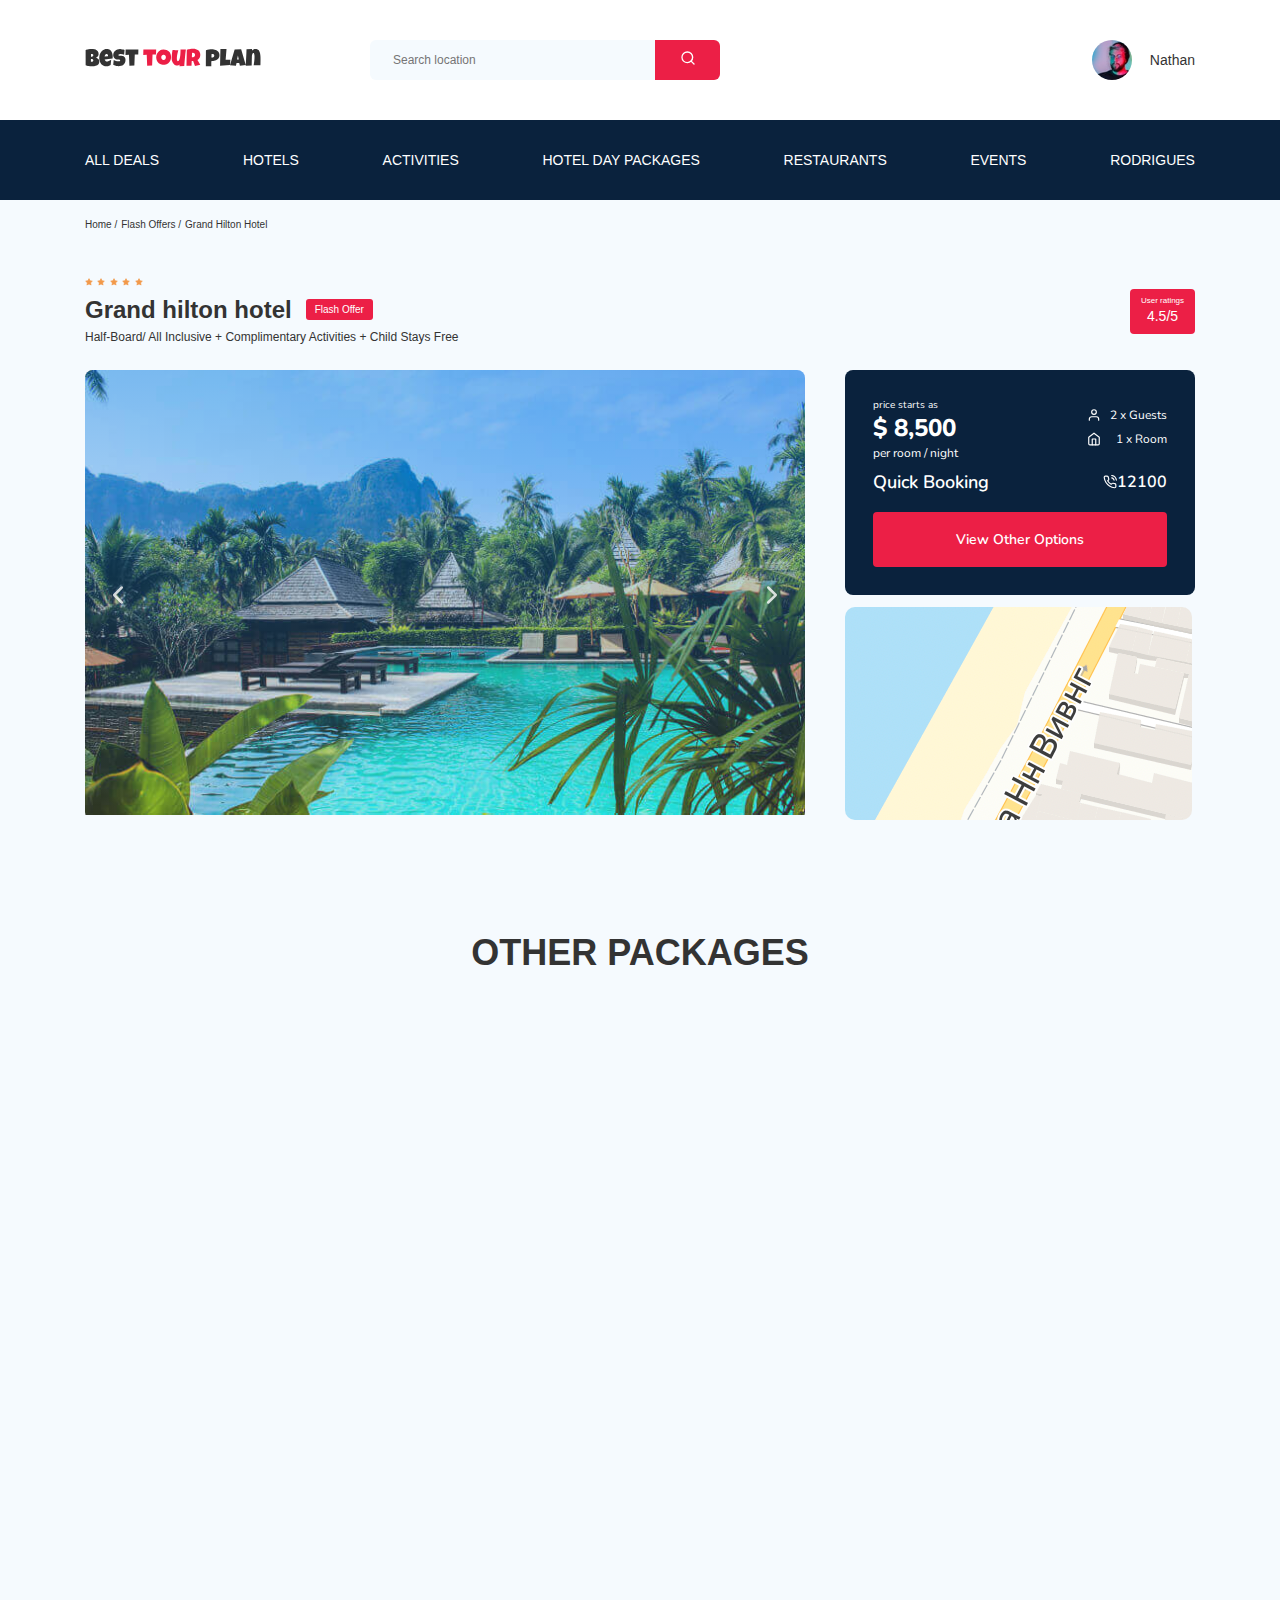
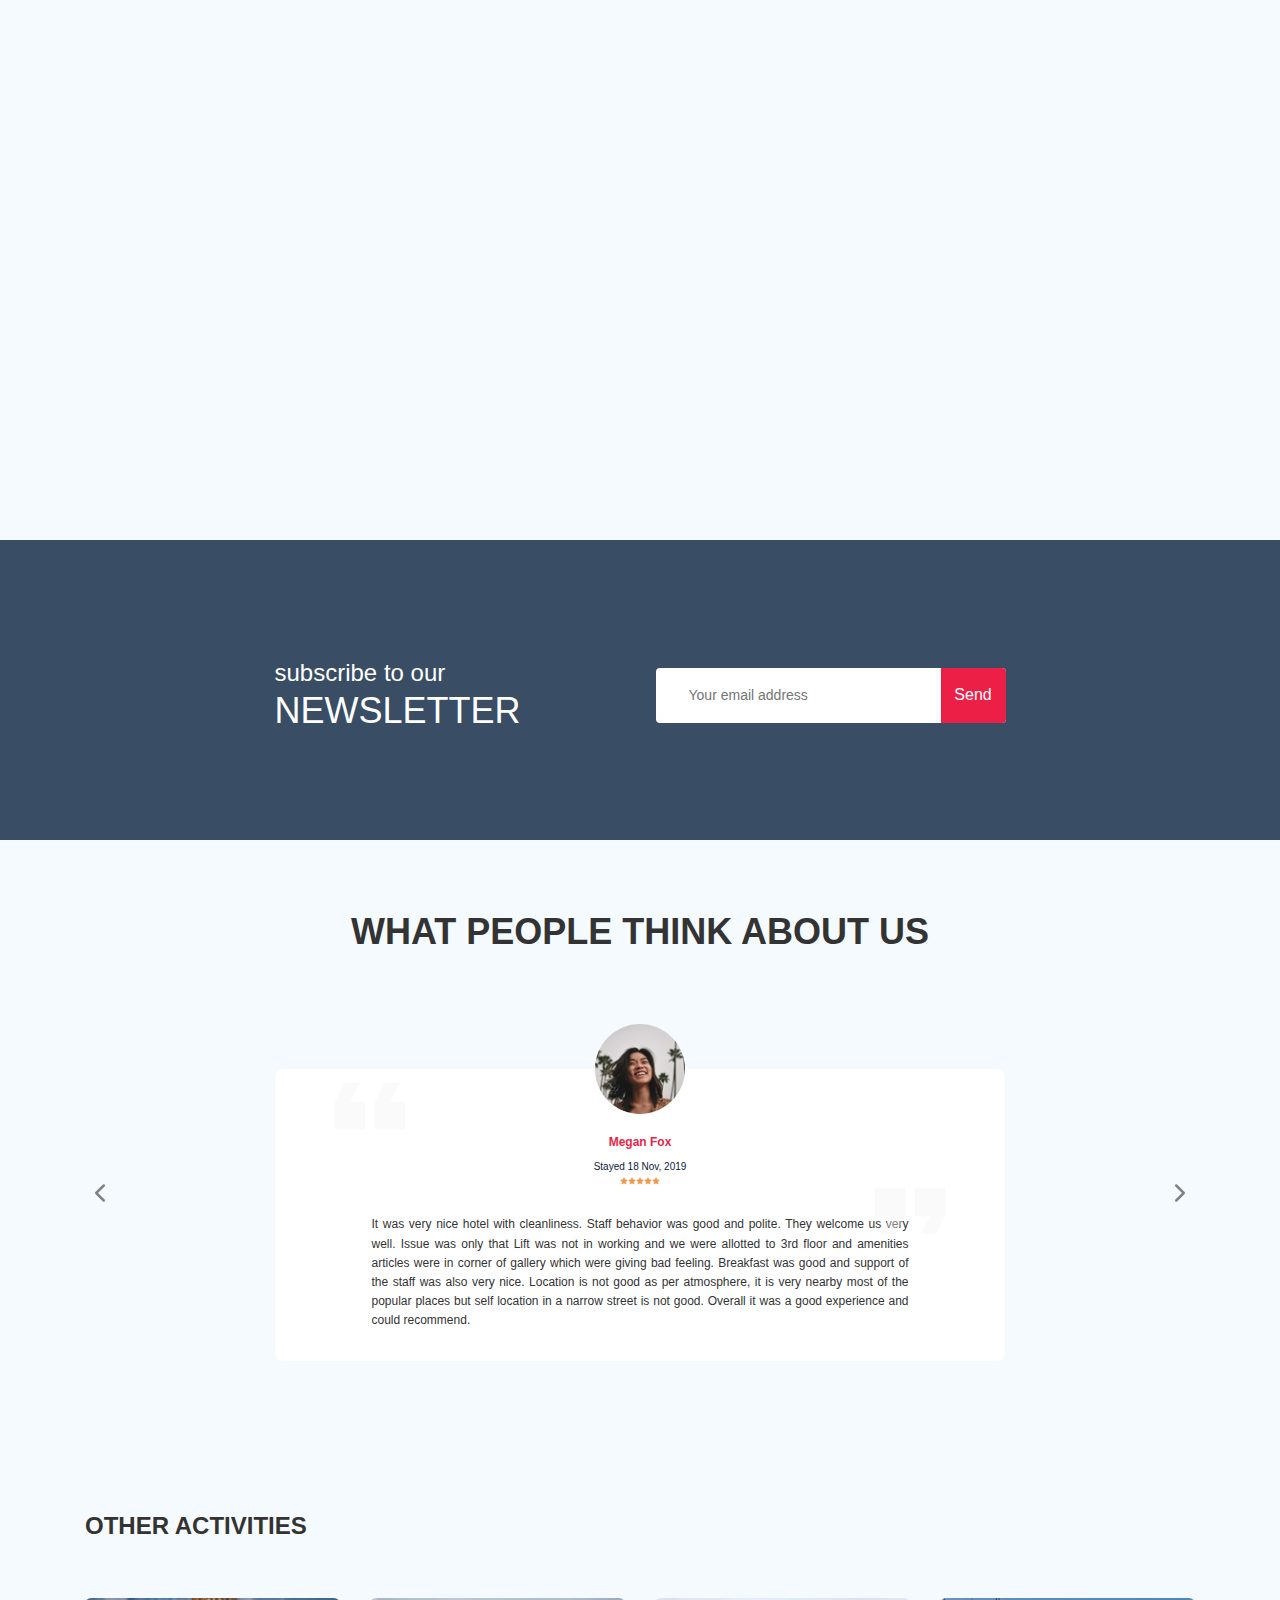
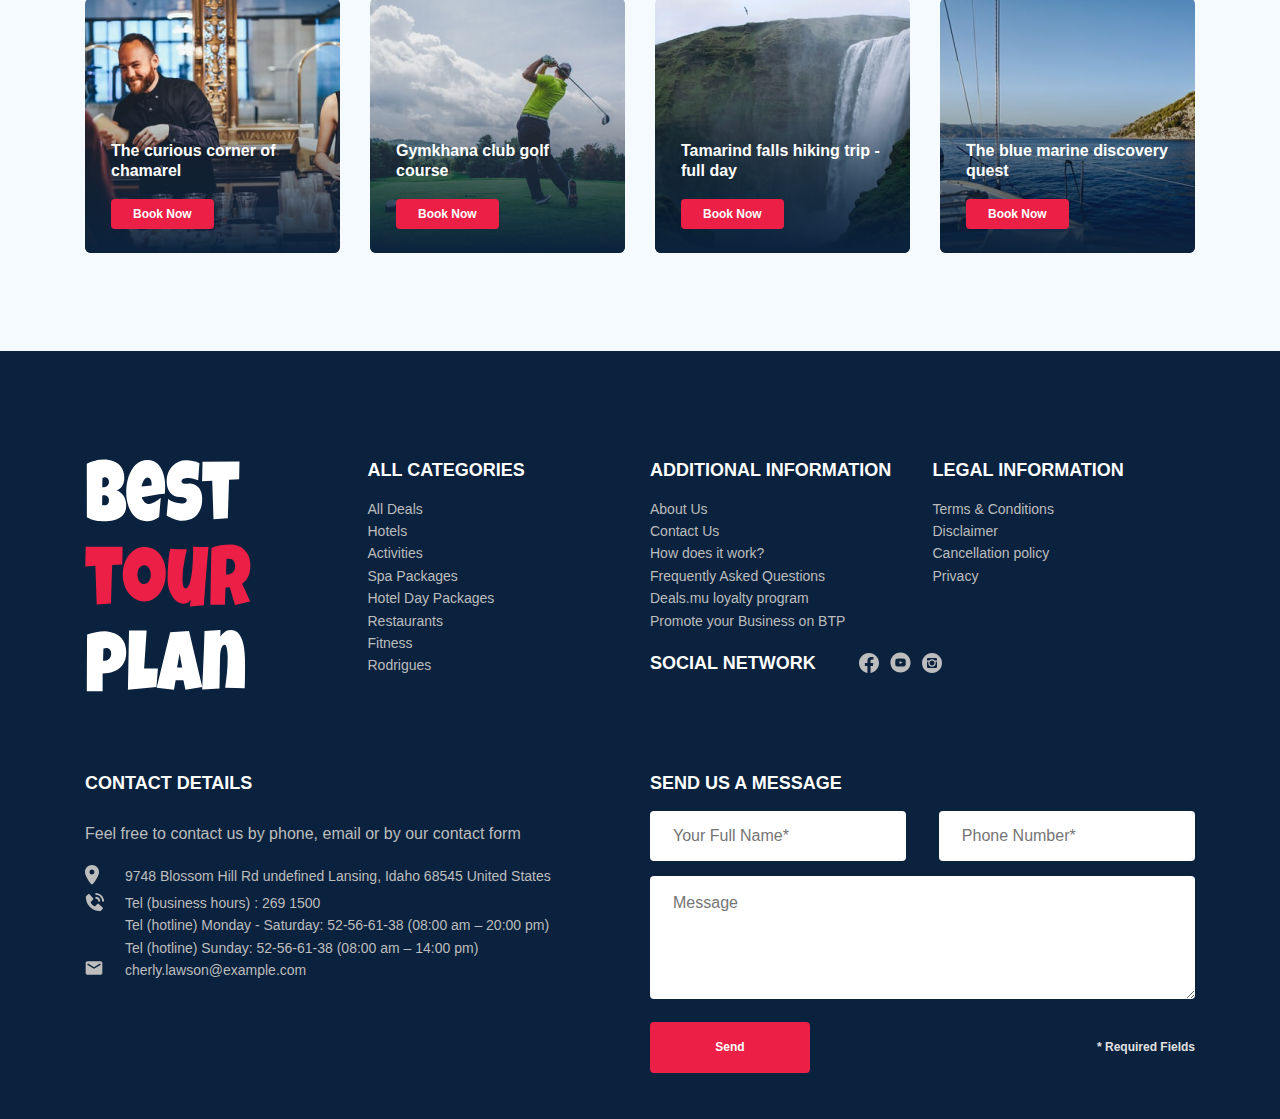
==== commit b61c6e2d: "fix img size" ====
--- a/index.html
+++ b/index.html
@@ -5,6 +5,7 @@
     <meta name="viewport" content="width=device-width, initial-scale=1.0" />
     <title>Best your plan - Hotel booking</title>
     <script
+      async
       src="https://api-maps.yandex.ru/2.1/?apikey=59893f20-47e4-42bf-b2d5-a8ca4b22c933&lang=ru_RU"
       type="text/javascript"
     ></script>
@@ -232,7 +233,9 @@
               <button data-toggle="modal" data-href="#booking-modal" class="button booking__button">View Other Options</button>
             </div>
             <!-- /.booking -->
-            <div class="map" id="map"></div>
+            <div class="map">
+              <div class="map-holder" id="map-holder"></div>
+            </div>
             <!-- /.map -->
           </div>
           <!-- /.hotel-right -->
@@ -467,7 +470,7 @@
     <section
       class="newsletter parallax-window"
       data-parallax="scroll"
-      data-image-src="img/newsletter-bg.jpeg"
+      data-image-src="img/newsletter-bg.jpg"
       data-speed="0.5"
     >
       <div class="newsletter-wrapper">
--- a/css/style.css
+++ b/css/style.css
@@ -1,2 +1,2 @@
-*{box-sizing:border-box}body{font-family:'Muli', sans-serif;color:#333;background-color:#F5FAFE}.container{max-width:1110px;margin:auto}img{max-width:100%}.input{background-color:#fff;border-radius:4px;border:none;padding:0 23px;height:50px}.message{background-color:#fff;border-radius:4px;border:none;padding:18px 23px;height:123px}.button{min-width:160px;min-height:50px;padding:18px;font-weight:bold;font-size:12px;line-height:15px;color:#fff;background-color:#EC1F46;border:none;border-radius:4px;cursor:pointer}.form{display:flex;align-items:center;justify-content:space-between;flex-wrap:wrap}.invalid{color:#EC1F46;border-bottom:1px solid #EC1F46}/*! normalize.css v8.0.1 | MIT License | github.com/necolas/normalize.css */html{line-height:1.15;-webkit-text-size-adjust:100%}body{margin:0}main{display:block}h1{font-size:2em;margin:0.67em 0}hr{box-sizing:content-box;height:0;overflow:visible}pre{font-family:monospace, monospace;font-size:1em}a{background-color:transparent}abbr[title]{border-bottom:none;text-decoration:underline;text-decoration:underline dotted}b,strong{font-weight:bolder}code,kbd,samp{font-family:monospace, monospace;font-size:1em}small{font-size:80%}sub,sup{font-size:75%;line-height:0;position:relative;vertical-align:baseline}sub{bottom:-0.25em}sup{top:-0.5em}img{border-style:none}button,input,optgroup,select,textarea{font-family:inherit;font-size:100%;line-height:1.15;margin:0}button,input{overflow:visible}button,select{text-transform:none}button,[type="button"],[type="reset"],[type="submit"]{-webkit-appearance:button}button::-moz-focus-inner,[type="button"]::-moz-focus-inner,[type="reset"]::-moz-focus-inner,[type="submit"]::-moz-focus-inner{border-style:none;padding:0}button:-moz-focusring,[type="button"]:-moz-focusring,[type="reset"]:-moz-focusring,[type="submit"]:-moz-focusring{outline:1px dotted ButtonText}fieldset{padding:0.35em 0.75em 0.625em}legend{box-sizing:border-box;color:inherit;display:table;max-width:100%;padding:0;white-space:normal}progress{vertical-align:baseline}textarea{overflow:auto}[type="checkbox"],[type="radio"]{box-sizing:border-box;padding:0}[type="number"]::-webkit-inner-spin-button,[type="number"]::-webkit-outer-spin-button{height:auto}[type="search"]{-webkit-appearance:textfield;outline-offset:-2px}[type="search"]::-webkit-search-decoration{-webkit-appearance:none}::-webkit-file-upload-button{-webkit-appearance:button;font:inherit}details{display:block}summary{display:list-item}template{display:none}[hidden]{display:none}.navbar{background-color:#fff}.navbar-top{display:flex;align-items:center;justify-content:space-between;padding-top:40px;padding-bottom:40px}.navbar-top__menu-button{display:none}.navbar__search{margin:auto;margin-left:108px}.navbar-bottom{background-color:#0A223D}.navbar-menu{display:flex;align-items:center;justify-content:space-between;color:#fff;list-style:none;margin:0;padding:31px 0}.navbar-menu__item--mobile--visible{display:none}.navbar-menu__link{color:inherit;text-decoration:none;text-transform:uppercase;font-size:14px;line-height:18px}.logo{width:177px;height:auto}.search{display:flex;position:relative;overflow:hidden;border-radius:6px;height:40px}.search__input{width:350px;height:100%;padding-left:23px;padding-right:75px;background-color:#F5FAFE;border:none;font-size:12px;line-height:15px;color:#333}.search__button{position:absolute;top:0;right:0;width:65px;height:100%;border:none;background-color:#EC1F46}.user{display:flex;align-items:center;text-decoration:none}.user__avatar{width:40px;height:40px;border-radius:50%;object-fit:cover}.user__name{font-size:14px;line-height:18px;color:#333;margin-left:18px}.breadcrumb-list{display:flex;align-items:center;padding:18px 0;margin:0;list-style:none}.breadcrumb-list__item{font-size:10px;line-height:13px}.breadcrumb-list__item:not(:last-child)::after{content:'/';margin-right:4px}.breadcrumb-list__link{text-decoration:none;color:inherit}.hotel{padding-top:23px;padding-bottom:70px}.hotel-info{display:flex;align-items:center;justify-content:space-between;padding-bottom:20px}.hotel-info__offer{margin-left:14px;margin-top:4px}.hotel-info__name{margin-top:4px;margin-bottom:0}.hotel-info__description{margin:5px 0}.hotel-name{font-size:24px;line-height:30px}.hotel-wrapper{display:flex;flex-wrap:wrap;align-items:center}.hotel-description{font-size:12px;line-height:15px}.hotel-grid{display:flex;justify-content:space-between}.hotel-slider{max-width:720px;height:450px;margin-left:0}.hotel-slider__button{position:absolute;top:50%;z-index:99;transform:translateY(-50%);width:30px;height:30px;border:none;cursor:pointer;background-repeat:no-repeat;background-position:center;background-size:10px;background-color:transparent}.hotel-slider__button:focus{outline:none}.hotel-slider__button--next{right:18px;background-image:url(../img/right.svg)}.hotel-slider__button--prev{left:18px;background-image:url(../img/left.svg)}.hotel-slider__item{width:100%;height:100%;position:relative;border-radius:8px;overflow:hidden}.hotel-slider__item:after{content:'';z-index:10;position:absolute;width:100%;height:100%;top:0;bottom:0;left:0;right:0;background:linear-gradient(180deg, rgba(0,122,223,0.48) 0%, rgba(255,255,255,0.128) 100%)}.hotel-right{display:flex;flex-direction:column;justify-content:space-between}.stars{width:100%}.offer{font-size:10px;line-height:13px;padding:4px 9px;background-color:#EC1F46;border-radius:3px;color:#fff}.rating{max-width:65px;min-height:45px;text-align:center;color:#fff;background-color:#EC1F46;border-radius:4px}.rating__text{font-size:8px;line-height:10px}.rating__counter{font-size:14px;line-height:18px}.booking{font-family:'Nunito', sans-serif;background-color:#0A223D;color:#fff;border-radius:8px;width:350px;min-height:210px;padding:28px}.booking__info{display:flex;align-items:center;justify-content:space-between;margin-bottom:9px}.booking__price{display:flex;flex-direction:column}.booking__start{font-weight:normal;font-size:10px;line-height:14px}.booking__pricetag{font-style:normal;font-weight:800;font-size:24px;line-height:33px}.booking__per-room{font-weight:normal;font-size:12px;line-height:16px}.booking__room{margin-top:4px}.booking__text{margin-bottom:8px;font-weight:normal;font-size:12px;line-height:16px;display:flex;align-items:center;justify-content:space-between}.booking__description{margin-left:9px}.booking__call-center{display:flex;align-items:center;justify-content:space-between;margin-bottom:17px}.booking__heading{font-style:normal;font-weight:600;font-size:18px;line-height:25px}.booking__number{display:flex;align-items:center;justify-content:space-between;color:inherit;text-decoration:none;font-weight:600;font-size:16px;line-height:25px}.booking__num{margin-left:8px}.booking__button{width:100%;min-height:45px;border-radius:4px;border:none;background-color:#EC1F46;color:#fff;cursor:pointer;font-weight:600;font-size:14px;line-height:19px}.map{border-radius:10px;overflow:hidden;width:347px;height:213px}.packages{padding:40px 0 70px 0}.packages-row{display:grid;grid-template-columns:repeat(3, 1fr);column-gap:30px;row-gap:30px}.packages__title{text-align:center;text-transform:uppercase;font-style:normal;font-weight:bold;font-size:36px;line-height:45px;margin-bottom:65px;margin-top:0}.packages-card{display:flex;height:500px;grid-column:1 / 3}.packages-card__left{width:50%;position:relative}.packages-card__offer{position:absolute;top:26px;left:0;background-color:#EC1F46;color:#fff;border-radius:0px 8px 8px 0px;padding:12px 8px;font-weight:600;font-size:12px;line-height:15px}.packages-card__img{height:100%;width:100%;border-radius:8px 0px 0px 8px;object-fit:cover}.packages-card__right{width:50%;border-radius:0px 8px 8px 0px;background-color:#0A223D;color:#fff;padding:46px 21px 30px 43px}.packages-card__rating{margin-bottom:5px}.packages-card__title{font-weight:bold;font-size:18px;line-height:23px;margin-top:0;margin-bottom:27px}.packages-card__text{font-weight:normal;font-size:14px;line-height:22px;margin-top:0;margin-bottom:22px}.packages-card__map{margin-bottom:11px}.packages-card__guests{margin-bottom:11px}.packages-card__room{margin-bottom:37px}.packages-card__description{font-weight:normal;font-size:12px;line-height:15px;margin-left:14px}.packages-card__price-old{font-weight:normal;font-size:14px;line-height:18px;text-decoration-line:line-through;margin-bottom:5px}.packages-card__price{display:flex;justify-content:space-between;align-items:center}.packages-card__price-new{font-weight:bold;font-size:24px;line-height:30px}.packages-card__button{font-weight:600;font-size:14px;line-height:19px;color:#fff;padding:11px 27px;border-radius:4px;border:none;background-color:#EC1F46;cursor:pointer}.packages-card__button:focus{outline:none}.packages-case{display:flex;flex-direction:column;height:500px}.packages-case__header{width:100%;height:50%;position:relative}.packages-case__img{width:100%;height:100%;border-radius:8px 8px 0px 0px;object-fit:cover}.packages-case__offer{position:absolute;top:26px;left:0;background-color:#EC1F46;color:#fff;border-radius:0px 4px 4px 0px;padding:4px 9px;font-weight:600;font-size:8px;line-height:10px}.packages-case__info{width:100%;height:50%;border-radius:0px 0px 8px 8px;background-color:#0A223D;color:#fff;padding:30px 21px 25px 32px}.packages-case__title{font-weight:bold;font-size:18px;line-height:23px;margin-bottom:23px;margin-top:0}.packages-case__room{margin-bottom:24px}.parallax-window{background:transparent}.newsletter{position:relative;padding:98px 0 87px 0}.newsletter::before{content:'';position:absolute;width:100%;height:100%;top:0;bottom:0;left:0;right:0;background-color:rgba(10,34,61,0.8)}.newsletter-wrapper{display:flex;align-items:center;justify-content:space-between;position:relative;max-width:731px;margin:auto}.newsletter-title{display:flex;flex-direction:column;color:#fff;font-style:normal;font-weight:300;font-size:24px;line-height:30px}.newsletter-title__strong{font-size:36px;line-height:45px;text-transform:uppercase}.subscribe{position:relative;width:350px;height:55px;border-radius:4px;overflow:hidden}.subscribe__input{position:absolute;width:100%;height:100%;padding-left:33px;padding-right:75px;border:none;font-style:normal;font-weight:300;font-size:14px;line-height:18px}.subscribe__button{position:absolute;right:0;top:0;min-width:65px;height:100%;border:none;background-color:#EC1F46;color:#fff}.reviews{padding:40px 0 70px 0}.reviews__title{font-style:normal;font-weight:bold;font-size:36px;line-height:45px;text-align:center;text-transform:uppercase;margin-bottom:70px}.reviews-slider__item{display:flex;flex-direction:column;align-items:center;position:relative;max-width:730px;margin:45px auto 0;background-color:#fff;border-radius:8px;padding:0 62px 30px}.reviews-slider__item::before{content:'';position:absolute;left:60px;top:13px;width:70px;height:47px;background-image:url(../img/quote-left.svg);background-repeat:no-repeat}.reviews-slider__item::after{content:'';position:absolute;right:60px;top:118px;width:70px;height:47px;background-image:url(../img/quote-right.svg);background-repeat:no-repeat}.reviews-slider__button{position:absolute;top:50%;transform:translateY(-50%);width:30px;height:30px;background-repeat:no-repeat;background-size:10px;background-position:center;border:none;background-color:transparent;z-index:99}.reviews-slider__button--prev{background-image:url(../img/arrow-prev.svg);left:0}.reviews-slider__button--next{background-image:url(../img/arrow-next.svg);right:0}.reviews-slider__profile{display:flex;flex-direction:column;align-items:center;margin-top:-45px;margin-bottom:30px}.reviews-slider__avatar{width:90px;height:90px;border-radius:50%;object-fit:cover;margin-bottom:9px}.reviews-slider__username{font-style:normal;font-weight:bold;font-size:12px;line-height:15px;color:#EC1F46;margin-bottom:10px}.reviews-slider__date{font-style:normal;font-weight:normal;font-size:10px;line-height:13px;color:#0A223D;margin-bottom:4px}.reviews-slider__rating{display:flex;align-items:center}.reviews-slider__text{margin:auto;max-width:537px;font-style:normal;font-weight:normal;font-size:12px;line-height:160%;text-align:justify}.activities{padding:60px 0 98px 0}.activities__title{font-style:normal;font-weight:bold;font-size:24px;line-height:30px;text-transform:uppercase;margin-bottom:57px}.activities-wrapper{display:flex;justify-content:space-between}.card{position:relative;display:flex;flex-direction:column;align-items:flex-start;padding:24px 26px;width:255px;height:255px;border-radius:6px;overflow:hidden}.card::before{content:'';position:absolute;left:0;right:0;top:0;bottom:0;background:linear-gradient(179.83deg, rgba(196,196,196,0) 35.34%, #0A223D 99.85%);z-index:-1}.card__img{position:absolute;left:0;right:0;top:0;bottom:0;width:100%;height:100%;object-fit:cover;z-index:-2}.card__title{margin-top:auto;margin-bottom:18px;color:#fff;font-weight:bold;font-size:16px;line-height:20px}.card__button{font-weight:600;font-size:12px;line-height:16px;color:#fff;padding:7px 22px;border:none;border-radius:4px;background-color:#EC1F46;cursor:pointer}.footer{background-color:#0A223D;color:#fff;padding-top:108px;padding-bottom:46px}.footer-wrapper{display:grid;grid-template-columns:repeat(4, minmax(min-content, 1fr));grid-gap:20px;grid-auto-rows:minmax(40px, min-content);align-items:start}.footer__logo{width:166px;grid-row:1 / 3;align-self:stretch}.footer__categories{grid-row:1 / 4}.footer__social-links{display:flex;align-items:center;min-width:83px;justify-content:space-between}.footer__social-network{display:flex;align-items:start;grid-row:2 / 4;grid-column:span 2}.footer__contact-details{grid-column:span 2}.footer__contact-form{grid-column:span 2}.footer__ul{padding:0;margin:0;list-style-type:none}.footer__title{margin:0 0 16px 0;font-weight:bold;font-size:18px;line-height:23px;text-transform:uppercase}.footer__title--inline{margin:0 43px 0 0}.footer__title--mb-3{margin-bottom:30px}.footer__item{display:flex;align-content:flex-start;font-weight:normal;font-size:14px;line-height:160%;color:#BDBDBD}.footer__item--mb-2{margin-bottom:20px}.footer__icon-wrapper{min-width:40px}.footer__link{text-decoration:none;color:inherit}.footer__text{color:#BDBDBD;margin-bottom:22px}.footer__input{width:100%}.footer__input-group{margin-bottom:15px;flex-basis:47%}.footer__message{flex-basis:100%;margin-bottom:23px}.footer__info{font-weight:bold;font-size:12px;line-height:15px;color:#E0E0E0}.modal__overlay{position:fixed;left:0;top:0;right:0;bottom:0;background-color:rgba(0,143,223,0.39);z-index:100;visibility:hidden;opacity:0;transition:opacity 0.2s}.modal__overlay--visible{visibility:visible;opacity:1}.modal__dialog{position:fixed;top:50%;left:50%;padding:33px 88px;max-width:478px;background-color:#0A223D;color:#fff;border-radius:8px;transform:translate(-50%, -50%);z-index:101;visibility:hidden;transition:opacity 0.2s;opacity:0}.modal__dialog--visible{visibility:visible;opacity:1}.modal__close{position:absolute;right:18px;top:17px;text-decoration:none;cursor:pointer}.modal__input{width:100%;margin-top:15px}.modal__message{width:100%;min-height:123px;margin-top:15px}.modal__button{margin-top:15px}.modal__info{font-weight:bold;font-size:12px;line-height:15px;color:#E0E0E0}.modal__title{font-weight:bold;font-size:18px;line-height:23px;text-transform:uppercase;margin-bottom:15px;text-align:center}@media (max-width: 1200px){.container{max-width:960px}.hotel-slider{width:590px}.hotel-slider__img{width:100%;height:100%;object-fit:cover}.card{width:230px;height:230px}.footer__input-group{flex-basis:100%}}@media (max-width: 992px){.container,.newsletter-wrapper{max-width:700px}.logo{width:132px}.navbar-top{padding-top:30px;padding-bottom:30px}.navbar__search{margin-left:auto}.navbar-menu{padding-top:22px;padding-bottom:22px}.navbar-menu__link{font-size:12px;line-height:15px}.search__input{width:340px}.hotel-grid{flex-direction:column}.hotel__slider{margin-bottom:30px;width:100%}.hotel-right{flex-direction:row}.booking{width:340px}.map{width:340px}.reviews-slider__item{max-width:580px}.activities-wrapper{flex-wrap:wrap}.activities__card{margin-bottom:20px}.card{width:340px;height:250px}.packages-row{grid-template-columns:repeat(2, 1fr);column-gap:30px;row-gap:30px}.footer-wrapper{grid-template-columns:repeat(6, 1fr);grid-row-gap:40px}.footer__input-group{flex-basis:48%}.footer__logo{grid-row:1 / 2;grid-column:span 2}.footer__social-network{grid-row:1 / 2;grid-column:span 4;align-self:center}.footer__categories{grid-row:2 / 3;grid-column:span 2}.footer__additional{grid-column:span 2}.footer__legal{grid-column:span 2}.footer__contact-details{grid-column:span 5;grid-row:3}.footer__contact-form{grid-column:span 5;grid-row:4}}@media (max-width: 768px){body{padding-top:78px}.body{overflow:hidden}.container{max-width:576px;width:92%}.navbar-bottom{display:none;position:fixed;left:0;right:0;bottom:0;top:78px;padding-top:30px}.navbar-bottom--visible{display:block;overflow:scroll}.navbar-menu{flex-direction:column}.navbar-menu__item{margin-bottom:20px}.navbar-menu__item--mobile--visible{display:flex}.navbar__search--mobile--hidden,.navbar__user--mobile--hidden{display:none}.navbar__search--mobile--visible,.navbar__user--mobile--visible{display:flex}.navbar__user{flex-direction:column;justify-content:center}.navbar__mobile--fixed{position:fixed;left:0;top:0;right:0;z-index:99}.menu-button{display:flex;align-items:center;justify-content:space-between;flex-direction:column;padding:0;width:16px;height:11px;border:none;background-color:#fff;cursor:pointer;outline:none}.menu-button__line{width:16px;height:1px;background-color:#333}.user__name{color:#fff;margin-left:0;margin-top:10px}.stars{flex-basis:13%}.hotel-name{flex-basis:100%}.hotel-wrapper{justify-content:space-between}.hotel-info__text{width:100%}.hotel-info__name{margin-top:10px}.hotel-info__rating{display:none}.hotel-info__offer{order:-1;margin-left:0}.hotel__slider{height:350px}.hotel-right{flex-direction:column;min-height:450px}.booking{width:100%}.map{width:100%}.newsletter-wrapper{flex-direction:column;align-items:flex-start;max-width:576px;width:92%}.reviews-slider__item{padding:0 30px 30px}.reviews-slider__item::before,.reviews-slider__item::after{display:none}.reviews-slider__button{top:32px}.reviews-slider__button--prev{left:50%;transform:translate(-50%, 0);margin-left:-65px}.reviews-slider__button--next{right:50%;transform:translate(50%, 0);margin-right:-65px}.reviews__title{font-size:18px;line-height:23px}.activities{padding-top:40px;padding-bottom:60px}.card{width:49%;height:255px}.packages__title{font-size:18px;line-height:23px}.packages-card{height:450px}.packages-card__offer{border-radius:0px 4px 4px 0px;padding:4px 9px;font-weight:600;font-size:8px;line-height:10px}.packages-card__right{padding:25px 11px 20px 20px}.packages-card__title{margin-bottom:15px}.packages-card__text{margin-bottom:10px}.packages-card__map{margin-bottom:10px}.packages-card__guests{margin-bottom:10px}.packages-card__room{margin-bottom:15px}.packages-card__price-old{font-size:12px;line-height:15px}.packages-card__price-new{font-size:18px;line-height:22px}.packages-card__button{line-height:18px;padding:8px 15px}.packages-case{height:450px}.packages-case__info{padding:25px 11px 20px 20px}.footer__input-group{flex-basis:100%}}@media (max-width: 576px){.logo{width:99px}.stars{flex-basis:15%}.hotel__slider{height:250px;margin-bottom:20px}.newslatter{padding:76px 0 83px 0}.newslatter-title{font-size:20px;line-height:25px}.newslatter-title__strong{font-size:30px;line-height:38px}.newslatter__title{margin-bottom:37px}.subscribe{width:100%}.card{width:100%}.packages-row{grid-template-columns:repeat(1, 1fr)}.packages-card{height:720px;flex-direction:column;grid-column:1 / 1}.packages-card__left{width:100%;height:50%}.packages-card__img{border-radius:8px 8px 0px 0px}.packages-card__right{width:100%;height:50%;border-radius:0px 0px 8px 8px}.packages-case{height:500px}.footer-wrapper{grid-template-columns:1fr}.footer__logo{grid-row:1;grid-column:1}.footer__social-network{grid-row:2;grid-column:1}.footer__additional{grid-row:3;grid-column:1}.footer__categories{grid-row:4;grid-column:1}.footer__legal{grid-row:5;grid-column:1}.footer__contact-details{grid-row:6;grid-column:1}.footer__contact-form{grid-row:7;grid-column:1}.footer__info{flex-basis:100%;order:1;margin-bottom:15px}.footer__button{order:2}}@media (max-width: 480px){.stars{flex-basis:20%}.packages-card{height:500px}.packages-card__text{display:none}.search__input{width:315px}.search__button{width:50px}}@media (max-width: 320px){.stars{flex-basis:25%}.search__input{width:260px}}
+*{-webkit-box-sizing:border-box;box-sizing:border-box}body{font-family:'Muli', sans-serif;color:#333;background-color:#F5FAFE}.container{max-width:1110px;margin:auto}img{max-width:100%}.input{background-color:#fff;border-radius:4px;border:none;padding:0 23px;height:50px}.message{background-color:#fff;border-radius:4px;border:none;padding:18px 23px;height:123px}.button{min-width:160px;min-height:50px;padding:18px;font-weight:bold;font-size:12px;line-height:15px;color:#fff;background-color:#EC1F46;border:none;border-radius:4px;cursor:pointer}.form{display:-webkit-box;display:-ms-flexbox;display:flex;-webkit-box-align:center;-ms-flex-align:center;align-items:center;-webkit-box-pack:justify;-ms-flex-pack:justify;justify-content:space-between;-ms-flex-wrap:wrap;flex-wrap:wrap}.invalid{color:#EC1F46;border-bottom:1px solid #EC1F46}/*! normalize.css v8.0.1 | MIT License | github.com/necolas/normalize.css */html{line-height:1.15;-webkit-text-size-adjust:100%}body{margin:0}main{display:block}h1{font-size:2em;margin:0.67em 0}hr{-webkit-box-sizing:content-box;box-sizing:content-box;height:0;overflow:visible}pre{font-family:monospace, monospace;font-size:1em}a{background-color:transparent}abbr[title]{border-bottom:none;text-decoration:underline;-webkit-text-decoration:underline dotted;text-decoration:underline dotted}b,strong{font-weight:bolder}code,kbd,samp{font-family:monospace, monospace;font-size:1em}small{font-size:80%}sub,sup{font-size:75%;line-height:0;position:relative;vertical-align:baseline}sub{bottom:-0.25em}sup{top:-0.5em}img{border-style:none}button,input,optgroup,select,textarea{font-family:inherit;font-size:100%;line-height:1.15;margin:0}button,input{overflow:visible}button,select{text-transform:none}button,[type="button"],[type="reset"],[type="submit"]{-webkit-appearance:button}button::-moz-focus-inner,[type="button"]::-moz-focus-inner,[type="reset"]::-moz-focus-inner,[type="submit"]::-moz-focus-inner{border-style:none;padding:0}button:-moz-focusring,[type="button"]:-moz-focusring,[type="reset"]:-moz-focusring,[type="submit"]:-moz-focusring{outline:1px dotted ButtonText}fieldset{padding:0.35em 0.75em 0.625em}legend{-webkit-box-sizing:border-box;box-sizing:border-box;color:inherit;display:table;max-width:100%;padding:0;white-space:normal}progress{vertical-align:baseline}textarea{overflow:auto}[type="checkbox"],[type="radio"]{-webkit-box-sizing:border-box;box-sizing:border-box;padding:0}[type="number"]::-webkit-inner-spin-button,[type="number"]::-webkit-outer-spin-button{height:auto}[type="search"]{-webkit-appearance:textfield;outline-offset:-2px}[type="search"]::-webkit-search-decoration{-webkit-appearance:none}::-webkit-file-upload-button{-webkit-appearance:button;font:inherit}details{display:block}summary{display:list-item}template{display:none}[hidden]{display:none}.navbar{background-color:#fff}.navbar-top{display:-webkit-box;display:-ms-flexbox;display:flex;-webkit-box-align:center;-ms-flex-align:center;align-items:center;-webkit-box-pack:justify;-ms-flex-pack:justify;justify-content:space-between;padding-top:40px;padding-bottom:40px}.navbar-top__menu-button{display:none}.navbar__search{margin:auto;margin-left:108px}.navbar-bottom{background-color:#0A223D}.navbar-menu{display:-webkit-box;display:-ms-flexbox;display:flex;-webkit-box-align:center;-ms-flex-align:center;align-items:center;-webkit-box-pack:justify;-ms-flex-pack:justify;justify-content:space-between;color:#fff;list-style:none;margin:0;padding:31px 0}.navbar-menu__item--mobile--visible{display:none}.navbar-menu__link{color:inherit;text-decoration:none;text-transform:uppercase;font-size:14px;line-height:18px}.logo{width:177px;height:auto}.search{display:-webkit-box;display:-ms-flexbox;display:flex;position:relative;overflow:hidden;border-radius:6px;height:40px}.search__input{width:350px;height:100%;padding-left:23px;padding-right:75px;background-color:#F5FAFE;border:none;font-size:12px;line-height:15px;color:#333}.search__button{position:absolute;top:0;right:0;width:65px;height:100%;border:none;background-color:#EC1F46}.user{display:-webkit-box;display:-ms-flexbox;display:flex;-webkit-box-align:center;-ms-flex-align:center;align-items:center;text-decoration:none}.user__avatar{width:40px;height:40px;border-radius:50%;-o-object-fit:cover;object-fit:cover}.user__name{font-size:14px;line-height:18px;color:#333;margin-left:18px}.breadcrumb-list{display:-webkit-box;display:-ms-flexbox;display:flex;-webkit-box-align:center;-ms-flex-align:center;align-items:center;padding:18px 0;margin:0;list-style:none}.breadcrumb-list__item{font-size:10px;line-height:13px}.breadcrumb-list__item:not(:last-child)::after{content:'/';margin-right:4px}.breadcrumb-list__link{text-decoration:none;color:inherit}.hotel{padding-top:23px;padding-bottom:70px}.hotel-info{display:-webkit-box;display:-ms-flexbox;display:flex;-webkit-box-align:center;-ms-flex-align:center;align-items:center;-webkit-box-pack:justify;-ms-flex-pack:justify;justify-content:space-between;padding-bottom:20px}.hotel-info__offer{margin-left:14px;margin-top:4px}.hotel-info__name{margin-top:4px;margin-bottom:0}.hotel-info__description{margin:5px 0}.hotel-name{font-size:24px;line-height:30px}.hotel-wrapper{display:-webkit-box;display:-ms-flexbox;display:flex;-ms-flex-wrap:wrap;flex-wrap:wrap;-webkit-box-align:center;-ms-flex-align:center;align-items:center}.hotel-description{font-size:12px;line-height:15px}.hotel-grid{display:-webkit-box;display:-ms-flexbox;display:flex;-webkit-box-pack:justify;-ms-flex-pack:justify;justify-content:space-between}.hotel-slider{max-width:720px;height:450px;margin-left:0}.hotel-slider__button{position:absolute;top:50%;z-index:99;-webkit-transform:translateY(-50%);transform:translateY(-50%);width:30px;height:30px;border:none;cursor:pointer;background-repeat:no-repeat;background-position:center;background-size:10px;background-color:transparent}.hotel-slider__button:focus{outline:none}.hotel-slider__button--next{right:18px;background-image:url(../img/right.svg)}.hotel-slider__button--prev{left:18px;background-image:url(../img/left.svg)}.hotel-slider__item{width:100%;height:100%;position:relative;border-radius:8px;overflow:hidden}.hotel-slider__item:after{content:'';z-index:10;position:absolute;width:100%;height:100%;top:0;bottom:0;left:0;right:0;background:-webkit-gradient(linear, left top, left bottom, from(rgba(0,122,223,0.48)), to(rgba(255,255,255,0.128)));background:linear-gradient(180deg, rgba(0,122,223,0.48) 0%, rgba(255,255,255,0.128) 100%)}.hotel-right{display:-webkit-box;display:-ms-flexbox;display:flex;-webkit-box-orient:vertical;-webkit-box-direction:normal;-ms-flex-direction:column;flex-direction:column;-webkit-box-pack:justify;-ms-flex-pack:justify;justify-content:space-between}.stars{width:100%}.offer{font-size:10px;line-height:13px;padding:4px 9px;background-color:#EC1F46;border-radius:3px;color:#fff}.rating{max-width:65px;min-height:45px;text-align:center;color:#fff;background-color:#EC1F46;border-radius:4px}.rating__text{font-size:8px;line-height:10px}.rating__counter{font-size:14px;line-height:18px}.booking{font-family:'Nunito', sans-serif;background-color:#0A223D;color:#fff;border-radius:8px;width:350px;min-height:210px;padding:28px}.booking__info{display:-webkit-box;display:-ms-flexbox;display:flex;-webkit-box-align:center;-ms-flex-align:center;align-items:center;-webkit-box-pack:justify;-ms-flex-pack:justify;justify-content:space-between;margin-bottom:9px}.booking__price{display:-webkit-box;display:-ms-flexbox;display:flex;-webkit-box-orient:vertical;-webkit-box-direction:normal;-ms-flex-direction:column;flex-direction:column}.booking__start{font-weight:normal;font-size:10px;line-height:14px}.booking__pricetag{font-style:normal;font-weight:800;font-size:24px;line-height:33px}.booking__per-room{font-weight:normal;font-size:12px;line-height:16px}.booking__room{margin-top:4px}.booking__text{margin-bottom:8px;font-weight:normal;font-size:12px;line-height:16px;display:-webkit-box;display:-ms-flexbox;display:flex;-webkit-box-align:center;-ms-flex-align:center;align-items:center;-webkit-box-pack:justify;-ms-flex-pack:justify;justify-content:space-between}.booking__description{margin-left:9px}.booking__call-center{display:-webkit-box;display:-ms-flexbox;display:flex;-webkit-box-align:center;-ms-flex-align:center;align-items:center;-webkit-box-pack:justify;-ms-flex-pack:justify;justify-content:space-between;margin-bottom:17px}.booking__heading{font-style:normal;font-weight:600;font-size:18px;line-height:25px}.booking__number{display:-webkit-box;display:-ms-flexbox;display:flex;-webkit-box-align:center;-ms-flex-align:center;align-items:center;-webkit-box-pack:justify;-ms-flex-pack:justify;justify-content:space-between;color:inherit;text-decoration:none;font-weight:600;font-size:16px;line-height:25px}.booking__num{margin-left:8px}.booking__button{width:100%;min-height:45px;border-radius:4px;border:none;background-color:#EC1F46;color:#fff;cursor:pointer;font-weight:600;font-size:14px;line-height:19px}.map{position:relative;border-radius:10px;overflow:hidden;width:347px;height:213px;background-image:url(../img/map.png)}.map-holder{position:absolute;display:none;left:0;top:0;right:0;bottom:0}.map:hover .map-holder{display:block}.packages{padding:40px 0 70px 0}.packages-row{display:-ms-grid;display:grid;-ms-grid-columns:(1fr)[3];grid-template-columns:repeat(3, 1fr);-webkit-column-gap:30px;column-gap:30px;row-gap:30px}.packages__title{text-align:center;text-transform:uppercase;font-style:normal;font-weight:bold;font-size:36px;line-height:45px;margin-bottom:65px;margin-top:0}.packages-card{display:-webkit-box;display:-ms-flexbox;display:flex;height:500px;-ms-grid-column:1;-ms-grid-column-span:2;grid-column:1 / 3}.packages-card__left{width:50%;position:relative}.packages-card__offer{position:absolute;top:26px;left:0;background-color:#EC1F46;color:#fff;border-radius:0px 8px 8px 0px;padding:12px 8px;font-weight:600;font-size:12px;line-height:15px}.packages-card__img{height:100%;width:100%;border-radius:8px 0px 0px 8px;-o-object-fit:cover;object-fit:cover}.packages-card__right{width:50%;border-radius:0px 8px 8px 0px;background-color:#0A223D;color:#fff;padding:46px 21px 30px 43px}.packages-card__rating{margin-bottom:5px}.packages-card__title{font-weight:bold;font-size:18px;line-height:23px;margin-top:0;margin-bottom:27px}.packages-card__text{font-weight:normal;font-size:14px;line-height:22px;margin-top:0;margin-bottom:22px}.packages-card__map{margin-bottom:11px}.packages-card__guests{margin-bottom:11px}.packages-card__room{margin-bottom:37px}.packages-card__description{font-weight:normal;font-size:12px;line-height:15px;margin-left:14px}.packages-card__price-old{font-weight:normal;font-size:14px;line-height:18px;-webkit-text-decoration-line:line-through;text-decoration-line:line-through;margin-bottom:5px}.packages-card__price{display:-webkit-box;display:-ms-flexbox;display:flex;-webkit-box-pack:justify;-ms-flex-pack:justify;justify-content:space-between;-webkit-box-align:center;-ms-flex-align:center;align-items:center}.packages-card__price-new{font-weight:bold;font-size:24px;line-height:30px}.packages-card__button{font-weight:600;font-size:14px;line-height:19px;color:#fff;padding:11px 27px;border-radius:4px;border:none;background-color:#EC1F46;cursor:pointer}.packages-card__button:focus{outline:none}.packages-case{display:-webkit-box;display:-ms-flexbox;display:flex;-webkit-box-orient:vertical;-webkit-box-direction:normal;-ms-flex-direction:column;flex-direction:column;height:500px}.packages-case__header{width:100%;height:50%;position:relative}.packages-case__img{width:100%;height:100%;border-radius:8px 8px 0px 0px;-o-object-fit:cover;object-fit:cover}.packages-case__offer{position:absolute;top:26px;left:0;background-color:#EC1F46;color:#fff;border-radius:0px 4px 4px 0px;padding:4px 9px;font-weight:600;font-size:8px;line-height:10px}.packages-case__info{width:100%;height:50%;border-radius:0px 0px 8px 8px;background-color:#0A223D;color:#fff;padding:30px 21px 25px 32px}.packages-case__title{font-weight:bold;font-size:18px;line-height:23px;margin-bottom:23px;margin-top:0}.packages-case__room{margin-bottom:24px}.parallax-window{background:transparent}.newsletter{position:relative;padding:98px 0 87px 0}.newsletter::before{content:'';position:absolute;width:100%;height:100%;top:0;bottom:0;left:0;right:0;background-color:rgba(10,34,61,0.8)}.newsletter-wrapper{display:-webkit-box;display:-ms-flexbox;display:flex;-webkit-box-align:center;-ms-flex-align:center;align-items:center;-webkit-box-pack:justify;-ms-flex-pack:justify;justify-content:space-between;position:relative;max-width:731px;margin:auto}.newsletter-title{display:-webkit-box;display:-ms-flexbox;display:flex;-webkit-box-orient:vertical;-webkit-box-direction:normal;-ms-flex-direction:column;flex-direction:column;color:#fff;font-style:normal;font-weight:300;font-size:24px;line-height:30px}.newsletter-title__strong{font-size:36px;line-height:45px;text-transform:uppercase}.subscribe{position:relative;width:350px;height:55px;border-radius:4px;overflow:hidden}.subscribe__input{position:absolute;width:100%;height:100%;padding-left:33px;padding-right:75px;border:none;font-style:normal;font-weight:300;font-size:14px;line-height:18px}.subscribe__button{position:absolute;right:0;top:0;min-width:65px;height:100%;border:none;background-color:#EC1F46;color:#fff}.reviews{padding:40px 0 70px 0}.reviews__title{font-style:normal;font-weight:bold;font-size:36px;line-height:45px;text-align:center;text-transform:uppercase;margin-bottom:70px}.reviews-slider__item{display:-webkit-box;display:-ms-flexbox;display:flex;-webkit-box-orient:vertical;-webkit-box-direction:normal;-ms-flex-direction:column;flex-direction:column;-webkit-box-align:center;-ms-flex-align:center;align-items:center;position:relative;max-width:730px;margin:45px auto 0;background-color:#fff;border-radius:8px;padding:0 62px 30px}.reviews-slider__item::before{content:'';position:absolute;left:60px;top:13px;width:70px;height:47px;background-image:url(../img/quote-left.svg);background-repeat:no-repeat}.reviews-slider__item::after{content:'';position:absolute;right:60px;top:118px;width:70px;height:47px;background-image:url(../img/quote-right.svg);background-repeat:no-repeat}.reviews-slider__button{position:absolute;top:50%;-webkit-transform:translateY(-50%);transform:translateY(-50%);width:30px;height:30px;background-repeat:no-repeat;background-size:10px;background-position:center;border:none;background-color:transparent;z-index:99}.reviews-slider__button--prev{background-image:url(../img/arrow-prev.svg);left:0}.reviews-slider__button--next{background-image:url(../img/arrow-next.svg);right:0}.reviews-slider__profile{display:-webkit-box;display:-ms-flexbox;display:flex;-webkit-box-orient:vertical;-webkit-box-direction:normal;-ms-flex-direction:column;flex-direction:column;-webkit-box-align:center;-ms-flex-align:center;align-items:center;margin-top:-45px;margin-bottom:30px}.reviews-slider__avatar{width:90px;height:90px;border-radius:50%;-o-object-fit:cover;object-fit:cover;margin-bottom:9px}.reviews-slider__username{font-style:normal;font-weight:bold;font-size:12px;line-height:15px;color:#EC1F46;margin-bottom:10px}.reviews-slider__date{font-style:normal;font-weight:normal;font-size:10px;line-height:13px;color:#0A223D;margin-bottom:4px}.reviews-slider__rating{display:-webkit-box;display:-ms-flexbox;display:flex;-webkit-box-align:center;-ms-flex-align:center;align-items:center}.reviews-slider__text{margin:auto;max-width:537px;font-style:normal;font-weight:normal;font-size:12px;line-height:160%;text-align:justify}.activities{padding:60px 0 98px 0}.activities__title{font-style:normal;font-weight:bold;font-size:24px;line-height:30px;text-transform:uppercase;margin-bottom:57px}.activities-wrapper{display:-webkit-box;display:-ms-flexbox;display:flex;-webkit-box-pack:justify;-ms-flex-pack:justify;justify-content:space-between}.card{position:relative;display:-webkit-box;display:-ms-flexbox;display:flex;-webkit-box-orient:vertical;-webkit-box-direction:normal;-ms-flex-direction:column;flex-direction:column;-webkit-box-align:start;-ms-flex-align:start;align-items:flex-start;padding:24px 26px;width:255px;height:255px;border-radius:6px;overflow:hidden}.card::before{content:'';position:absolute;left:0;right:0;top:0;bottom:0;background:linear-gradient(179.83deg, rgba(196,196,196,0) 35.34%, #0A223D 99.85%);z-index:-1}.card__img{position:absolute;left:0;right:0;top:0;bottom:0;width:100%;height:100%;-o-object-fit:cover;object-fit:cover;z-index:-2}.card__title{margin-top:auto;margin-bottom:18px;color:#fff;font-weight:bold;font-size:16px;line-height:20px}.card__button{font-weight:600;font-size:12px;line-height:16px;color:#fff;padding:7px 22px;border:none;border-radius:4px;background-color:#EC1F46;cursor:pointer}.footer{background-color:#0A223D;color:#fff;padding-top:108px;padding-bottom:46px}.footer-wrapper{display:-ms-grid;display:grid;-ms-grid-columns:(minmax(min-content, 1fr))[4];grid-template-columns:repeat(4, minmax(-webkit-min-content, 1fr));grid-template-columns:repeat(4, minmax(min-content, 1fr));grid-gap:20px;grid-auto-rows:minmax(40px, -webkit-min-content);grid-auto-rows:minmax(40px, min-content);-webkit-box-align:start;-ms-flex-align:start;align-items:start}.footer__logo{width:166px;-ms-grid-row:1;-ms-grid-row-span:2;grid-row:1 / 3;-ms-flex-item-align:stretch;-ms-grid-row-align:stretch;align-self:stretch}.footer__categories{-ms-grid-row:1;-ms-grid-row-span:3;grid-row:1 / 4}.footer__social-links{display:-webkit-box;display:-ms-flexbox;display:flex;-webkit-box-align:center;-ms-flex-align:center;align-items:center;min-width:83px;-webkit-box-pack:justify;-ms-flex-pack:justify;justify-content:space-between}.footer__social-network{display:-webkit-box;display:-ms-flexbox;display:flex;-webkit-box-align:start;-ms-flex-align:start;align-items:start;-ms-grid-row:2;-ms-grid-row-span:2;grid-row:2 / 4;grid-column:span 2}.footer__contact-details{grid-column:span 2}.footer__contact-form{grid-column:span 2}.footer__ul{padding:0;margin:0;list-style-type:none}.footer__title{margin:0 0 16px 0;font-weight:bold;font-size:18px;line-height:23px;text-transform:uppercase}.footer__title--inline{margin:0 43px 0 0}.footer__title--mb-3{margin-bottom:30px}.footer__item{display:-webkit-box;display:-ms-flexbox;display:flex;-ms-flex-line-pack:start;align-content:flex-start;font-weight:normal;font-size:14px;line-height:160%;color:#BDBDBD}.footer__item--mb-2{margin-bottom:20px}.footer__icon-wrapper{min-width:40px}.footer__link{text-decoration:none;color:inherit}.footer__text{color:#BDBDBD;margin-bottom:22px}.footer__input{width:100%}.footer__input-group{margin-bottom:15px;-ms-flex-preferred-size:47%;flex-basis:47%}.footer__message{-ms-flex-preferred-size:100%;flex-basis:100%;margin-bottom:23px}.footer__info{font-weight:bold;font-size:12px;line-height:15px;color:#E0E0E0}.modal__overlay{position:fixed;left:0;top:0;right:0;bottom:0;background-color:rgba(0,143,223,0.39);z-index:100;visibility:hidden;opacity:0;-webkit-transition:opacity 0.2s;transition:opacity 0.2s}.modal__overlay--visible{visibility:visible;opacity:1}.modal__dialog{position:fixed;top:50%;left:50%;padding:33px 88px;max-width:478px;background-color:#0A223D;color:#fff;border-radius:8px;-webkit-transform:translate(-50%, -50%);transform:translate(-50%, -50%);z-index:101;visibility:hidden;-webkit-transition:opacity 0.2s;transition:opacity 0.2s;opacity:0}.modal__dialog--visible{visibility:visible;opacity:1}.modal__close{position:absolute;right:18px;top:17px;text-decoration:none;cursor:pointer}.modal__input{width:100%;margin-top:15px}.modal__message{width:100%;min-height:123px;margin-top:15px}.modal__button{margin-top:15px}.modal__info{font-weight:bold;font-size:12px;line-height:15px;color:#E0E0E0}.modal__title{font-weight:bold;font-size:18px;line-height:23px;text-transform:uppercase;margin-bottom:15px;text-align:center}@media (max-width: 1200px){.container{max-width:960px}.hotel-slider{width:590px}.hotel-slider__img{width:100%;height:100%;-o-object-fit:cover;object-fit:cover}.card{width:230px;height:230px}.footer__input-group{-ms-flex-preferred-size:100%;flex-basis:100%}}@media (max-width: 992px){.container,.newsletter-wrapper{max-width:700px}.logo{width:132px}.navbar-top{padding-top:30px;padding-bottom:30px}.navbar__search{margin-left:auto}.navbar-menu{padding-top:22px;padding-bottom:22px}.navbar-menu__link{font-size:12px;line-height:15px}.search__input{width:340px}.hotel-grid{-webkit-box-orient:vertical;-webkit-box-direction:normal;-ms-flex-direction:column;flex-direction:column}.hotel__slider{margin-bottom:30px;width:100%}.hotel-right{-webkit-box-orient:horizontal;-webkit-box-direction:normal;-ms-flex-direction:row;flex-direction:row}.booking{width:340px}.map{width:340px}.reviews-slider__item{max-width:580px}.activities-wrapper{-ms-flex-wrap:wrap;flex-wrap:wrap}.activities__card{margin-bottom:20px}.card{width:340px;height:250px}.packages-row{-ms-grid-columns:(1fr)[2];grid-template-columns:repeat(2, 1fr);-webkit-column-gap:30px;column-gap:30px;row-gap:30px}.footer-wrapper{-ms-grid-columns:(1fr)[6];grid-template-columns:repeat(6, 1fr);grid-row-gap:40px}.footer__input-group{-ms-flex-preferred-size:48%;flex-basis:48%}.footer__logo{-ms-grid-row:1;-ms-grid-row-span:1;grid-row:1 / 2;grid-column:span 2}.footer__social-network{-ms-grid-row:1;-ms-grid-row-span:1;grid-row:1 / 2;grid-column:span 4;-ms-flex-item-align:center;-ms-grid-row-align:center;align-self:center}.footer__categories{-ms-grid-row:2;-ms-grid-row-span:1;grid-row:2 / 3;grid-column:span 2}.footer__additional{grid-column:span 2}.footer__legal{grid-column:span 2}.footer__contact-details{grid-column:span 5;-ms-grid-row:3;grid-row:3}.footer__contact-form{grid-column:span 5;-ms-grid-row:4;grid-row:4}}@media (max-width: 768px){body{padding-top:78px}.container{max-width:576px;width:92%}.navbar-bottom{display:none;position:fixed;left:0;right:0;bottom:0;top:78px;padding-top:30px}.navbar-bottom--visible{display:block;overflow:scroll}.navbar-menu{-webkit-box-orient:vertical;-webkit-box-direction:normal;-ms-flex-direction:column;flex-direction:column}.navbar-menu__item{margin-bottom:20px}.navbar-menu__item--mobile--visible{display:-webkit-box;display:-ms-flexbox;display:flex}.navbar__search--mobile--hidden,.navbar__user--mobile--hidden{display:none}.navbar__search--mobile--visible,.navbar__user--mobile--visible{display:-webkit-box;display:-ms-flexbox;display:flex}.navbar__user{-webkit-box-orient:vertical;-webkit-box-direction:normal;-ms-flex-direction:column;flex-direction:column;-webkit-box-pack:center;-ms-flex-pack:center;justify-content:center}.navbar__mobile--fixed{position:fixed;left:0;top:0;right:0;z-index:99}.menu-button{display:-webkit-box;display:-ms-flexbox;display:flex;-webkit-box-align:center;-ms-flex-align:center;align-items:center;-webkit-box-pack:justify;-ms-flex-pack:justify;justify-content:space-between;-webkit-box-orient:vertical;-webkit-box-direction:normal;-ms-flex-direction:column;flex-direction:column;padding:0;width:16px;height:11px;border:none;background-color:#fff;cursor:pointer;outline:none}.menu-button__line{width:16px;height:1px;background-color:#333}.user__name{color:#fff;margin-left:0;margin-top:10px}.stars{-ms-flex-preferred-size:13%;flex-basis:13%}.hotel-name{-ms-flex-preferred-size:100%;flex-basis:100%}.hotel-wrapper{-webkit-box-pack:justify;-ms-flex-pack:justify;justify-content:space-between}.hotel-info__text{width:100%}.hotel-info__name{margin-top:10px}.hotel-info__rating{display:none}.hotel-info__offer{-webkit-box-ordinal-group:0;-ms-flex-order:-1;order:-1;margin-left:0}.hotel__slider{height:350px}.hotel-right{-webkit-box-orient:vertical;-webkit-box-direction:normal;-ms-flex-direction:column;flex-direction:column;min-height:450px}.booking{width:100%}.map{width:100%}.newsletter-wrapper{-webkit-box-orient:vertical;-webkit-box-direction:normal;-ms-flex-direction:column;flex-direction:column;-webkit-box-align:start;-ms-flex-align:start;align-items:flex-start;max-width:576px;width:92%}.reviews-slider__item{padding:0 30px 30px}.reviews-slider__item::before,.reviews-slider__item::after{display:none}.reviews-slider__button{top:32px}.reviews-slider__button--prev{left:50%;-webkit-transform:translate(-50%, 0);transform:translate(-50%, 0);margin-left:-65px}.reviews-slider__button--next{right:50%;-webkit-transform:translate(50%, 0);transform:translate(50%, 0);margin-right:-65px}.reviews__title{font-size:18px;line-height:23px}.activities{padding-top:40px;padding-bottom:60px}.card{width:49%;height:255px}.packages__title{font-size:18px;line-height:23px}.packages-card{height:450px}.packages-card__offer{border-radius:0px 4px 4px 0px;padding:4px 9px;font-weight:600;font-size:8px;line-height:10px}.packages-card__right{padding:25px 11px 20px 20px}.packages-card__title{margin-bottom:15px}.packages-card__text{margin-bottom:10px}.packages-card__map{margin-bottom:10px}.packages-card__guests{margin-bottom:10px}.packages-card__room{margin-bottom:15px}.packages-card__price-old{font-size:12px;line-height:15px}.packages-card__price-new{font-size:18px;line-height:22px}.packages-card__button{line-height:18px;padding:8px 15px}.packages-case{height:450px}.packages-case__info{padding:25px 11px 20px 20px}.modal__input{width:420px}.footer__input-group{-ms-flex-preferred-size:100%;flex-basis:100%}}@media (max-width: 576px){.logo{width:99px}.stars{-ms-flex-preferred-size:15%;flex-basis:15%}.hotel__slider{height:250px;margin-bottom:20px}.newslatter{padding:76px 0 83px 0}.newslatter-title{font-size:20px;line-height:25px}.newslatter-title__strong{font-size:30px;line-height:38px}.newslatter__title{margin-bottom:37px}.subscribe{width:100%}.card{width:100%}.packages-row{-ms-grid-columns:(1fr)[1];grid-template-columns:repeat(1, 1fr)}.packages-card{height:720px;-webkit-box-orient:vertical;-webkit-box-direction:normal;-ms-flex-direction:column;flex-direction:column;-ms-grid-column:1;grid-column:1 / 1}.packages-card__left{width:100%;height:50%}.packages-card__img{border-radius:8px 8px 0px 0px}.packages-card__right{width:100%;height:50%;border-radius:0px 0px 8px 8px}.packages-case{height:500px}.modal__input{width:400px}.modal__info{margin-top:10px}.footer-wrapper{-ms-grid-columns:1fr;grid-template-columns:1fr}.footer__logo{-ms-grid-row:1;grid-row:1;-ms-grid-column:1;grid-column:1}.footer__social-network{-ms-grid-row:2;grid-row:2;-ms-grid-column:1;grid-column:1}.footer__additional{-ms-grid-row:3;grid-row:3;-ms-grid-column:1;grid-column:1}.footer__categories{-ms-grid-row:4;grid-row:4;-ms-grid-column:1;grid-column:1}.footer__legal{-ms-grid-row:5;grid-row:5;-ms-grid-column:1;grid-column:1}.footer__contact-details{-ms-grid-row:6;grid-row:6;-ms-grid-column:1;grid-column:1}.footer__contact-form{-ms-grid-row:7;grid-row:7;-ms-grid-column:1;grid-column:1}.footer__info{-ms-flex-preferred-size:100%;flex-basis:100%;-webkit-box-ordinal-group:2;-ms-flex-order:1;order:1;margin-bottom:15px}.footer__button{-webkit-box-ordinal-group:3;-ms-flex-order:2;order:2}}@media (max-width: 480px){.stars{-ms-flex-preferred-size:20%;flex-basis:20%}.packages-card{height:500px}.packages-card__text{display:none}.search__input{width:315px}.search__button{width:50px}.modal__dialog{width:90%;padding:20px 30px}.modal__input{width:98%;margin-left:0}.modal__message{width:98%}}@media (max-width: 320px){.stars{-ms-flex-preferred-size:25%;flex-basis:25%}.search__input{width:260px}}
 /*# sourceMappingURL=style.css.map */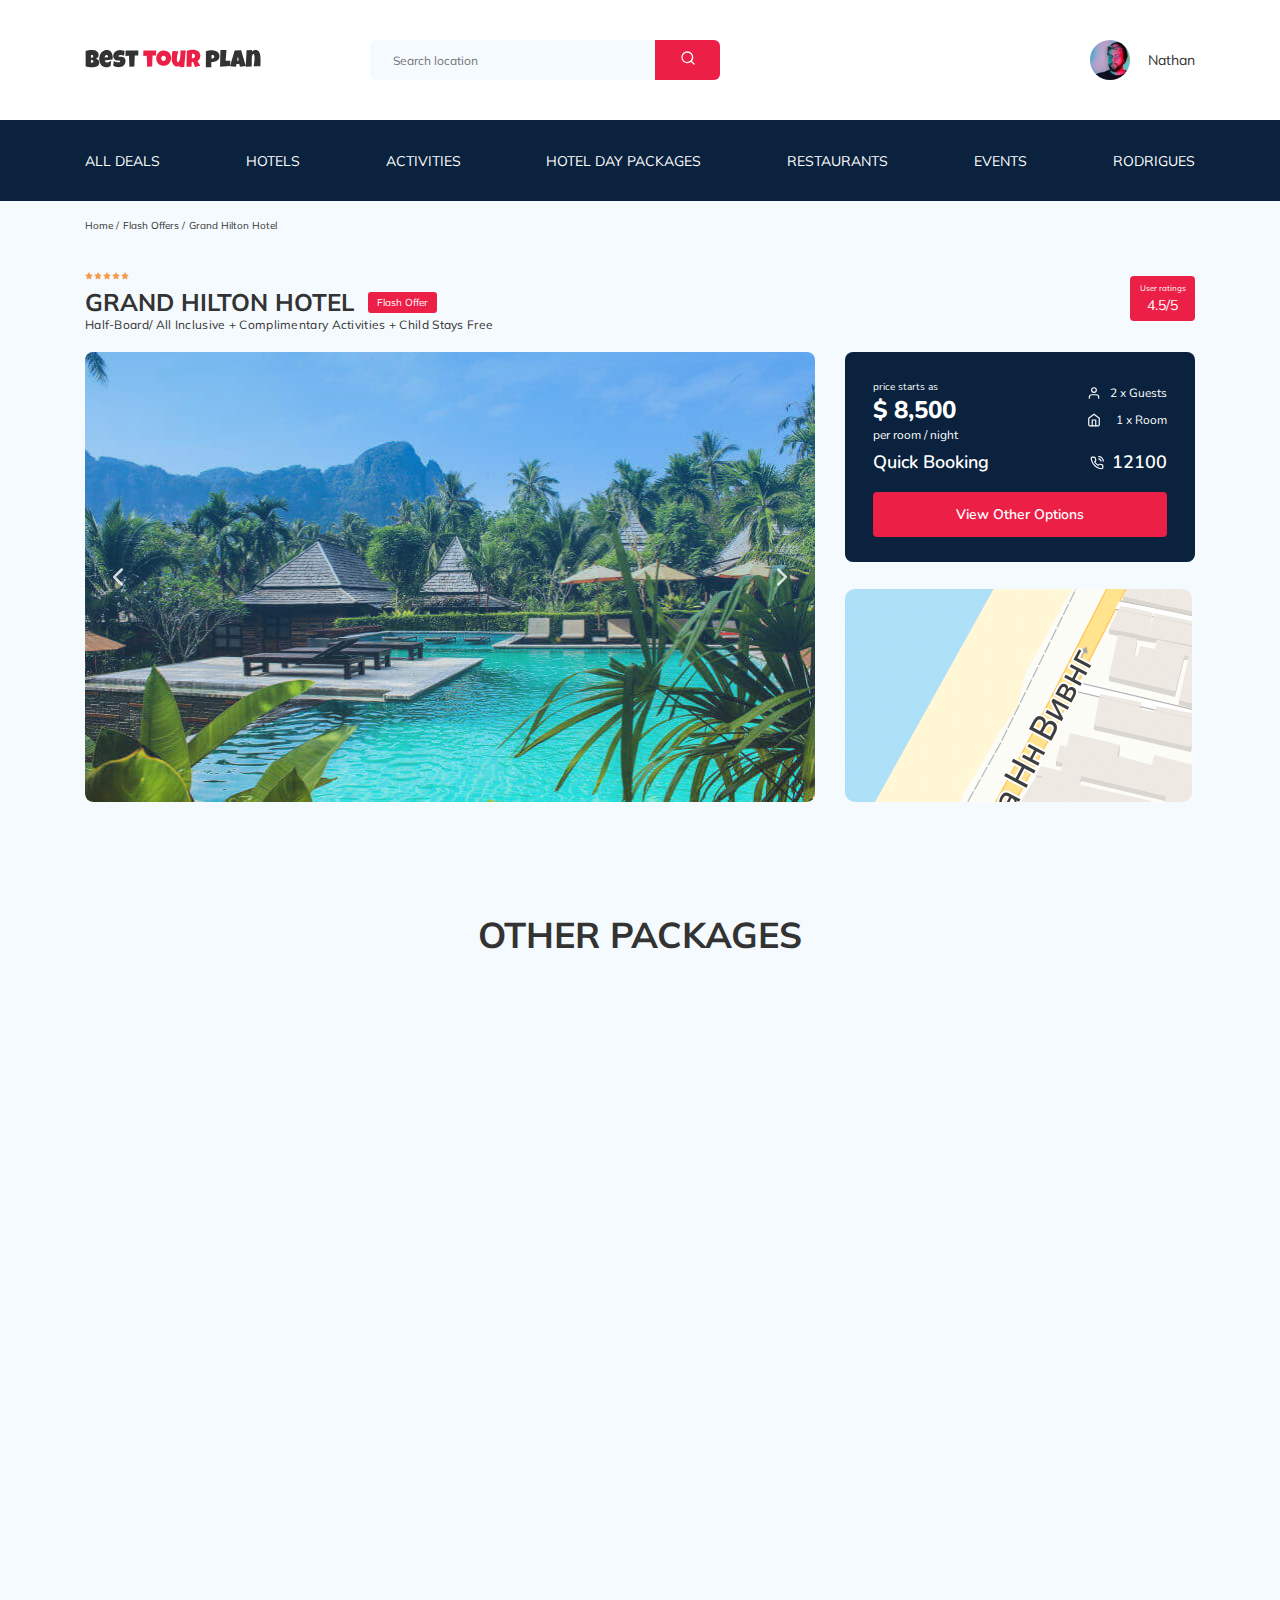
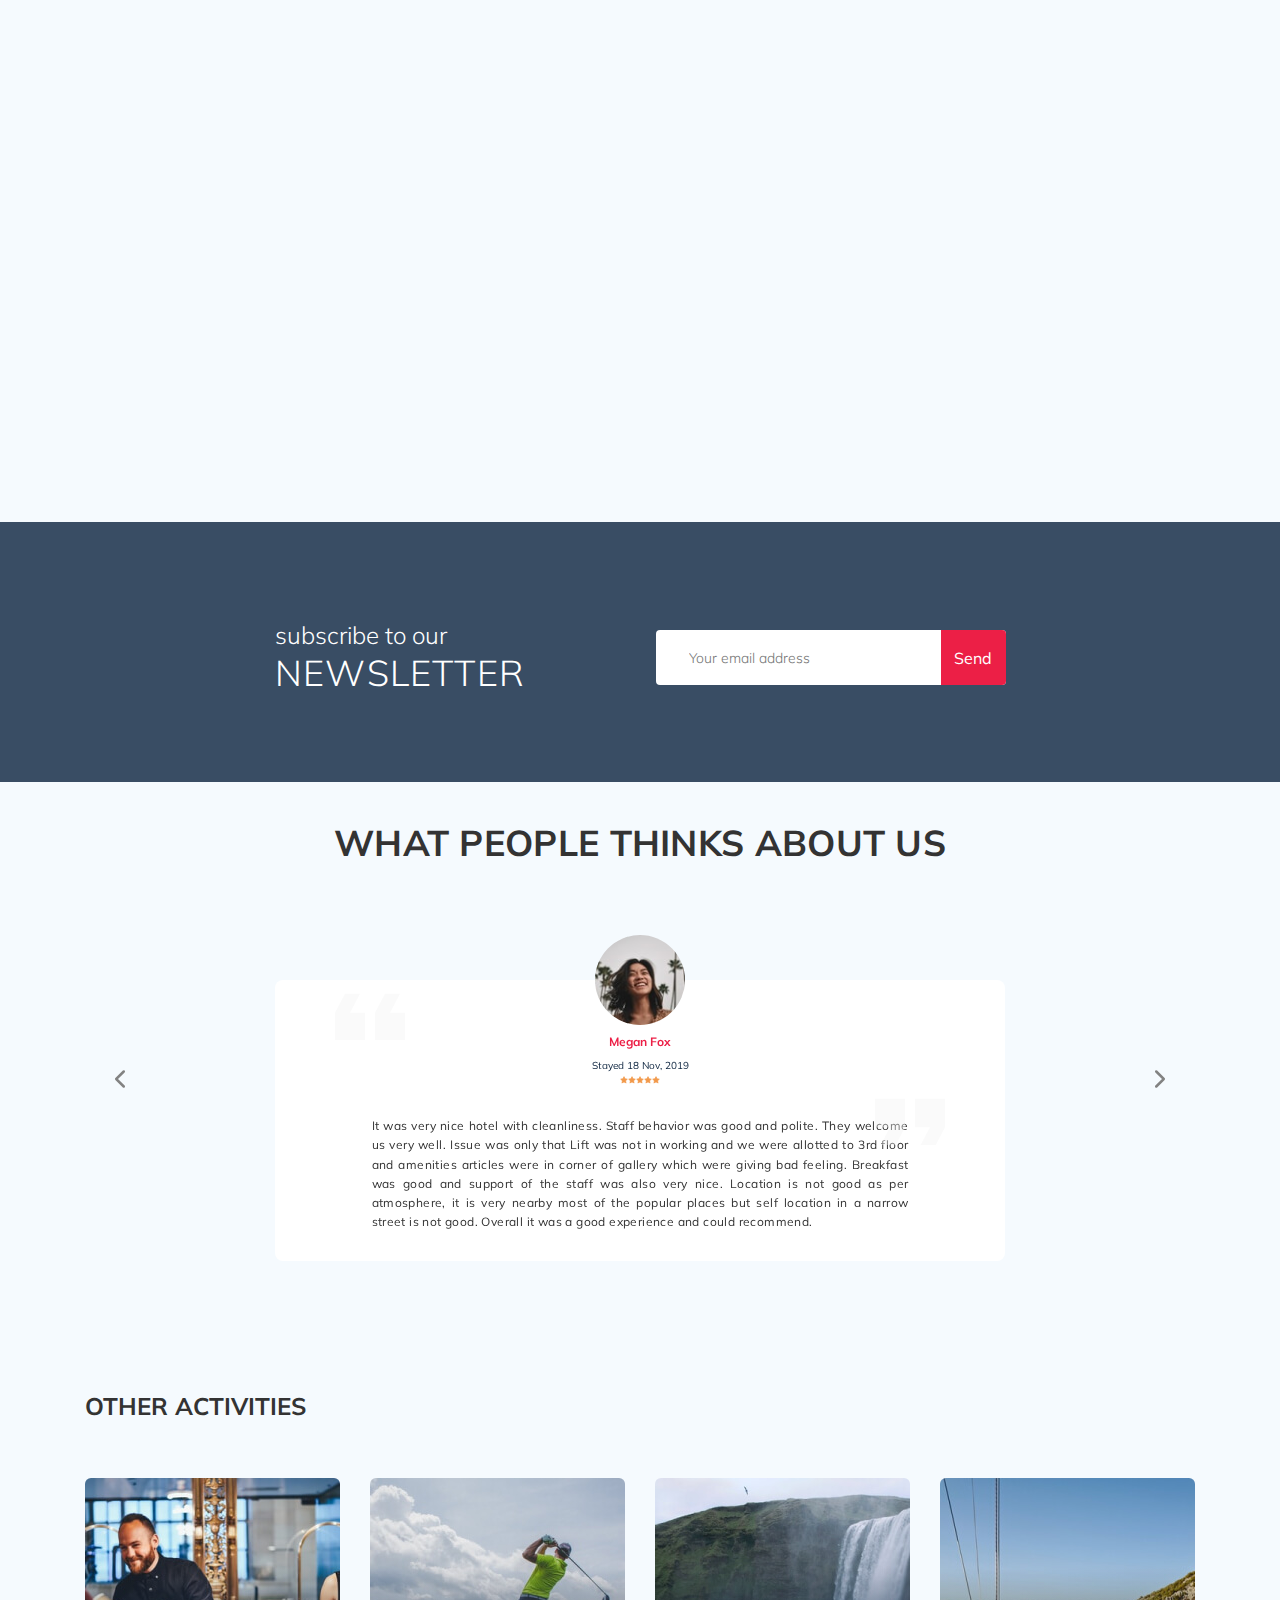
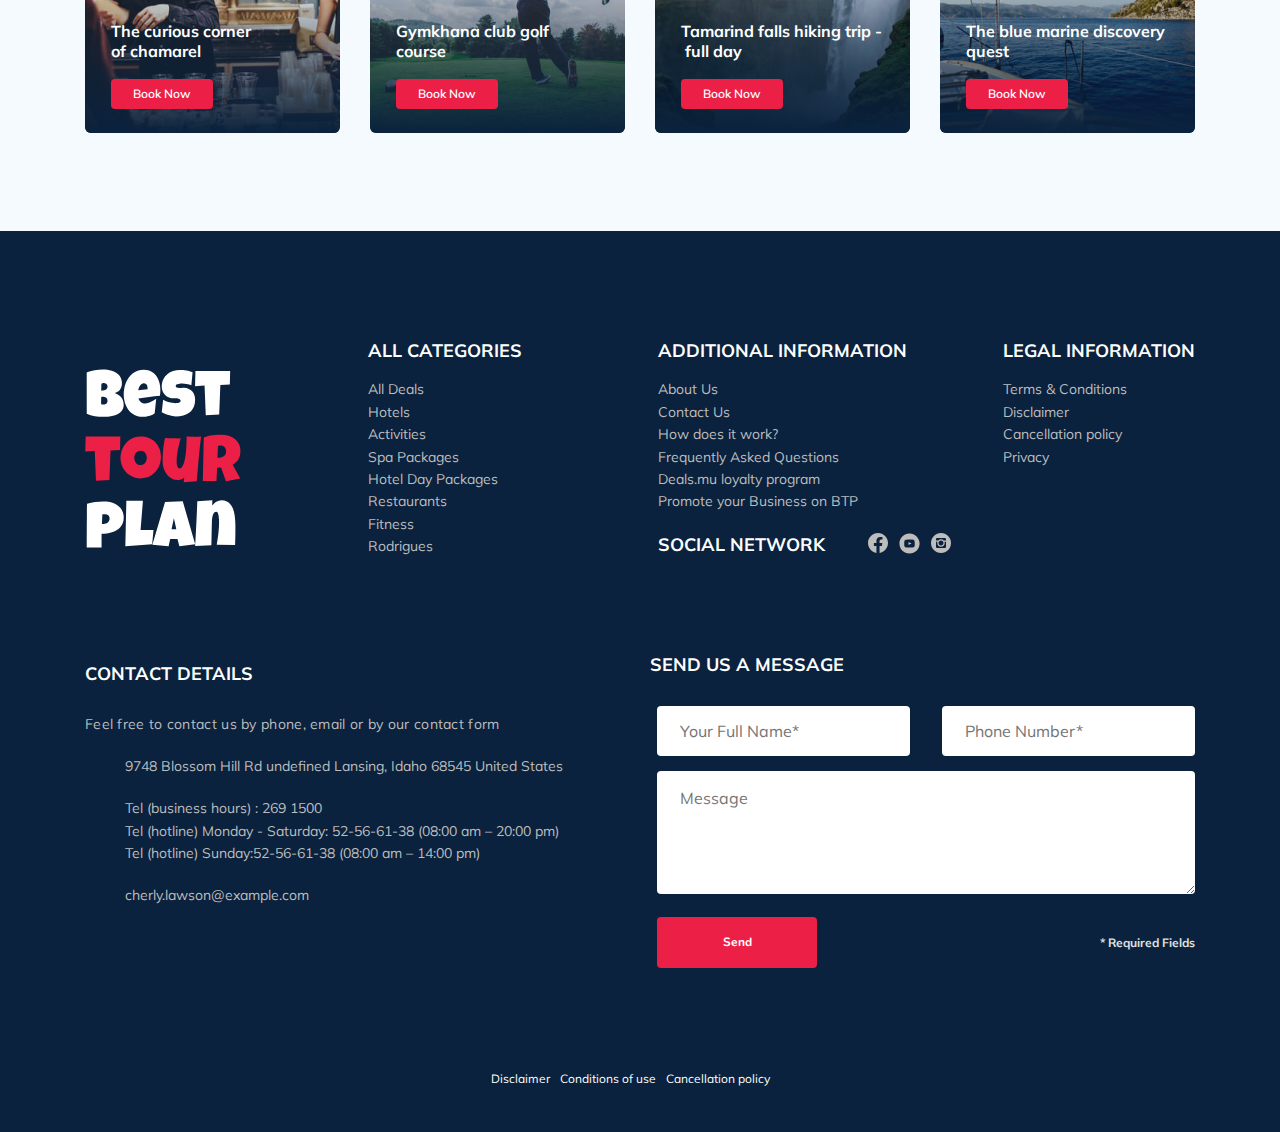
==== commit b86b1ff8: "fix: adaptive" ====
--- a/index.html
+++ b/index.html
@@ -3,16 +3,15 @@
   <head>
     <meta charset="UTF-8" />
     <meta name="viewport" content="width=device-width, initial-scale=1.0" />
+    <meta name="msapplication-TileColor" content="#ffffff">
+    <meta name="msapplication-TileImage" content="/favicon-32x32.png">
+    <meta name="theme-color" content="#ffffff">
     <title>Best your plan - Hotel booking</title>
     <script
-      async
       src="https://api-maps.yandex.ru/2.1/?apikey=59893f20-47e4-42bf-b2d5-a8ca4b22c933&lang=ru_RU"
-      type="text/javascript"
     ></script>
-    <link
-      href="https://fonts.googleapis.com/css2?family=Mulish:wght@400;700&family=Nunito:wght@400;600;700;800&display=swap"
-      rel="stylesheet"
-    />
+    <link rel="icon" type="image/png" sizes="32x32" href="favicon-32x32.png">
+    <link href="https://fonts.googleapis.com/css2?family=Mulish:wght@400;700&family=Nunito:wght@400;600;700;800&display=swap" rel="stylesheet"/>
     <link rel="stylesheet" href="css/swiper-bundle.min.css" />
     <link rel="stylesheet" href="css/aos.css">
     <link rel="stylesheet" href="css/style.css" />
@@ -22,11 +21,12 @@
     <header class="navbar navbar__mobile--fixed">
       <div class="container">
         <div class="navbar-top">
-          <a href="#" class="logo">
+          <a href="https://artsevas.ru/best-tour-plan/" class="logo">
             <img
               src="img/horizontal-logo.svg"
               alt="Logo: Best Tour Plan"
               class="logo__image"
+              loading="lazy"
             />
           </a>
           <form action="#" class="search navbar__search navbar__search--mobile--hidden">
@@ -36,7 +36,7 @@
               placeholder="Search location"
             />
             <button class="search__button">
-              <img src="img/search.svg" alt="Icon: Search" />
+              <img src="img/search.svg" alt="Icon: Search" loading="lazy"/>
             </button>
           </form>
           <!-- /.navbar__search -->
@@ -45,6 +45,7 @@
               src="img/user-avatar.jpeg"
               alt="Avatar: Nathan"
               class="user__avatar"
+              loading="lazy"
             />
             <span class="user__name user__name--light">Nathan</span>
           </a>
@@ -67,6 +68,7 @@
                   src="img/user-avatar.jpeg"
                   alt="Avatar: Nathan"
                   class="user__avatar"
+                  loading="lazy"
                 />
                 <span class="user__name">Nathan</span>
               </a>
@@ -79,7 +81,7 @@
                   placeholder="Search location"
                 />
                 <button class="search__button">
-                  <img src="img/search.svg" alt="Icon: Search" />
+                  <img src="img/search.svg" alt="Icon: Search" loading="lazy"/>
                 </button>
               </form>
             </li>
@@ -134,11 +136,11 @@
           <div class="hotel-info__text">
             <div class="hotel-wrapper">
               <div class="stars">
-                <img src="img/Star.svg" alt="Star" />
-                <img src="img/Star.svg" alt="Star" />
-                <img src="img/Star.svg" alt="Star" />
-                <img src="img/Star.svg" alt="Star" />
-                <img src="img/Star.svg" alt="Star" />
+                <img src="img/Star.svg" alt="Star" class="hotel__star" loading="lazy"/>
+                <img src="img/Star.svg" alt="Star" class="hotel__star" loading="lazy"/>
+                <img src="img/Star.svg" alt="Star" class="hotel__star" loading="lazy"/>
+                <img src="img/Star.svg" alt="Star" class="hotel__star" loading="lazy"/>
+                <img src="img/Star.svg" alt="Star" loading="lazy"/>
               </div>
               <!-- /.stars -->
               <h1 class="hotel-name hotel-info__name">Grand hilton hotel</h1>
@@ -166,6 +168,7 @@
                   src="img/slide.jpg"
                   class="hotel-slider__img"
                   alt="Slide"
+                  loading="lazy"
                 />
               </div>
               <div class="swiper-slide hotel-slider__item">
@@ -173,6 +176,7 @@
                   src="img/slide-2.jpg"
                   class="hotel-slider__img"
                   alt="Slide"
+                  loading="lazy"
                 />
               </div>
               <div class="swiper-slide hotel-slider__item">
@@ -180,6 +184,7 @@
                   src="img/slide-3.jpg"
                   class="hotel-slider__img"
                   alt="Slide"
+                  loading="lazy"
                 />
               </div>
             </div>
@@ -205,6 +210,7 @@
                       src="img/user.svg"
                       alt="Icon: user"
                       class="booking__icon"
+                      loading="lazy"
                     />
                     <span class="booking__description">2 x Guests</span>
                   </div>
@@ -214,6 +220,7 @@
                       src="img/home.svg"
                       alt="Icon: user"
                       class="booking__icon"
+                      loading="lazy"
                     />
                     <span class="booking__description">1 x Room</span>
                   </div>
@@ -225,7 +232,7 @@
               <div class="booking__call-center">
                 <span class="booking__heading">Quick Booking</span>
                 <a href="tell:12100" class="booking__number">
-                  <img src="img/phone-call.svg" alt="Icon: phone" />
+                  <img src="img/phone-call.svg" alt="Icon: phone" loading="lazy"/>
                   <span class="booking__numb">12100</span>
                 </a>
               </div>
@@ -233,8 +240,7 @@
               <button data-toggle="modal" data-href="#booking-modal" class="button booking__button">View Other Options</button>
             </div>
             <!-- /.booking -->
-            <div class="map">
-              <div class="map-holder" id="map-holder"></div>
+            <div class="map" id="map">
             </div>
             <!-- /.map -->
           </div>
@@ -256,17 +262,18 @@
                 src="img/package-1.jpg"
                 alt="Hotel Blue Haven"
                 class="packages-card__img"
+                loading="lazy"
               />
               <span class="packages-card__offer">Flash Offer</span>
             </div>
             <!-- /.packages-card__left -->
             <div class="packages-card__right">
               <div class="packages-card__rating">
-                <img src="img/Star.svg" alt="Star" />
-                <img src="img/Star.svg" alt="Star" />
-                <img src="img/Star.svg" alt="Star" />
-                <img src="img/Star.svg" alt="Star" />
-                <img src="img/Star.svg" alt="Star" />
+                <img src="img/Star.svg" alt="Star" class="packages-card__star" loading="lazy"/>
+                <img src="img/Star.svg" alt="Star" class="packages-card__star" loading="lazy"/>
+                <img src="img/Star.svg" alt="Star" class="packages-card__star" loading="lazy"/>
+                <img src="img/Star.svg" alt="Star" class="packages-card__star" loading="lazy"/>
+                <img src="img/Star.svg" alt="Star" loading="lazy"/>
               </div>
               <!-- /.stars -->
               <h3 class="packages-card__title">Hotel Blue Haven</h3>
@@ -278,26 +285,26 @@
                 mollit. Ipsum est fugiat velit ea ullamco do
               </p>
               <div class="packages-card__map">
-                <img src="img/map-pin.svg" alt="Icon: map-pin" />
+                <img src="img/map-pin.svg" alt="Icon: map-pin" loading="lazy"/>
                 <span class="packages-card__description"
                   >1749 Wheeler Ridge Delaware</span
                 >
               </div>
               <!-- /.packages-card__map -->
               <div class="packages-card__guests">
-                <img src="img/user.svg" alt="Icon: guest" />
+                <img src="img/user.svg" alt="Icon: guest" loading="lazy"/>
                 <span class="packages-card__description">2 x Guests</span>
               </div>
               <!-- /.packages-cars__guests -->
               <div class="packages-card__room">
-                <img src="img/home.svg" alt="Icon: home" />
+                <img src="img/home.svg" alt="Icon: home" loading="lazy"/>
                 <span class="packages-card__description">1 x Room</span>
               </div>
               <!-- /.packages-card__room -->
               <span class="packages-card__price-old">$ 10,500</span>
               <div class="packages-card__price">
                 <span class="packages-card__price-new">$ 8,500</span>
-                <button class="packages-card__button">Book Now</button>
+                <button class="packages-card__button" data-toggle="modal" data-href="#booking-modal">Book Now</button>
               </div>
               <!-- /.packages-card__price -->
             </div>
@@ -310,33 +317,34 @@
                 src="img/package-2.jpg"
                 alt="LUX* Belle Mare"
                 class="packages-case__img"
+                loading="lazy"
               />
               <span class="packages-case__offer">Flash Offer</span>
             </div>
             <!-- /.packages-case__header -->
             <div class="packages-case__info">
               <h3 class="packages-case__title">LUX* Belle Mare</h3>
-              <div class="packages-card__map">
+              <div class="packages-case__map">
                 <img src="img/map-pin.svg" alt="Icon: map-pin" />
-                <span class="packages-card__description"
+                <span class="packages-case__description"
                   >1749 Wheeler Ridge Delaware</span
                 >
               </div>
               <!-- /.packages-card__map -->
-              <div class="packages-card__guests">
-                <img src="img/user.svg" alt="Icon: guest" />
-                <span class="packages-card__description">2 x Guests</span>
+              <div class="packages-case__guests">
+                <img src="img/user.svg" alt="Icon: guest" loading="lazy"/>
+                <span class="packages-case__description">2 x Guests</span>
               </div>
               <!-- /.packages-cars__guests -->
               <div class="packages-case__room">
-                <img src="img/home.svg" alt="Icon: home" />
-                <span class="packages-card__description">1 x Room</span>
+                <img src="img/home.svg" alt="Icon: home" loading="lazy"/>
+                <span class="packages-case__description">1 x Room</span>
               </div>
               <!-- /.packages-case__room -->
               <span class="packages-card__price-old">$ 8,500</span>
               <div class="packages-card__price">
                 <span class="packages-card__price-new">$ 3,000</span>
-                <button class="packages-card__button">Book Now</button>
+                <button class="packages-card__button" data-toggle="modal" data-href="#booking-modal">Book Now</button>
               </div>
               <!-- /.packages-card__price -->
             </div>
@@ -349,33 +357,34 @@
                 src="img/package-3.jpg"
                 alt="White Palace"
                 class="packages-case__img"
+                loading="lazy"
               />
               <span class="packages-case__offer">Flash Offer</span>
             </div>
             <!-- /.packages-case__header -->
             <div class="packages-case__info">
               <h3 class="packages-case__title">White Palace</h3>
-              <div class="packages-card__map">
-                <img src="img/map-pin.svg" alt="Icon: map-pin" />
-                <span class="packages-card__description"
+              <div class="packages-case__map">
+                <img src="img/map-pin.svg" alt="Icon: map-pin" loading="lazy"/>
+                <span class="packages-case__description"
                   >1749 Wheeler Ridge Delaware</span
                 >
               </div>
               <!-- /.packages-card__map -->
-              <div class="packages-card__guests">
-                <img src="img/user.svg" alt="Icon: guest" />
-                <span class="packages-card__description">2 x Guests</span>
+              <div class="packages-case__guests">
+                <img src="img/user.svg" alt="Icon: guest" loading="lazy"/>
+                <span class="packages-case__description">2 x Guests</span>
               </div>
               <!-- /.packages-cars__guests -->
               <div class="packages-case__room">
-                <img src="img/home.svg" alt="Icon: home" />
-                <span class="packages-card__description">1 x Room</span>
+                <img src="img/home.svg" alt="Icon: home" loading="lazy"/>
+                <span class="packages-case__description">1 x Room</span>
               </div>
               <!-- /.packages-case__room -->
               <span class="packages-card__price-old">$ 10,500</span>
               <div class="packages-card__price">
                 <span class="packages-card__price-new">$ 9,500</span>
-                <button class="packages-card__button">Book Now</button>
+                <button class="packages-card__button" data-toggle="modal" data-href="#booking-modal">Book Now</button>
               </div>
               <!-- /.packages-card__price -->
             </div>
@@ -388,33 +397,34 @@
                 src="img/package-4.jpg"
                 alt="Luxury Place"
                 class="packages-case__img"
+                loading="lazy"
               />
               <span class="packages-case__offer">Flash Offer</span>
             </div>
             <!-- /.packages-case__header -->
             <div class="packages-case__info">
               <h3 class="packages-case__title">Luxury Place</h3>
-              <div class="packages-card__map">
-                <img src="img/map-pin.svg" alt="Icon: map-pin" />
-                <span class="packages-card__description"
+              <div class="packages-case__map">
+                <img src="img/map-pin.svg" alt="Icon: map-pin" loading="lazy"/>
+                <span class="packages-case__description"
                   >1749 Wheeler Ridge Delaware</span
                 >
               </div>
               <!-- /.packages-card__map -->
-              <div class="packages-card__guests">
-                <img src="img/user.svg" alt="Icon: guest" />
-                <span class="packages-card__description">2 x Guests</span>
+              <div class="packages-case__guests">
+                <img src="img/user.svg" alt="Icon: guest" loading="lazy"/>
+                <span class="packages-case__description">2 x Guests</span>
               </div>
               <!-- /.packages-cars__guests -->
               <div class="packages-case__room">
-                <img src="img/home.svg" alt="Icon: home" />
-                <span class="packages-card__description">1 x Room</span>
+                <img src="img/home.svg" alt="Icon: home" loading="lazy"/>
+                <span class="packages-case__description">1 x Room</span>
               </div>
               <!-- /.packages-case__room -->
               <span class="packages-card__price-old">$ 4,500</span>
               <div class="packages-card__price">
                 <span class="packages-card__price-new">$ 2,500</span>
-                <button class="packages-card__button">Book Now</button>
+                <button class="packages-card__button" data-toggle="modal" data-href="#booking-modal">Book Now</button>
               </div>
               <!-- /.packages-card__price -->
             </div>
@@ -427,33 +437,34 @@
                 src="img/package-5.jpg"
                 alt="Hotel Five Star"
                 class="packages-case__img"
+                loading="lazy"
               />
               <span class="packages-case__offer">Flash Offer</span>
             </div>
             <!-- /.packages-case__header -->
             <div class="packages-case__info">
               <h3 class="packages-case__title">Hotel Five Star</h3>
-              <div class="packages-card__map">
-                <img src="img/map-pin.svg" alt="Icon: map-pin" />
-                <span class="packages-card__description"
+              <div class="packages-case__map">
+                <img src="img/map-pin.svg" alt="Icon: map-pin" loading="lazy"/>
+                <span class="packages-case__description"
                   >1749 Wheeler Ridge Delaware</span
                 >
               </div>
               <!-- /.packages-card__map -->
-              <div class="packages-card__guests">
-                <img src="img/user.svg" alt="Icon: guest" />
-                <span class="packages-card__description">2 x Guests</span>
+              <div class="packages-case__guests">
+                <img src="img/user.svg" alt="Icon: guest" loading="lazy"/>
+                <span class="packages-case__description">2 x Guests</span>
               </div>
               <!-- /.packages-cars__guests -->
               <div class="packages-case__room">
-                <img src="img/home.svg" alt="Icon: home" />
-                <span class="packages-card__description">1 x Room</span>
+                <img src="img/home.svg" alt="Icon: home" loading="lazy"/>
+                <span class="packages-case__description">1 x Room</span>
               </div>
               <!-- /.packages-case__room -->
               <span class="packages-card__price-old">$ 6,500</span>
               <div class="packages-card__price">
                 <span class="packages-card__price-new">$ 3,500</span>
-                <button class="packages-card__button">Book Now</button>
+                <button class="packages-card__button" data-toggle="modal" data-href="#booking-modal">Book Now</button>
               </div>
               <!-- /.packages-card__price -->
             </div>
@@ -494,7 +505,7 @@
 
     <section class="reviews">
       <div class="container">
-        <h2 class="reviews__title">What people think about us</h2>
+        <h2 class="reviews__title">What people thinks about us</h2>
         <div class="swiper-container reviews-slider">
           <div class="swiper-wrapper">
             <div class="swiper-slide">
@@ -504,15 +515,16 @@
                     src="img/reviews-avatar.jpeg"
                     alt="Photo: Megan Fox"
                     class="reviews-slider__avatar"
+                    loading="lazy"
                   />
                   <h3 class="reviews-slider__username">Megan Fox</h3>
                   <span class="reviews-slider__date">Stayed 18 Nov, 2019</span>
                   <div class="reviews-slider__rating">
-                    <img src="img/Star.svg" alt="Star" />
-                    <img src="img/Star.svg" alt="Star" />
-                    <img src="img/Star.svg" alt="Star" />
-                    <img src="img/Star.svg" alt="Star" />
-                    <img src="img/Star.svg" alt="Star" />
+                    <img src="img/Star.svg" alt="Star" loading="lazy"/>
+                    <img src="img/Star.svg" alt="Star" loading="lazy"/>
+                    <img src="img/Star.svg" alt="Star" loading="lazy"/>
+                    <img src="img/Star.svg" alt="Star" loading="lazy"/>
+                    <img src="img/Star.svg" alt="Star" loading="lazy"/>
                   </div>
                   <!-- /.rating -->
                 </div>
@@ -536,17 +548,18 @@
               <div class="reviews-slider__item">
                 <div class="reviews-slider__profile">
                   <img
-                    src="img/reviews-avatar-second.jpeg"
+                    src="img/reviews-avatar-second.jpg"
                     alt="Photo: John"
                     class="reviews-slider__avatar"
+                    loading="lazy"
                   />
                   <h3 class="reviews-slider__username">John</h3>
                   <span class="reviews-slider__date">Stayed 18 Mar, 2019</span>
                   <div class="reviews-slider__rating">
-                    <img src="img/Star.svg" alt="Star" />
-                    <img src="img/Star.svg" alt="Star" />
-                    <img src="img/Star.svg" alt="Star" />
-                    <img src="img/Star.svg" alt="Star" />
+                    <img src="img/Star.svg" alt="Star" loading="lazy"/>
+                    <img src="img/Star.svg" alt="Star" loading="lazy"/>
+                    <img src="img/Star.svg" alt="Star" loading="lazy"/>
+                    <img src="img/Star.svg" alt="Star" loading="lazy"/>
                   </div>
                   <!-- /.rating -->
                 </div>
@@ -590,9 +603,10 @@
               src="img/card__img-1.jpg"
               alt="The curious corner of chamarel"
               class="card__img"
+              loading="lazy"
             />
-            <h3 class="card__title">The curious corner of chamarel</h3>
-            <button class="card__button">Book Now</button>
+            <h3 class="card__title">The curious corner of&nbsp;chamarel</h3>
+            <button class="card__button" data-toggle="modal" data-href="#booking-modal">Book Now</button>
           </div>
           <!-- /.card -->
           <div class="card activities__card">
@@ -600,9 +614,10 @@
               src="img/card__img-2.jpg"
               alt="Gymkhana club golf course"
               class="card__img"
+              loading="lazy"
             />
             <h3 class="card__title">Gymkhana club golf course</h3>
-            <button class="card__button">Book Now</button>
+            <button class="card__button" data-toggle="modal" data-href="#booking-modal">Book Now</button>
           </div>
           <!-- /.card -->
           <div class="card activities__card">
@@ -610,9 +625,10 @@
               src="img/card__img-3.jpg"
               alt="Tamarind falls hiking trip - full day"
               class="card__img"
+              loading="lazy"
             />
-            <h3 class="card__title">Tamarind falls hiking trip - full day</h3>
-            <button class="card__button">Book Now</button>
+            <h3 class="card__title">Tamarind falls hiking trip&nbsp;-&nbsp;full day</h3>
+            <button class="card__button" data-toggle="modal" data-href="#booking-modal">Book Now</button>
           </div>
           <!-- /.card -->
           <div class="card activities__card">
@@ -620,9 +636,10 @@
               src="img/card__img-4.jpg"
               alt="The blue marine discovery quest"
               class="card__img"
+              loading="lazy"
             />
             <h3 class="card__title">The blue marine discovery quest</h3>
-            <button class="card__button">Book Now</button>
+            <button class="card__button" data-toggle="modal" data-href="#booking-modal">Book Now</button>
           </div>
           <!-- /.card -->
         </div>
@@ -635,11 +652,14 @@
     <footer class="footer">
       <div class="container">
         <div class="footer-wrapper">
-          <img
+          <a href="https://artsevas.ru/best-tour-plan/" class="logo footer__logo">
+            <img
             src="img/vertical-logo.svg"
             alt="Best Tour Plan"
-            class="logo footer__logo"
+            class="logo"
+            loading="lazy"
           />
+          </a>
           <div class="footer__list footer__categories">
             <h3 class="footer__title">All categories</h3>
             <ul class="footer__ul">
@@ -703,16 +723,19 @@
                 ><img
                   src="img/facebook.svg"
                   alt="Icon: Facebook"
+                  loading="lazy"
               /></a>
               <a href="#" class="footer__link"
                 ><img
                   src="img/youtube.svg"
                   alt="Icon: Youtube"
+                  loading="lazy"
               /></a>
               <a href="#" class="footer__link"
                 ><img
                   src="img/instagram.svg"
                   alt="Icon: Instagram"
+                  loading="lazy"
               /></a>
             </div>
             <!-- /.footer__social-links -->
@@ -740,21 +763,24 @@
             <h3 class="footer__title footer__title--mb-3">Contact Details</h3>
             <p class="footer__text">Feel free to contact us by phone, email or by our contact form</p>
             <ul class="footer__ul">
-              <li class="footer__item footer__icon--mb-2">
-                <div class="footer__icon-wrapper"><img src="img/map-marker.svg" alt="Icon: Map" class="footer__icon"></div>
+              <li class="footer__item footer__icon--mb-2 footer__item-links">
+                <div class="footer__icon-wrapper"><img src="img/map-marker.svg" alt="Icon: Map" class="footer__icon" loading="lazy"></div>
                 <!-- /.footer__icon-wrapper -->
                 9748 Blossom Hill Rd undefined Lansing, Idaho 68545 United States</li>
-              <li class="footer__item footer__icon--mb-2">
-                <div class="footer__icon-wrapper"><img src="img/contact-phone-call.svg" alt="Icon: Phone" class="footer__icon"></div>
+              <li class="footer__item footer__icon--mb-2 footer__item-links">
+                <div class="footer__icon-wrapper"><img src="img/contact-phone-call.svg" alt="Icon: Phone" class="footer__icon" loading="lazy"></div>
                 <!-- /.footer__icon-wrapper -->
-                Tel (business hours) : 269 1500 <br>
-                Tel (hotline) Monday - Saturday: 52-56-61-38 (08:00 am – 20:00 pm) <br>
-                Tel (hotline) Sunday: 52-56-61-38 (08:00 am – 14:00 pm)
+                <div class="footer__links">
+                  <a href="tel:269 1500" class="footer__link">Tel (business hours) : 269 1500</a><br>
+                  <a href="tel:52-56-61-38" class="footer__link">Tel (hotline) Monday - Saturday: 52-56-61-38 (08:00 am – 20:00 pm)</a><br>
+                  <a href="tel:52-56-61-38" class="footer__link">Tel (hotline) Sunday:52-56-61-38 (08:00 am – 14:00 pm)</a>
+                </div>
+                <!-- /.footer__links -->
                 </li>
-              <li class="footer__item footer__icon--mb-2">
-                <div class="footer__icon-wrapper"><img src="img/email.svg" alt="Icon: Email" class="footer__icon"></div>
+              <li class="footer__item footer__icon--mb-2 footer__item-links">
+                <div class="footer__icon-wrapper"><img src="img/email.svg" alt="Icon: Email" class="footer__icon" loading="lazy"></div>
                 <!-- /.footer__icon-wrapper -->
-                cherly.lawson@example.com</li>
+                <a href="mailto:cherly.lawson@example.com" class="footer__link">cherly.lawson@example.com</a></li>
             </ul>
           </div>
           <!-- /.footer__contact-details -->
@@ -762,10 +788,10 @@
             <h3 class="footer__title">Send us a message</h3>
             <form action="send.php" method="POST" class="form footer__form">
               <div class="footer__input-group">
-                <input class="input footer__input" placeholder="Your Full Name*" name="name" required></input>
+                <input class="input footer__input" placeholder="Your Full Name*" name="name" required>
               </div>
               <div class="footer__input-group">
-                <input type="phone" class="input footer__input phone" placeholder="Phone Number*" name="field-name" phone-mask="+7 (999) 999-99-99" required></input>
+                <input type="tel" class="input footer__input phone" placeholder="Phone Number*" name="field-name" phone-mask="+7 (999) 999-99-99" required>
               </div>
               <textarea class="message footer__message" placeholder="Message" name="message"></textarea>
               <button class="button footer__button">Send</button>
@@ -775,6 +801,15 @@
           <!-- /.footer__contacts-form -->
         </div>
         <!-- /.footer-wrapper -->
+        <div class="footer__bottom">
+          <div class="footer__items">
+            <a href="#" class="footer__items-link">Disclaimer</a>
+            <a href="#" class="footer__items-link">Conditions of use</a>
+            <a href="#" class="footer__items-link">Cancellation policy</a>
+          </div>
+          <img src="img/companies.jpg" alt="companies" class="footer__companies" loading="lazy">
+        </div>
+        <!-- /.footer__bottom -->
       </div>
       <!-- /.container -->
     </footer>
@@ -789,9 +824,9 @@
         </a>
         <h3 class="modal__title">Booking</h3>
         <form action="send.php" method="POST" class="form modal__form">
-          <input class="input modal__input" placeholder="Your Full Name*" name="name" required minlength="2"></input>
-          <input type="tel" class="input modal__input phone" placeholder="Phone Number*" name="field-name" phone-mask="+7 (999) 999-99-99" required></input>
-          <input type="email" class="input modal__input" placeholder="Email*" name="email" required></input>
+          <input class="input modal__input" placeholder="Your Full Name*" name="name" required minlength="2">
+          <input type="tel" class="input modal__input phone" placeholder="Phone Number*" name="field-name" phone-mask="+7 (999) 999-99-99" required>
+          <input type="email" class="input modal__input" placeholder="Email*" name="email" required>
           <textarea class="message modal__message" placeholder="Message" name="message"></textarea>
           <button class="button modal__button">Send</button>
           <span class="modal__info">* Required Fields</span>
@@ -809,9 +844,9 @@
         </a>
         <h3 class="modal__title">Send us a feedback</h3>
         <form action="send.php" method="POST" class="form modal__form">
-          <input class="input modal__input" placeholder="Your Full Name*" name="name" required minlength="2"></input>
-          <input type="tel" class="input modal__input phone" placeholder="Phone Number*" name="field-name" phone-mask="+7 (999) 999-99-99" required></input>
-          <input type="email" class="input modal__input" placeholder="Email*" name="email" required></input>
+          <input class="input modal__input" placeholder="Your Full Name*" name="name" required minlength="2">
+          <input type="tel" class="input modal__input phone" placeholder="Phone Number*" name="field-name" phone-mask="+7 (999) 999-99-99" required>
+          <input type="email" class="input modal__input" placeholder="Email*" name="email" required>
           <textarea class="message modal__message" placeholder="Message" name="message"></textarea>
           <button class="button modal__button">Send</button>
           <span class="modal__info">* Required Fields</span>
--- a/css/style.css
+++ b/css/style.css
@@ -1,2 +1,2 @@
-*{-webkit-box-sizing:border-box;box-sizing:border-box}body{font-family:'Muli', sans-serif;color:#333;background-color:#F5FAFE}.container{max-width:1110px;margin:auto}img{max-width:100%}.input{background-color:#fff;border-radius:4px;border:none;padding:0 23px;height:50px}.message{background-color:#fff;border-radius:4px;border:none;padding:18px 23px;height:123px}.button{min-width:160px;min-height:50px;padding:18px;font-weight:bold;font-size:12px;line-height:15px;color:#fff;background-color:#EC1F46;border:none;border-radius:4px;cursor:pointer}.form{display:-webkit-box;display:-ms-flexbox;display:flex;-webkit-box-align:center;-ms-flex-align:center;align-items:center;-webkit-box-pack:justify;-ms-flex-pack:justify;justify-content:space-between;-ms-flex-wrap:wrap;flex-wrap:wrap}.invalid{color:#EC1F46;border-bottom:1px solid #EC1F46}/*! normalize.css v8.0.1 | MIT License | github.com/necolas/normalize.css */html{line-height:1.15;-webkit-text-size-adjust:100%}body{margin:0}main{display:block}h1{font-size:2em;margin:0.67em 0}hr{-webkit-box-sizing:content-box;box-sizing:content-box;height:0;overflow:visible}pre{font-family:monospace, monospace;font-size:1em}a{background-color:transparent}abbr[title]{border-bottom:none;text-decoration:underline;-webkit-text-decoration:underline dotted;text-decoration:underline dotted}b,strong{font-weight:bolder}code,kbd,samp{font-family:monospace, monospace;font-size:1em}small{font-size:80%}sub,sup{font-size:75%;line-height:0;position:relative;vertical-align:baseline}sub{bottom:-0.25em}sup{top:-0.5em}img{border-style:none}button,input,optgroup,select,textarea{font-family:inherit;font-size:100%;line-height:1.15;margin:0}button,input{overflow:visible}button,select{text-transform:none}button,[type="button"],[type="reset"],[type="submit"]{-webkit-appearance:button}button::-moz-focus-inner,[type="button"]::-moz-focus-inner,[type="reset"]::-moz-focus-inner,[type="submit"]::-moz-focus-inner{border-style:none;padding:0}button:-moz-focusring,[type="button"]:-moz-focusring,[type="reset"]:-moz-focusring,[type="submit"]:-moz-focusring{outline:1px dotted ButtonText}fieldset{padding:0.35em 0.75em 0.625em}legend{-webkit-box-sizing:border-box;box-sizing:border-box;color:inherit;display:table;max-width:100%;padding:0;white-space:normal}progress{vertical-align:baseline}textarea{overflow:auto}[type="checkbox"],[type="radio"]{-webkit-box-sizing:border-box;box-sizing:border-box;padding:0}[type="number"]::-webkit-inner-spin-button,[type="number"]::-webkit-outer-spin-button{height:auto}[type="search"]{-webkit-appearance:textfield;outline-offset:-2px}[type="search"]::-webkit-search-decoration{-webkit-appearance:none}::-webkit-file-upload-button{-webkit-appearance:button;font:inherit}details{display:block}summary{display:list-item}template{display:none}[hidden]{display:none}.navbar{background-color:#fff}.navbar-top{display:-webkit-box;display:-ms-flexbox;display:flex;-webkit-box-align:center;-ms-flex-align:center;align-items:center;-webkit-box-pack:justify;-ms-flex-pack:justify;justify-content:space-between;padding-top:40px;padding-bottom:40px}.navbar-top__menu-button{display:none}.navbar__search{margin:auto;margin-left:108px}.navbar-bottom{background-color:#0A223D}.navbar-menu{display:-webkit-box;display:-ms-flexbox;display:flex;-webkit-box-align:center;-ms-flex-align:center;align-items:center;-webkit-box-pack:justify;-ms-flex-pack:justify;justify-content:space-between;color:#fff;list-style:none;margin:0;padding:31px 0}.navbar-menu__item--mobile--visible{display:none}.navbar-menu__link{color:inherit;text-decoration:none;text-transform:uppercase;font-size:14px;line-height:18px}.logo{width:177px;height:auto}.search{display:-webkit-box;display:-ms-flexbox;display:flex;position:relative;overflow:hidden;border-radius:6px;height:40px}.search__input{width:350px;height:100%;padding-left:23px;padding-right:75px;background-color:#F5FAFE;border:none;font-size:12px;line-height:15px;color:#333}.search__button{position:absolute;top:0;right:0;width:65px;height:100%;border:none;background-color:#EC1F46}.user{display:-webkit-box;display:-ms-flexbox;display:flex;-webkit-box-align:center;-ms-flex-align:center;align-items:center;text-decoration:none}.user__avatar{width:40px;height:40px;border-radius:50%;-o-object-fit:cover;object-fit:cover}.user__name{font-size:14px;line-height:18px;color:#333;margin-left:18px}.breadcrumb-list{display:-webkit-box;display:-ms-flexbox;display:flex;-webkit-box-align:center;-ms-flex-align:center;align-items:center;padding:18px 0;margin:0;list-style:none}.breadcrumb-list__item{font-size:10px;line-height:13px}.breadcrumb-list__item:not(:last-child)::after{content:'/';margin-right:4px}.breadcrumb-list__link{text-decoration:none;color:inherit}.hotel{padding-top:23px;padding-bottom:70px}.hotel-info{display:-webkit-box;display:-ms-flexbox;display:flex;-webkit-box-align:center;-ms-flex-align:center;align-items:center;-webkit-box-pack:justify;-ms-flex-pack:justify;justify-content:space-between;padding-bottom:20px}.hotel-info__offer{margin-left:14px;margin-top:4px}.hotel-info__name{margin-top:4px;margin-bottom:0}.hotel-info__description{margin:5px 0}.hotel-name{font-size:24px;line-height:30px}.hotel-wrapper{display:-webkit-box;display:-ms-flexbox;display:flex;-ms-flex-wrap:wrap;flex-wrap:wrap;-webkit-box-align:center;-ms-flex-align:center;align-items:center}.hotel-description{font-size:12px;line-height:15px}.hotel-grid{display:-webkit-box;display:-ms-flexbox;display:flex;-webkit-box-pack:justify;-ms-flex-pack:justify;justify-content:space-between}.hotel-slider{max-width:720px;height:450px;margin-left:0}.hotel-slider__button{position:absolute;top:50%;z-index:99;-webkit-transform:translateY(-50%);transform:translateY(-50%);width:30px;height:30px;border:none;cursor:pointer;background-repeat:no-repeat;background-position:center;background-size:10px;background-color:transparent}.hotel-slider__button:focus{outline:none}.hotel-slider__button--next{right:18px;background-image:url(../img/right.svg)}.hotel-slider__button--prev{left:18px;background-image:url(../img/left.svg)}.hotel-slider__item{width:100%;height:100%;position:relative;border-radius:8px;overflow:hidden}.hotel-slider__item:after{content:'';z-index:10;position:absolute;width:100%;height:100%;top:0;bottom:0;left:0;right:0;background:-webkit-gradient(linear, left top, left bottom, from(rgba(0,122,223,0.48)), to(rgba(255,255,255,0.128)));background:linear-gradient(180deg, rgba(0,122,223,0.48) 0%, rgba(255,255,255,0.128) 100%)}.hotel-right{display:-webkit-box;display:-ms-flexbox;display:flex;-webkit-box-orient:vertical;-webkit-box-direction:normal;-ms-flex-direction:column;flex-direction:column;-webkit-box-pack:justify;-ms-flex-pack:justify;justify-content:space-between}.stars{width:100%}.offer{font-size:10px;line-height:13px;padding:4px 9px;background-color:#EC1F46;border-radius:3px;color:#fff}.rating{max-width:65px;min-height:45px;text-align:center;color:#fff;background-color:#EC1F46;border-radius:4px}.rating__text{font-size:8px;line-height:10px}.rating__counter{font-size:14px;line-height:18px}.booking{font-family:'Nunito', sans-serif;background-color:#0A223D;color:#fff;border-radius:8px;width:350px;min-height:210px;padding:28px}.booking__info{display:-webkit-box;display:-ms-flexbox;display:flex;-webkit-box-align:center;-ms-flex-align:center;align-items:center;-webkit-box-pack:justify;-ms-flex-pack:justify;justify-content:space-between;margin-bottom:9px}.booking__price{display:-webkit-box;display:-ms-flexbox;display:flex;-webkit-box-orient:vertical;-webkit-box-direction:normal;-ms-flex-direction:column;flex-direction:column}.booking__start{font-weight:normal;font-size:10px;line-height:14px}.booking__pricetag{font-style:normal;font-weight:800;font-size:24px;line-height:33px}.booking__per-room{font-weight:normal;font-size:12px;line-height:16px}.booking__room{margin-top:4px}.booking__text{margin-bottom:8px;font-weight:normal;font-size:12px;line-height:16px;display:-webkit-box;display:-ms-flexbox;display:flex;-webkit-box-align:center;-ms-flex-align:center;align-items:center;-webkit-box-pack:justify;-ms-flex-pack:justify;justify-content:space-between}.booking__description{margin-left:9px}.booking__call-center{display:-webkit-box;display:-ms-flexbox;display:flex;-webkit-box-align:center;-ms-flex-align:center;align-items:center;-webkit-box-pack:justify;-ms-flex-pack:justify;justify-content:space-between;margin-bottom:17px}.booking__heading{font-style:normal;font-weight:600;font-size:18px;line-height:25px}.booking__number{display:-webkit-box;display:-ms-flexbox;display:flex;-webkit-box-align:center;-ms-flex-align:center;align-items:center;-webkit-box-pack:justify;-ms-flex-pack:justify;justify-content:space-between;color:inherit;text-decoration:none;font-weight:600;font-size:16px;line-height:25px}.booking__num{margin-left:8px}.booking__button{width:100%;min-height:45px;border-radius:4px;border:none;background-color:#EC1F46;color:#fff;cursor:pointer;font-weight:600;font-size:14px;line-height:19px}.map{position:relative;border-radius:10px;overflow:hidden;width:347px;height:213px;background-image:url(../img/map.png)}.map-holder{position:absolute;display:none;left:0;top:0;right:0;bottom:0}.map:hover .map-holder{display:block}.packages{padding:40px 0 70px 0}.packages-row{display:-ms-grid;display:grid;-ms-grid-columns:(1fr)[3];grid-template-columns:repeat(3, 1fr);-webkit-column-gap:30px;column-gap:30px;row-gap:30px}.packages__title{text-align:center;text-transform:uppercase;font-style:normal;font-weight:bold;font-size:36px;line-height:45px;margin-bottom:65px;margin-top:0}.packages-card{display:-webkit-box;display:-ms-flexbox;display:flex;height:500px;-ms-grid-column:1;-ms-grid-column-span:2;grid-column:1 / 3}.packages-card__left{width:50%;position:relative}.packages-card__offer{position:absolute;top:26px;left:0;background-color:#EC1F46;color:#fff;border-radius:0px 8px 8px 0px;padding:12px 8px;font-weight:600;font-size:12px;line-height:15px}.packages-card__img{height:100%;width:100%;border-radius:8px 0px 0px 8px;-o-object-fit:cover;object-fit:cover}.packages-card__right{width:50%;border-radius:0px 8px 8px 0px;background-color:#0A223D;color:#fff;padding:46px 21px 30px 43px}.packages-card__rating{margin-bottom:5px}.packages-card__title{font-weight:bold;font-size:18px;line-height:23px;margin-top:0;margin-bottom:27px}.packages-card__text{font-weight:normal;font-size:14px;line-height:22px;margin-top:0;margin-bottom:22px}.packages-card__map{margin-bottom:11px}.packages-card__guests{margin-bottom:11px}.packages-card__room{margin-bottom:37px}.packages-card__description{font-weight:normal;font-size:12px;line-height:15px;margin-left:14px}.packages-card__price-old{font-weight:normal;font-size:14px;line-height:18px;-webkit-text-decoration-line:line-through;text-decoration-line:line-through;margin-bottom:5px}.packages-card__price{display:-webkit-box;display:-ms-flexbox;display:flex;-webkit-box-pack:justify;-ms-flex-pack:justify;justify-content:space-between;-webkit-box-align:center;-ms-flex-align:center;align-items:center}.packages-card__price-new{font-weight:bold;font-size:24px;line-height:30px}.packages-card__button{font-weight:600;font-size:14px;line-height:19px;color:#fff;padding:11px 27px;border-radius:4px;border:none;background-color:#EC1F46;cursor:pointer}.packages-card__button:focus{outline:none}.packages-case{display:-webkit-box;display:-ms-flexbox;display:flex;-webkit-box-orient:vertical;-webkit-box-direction:normal;-ms-flex-direction:column;flex-direction:column;height:500px}.packages-case__header{width:100%;height:50%;position:relative}.packages-case__img{width:100%;height:100%;border-radius:8px 8px 0px 0px;-o-object-fit:cover;object-fit:cover}.packages-case__offer{position:absolute;top:26px;left:0;background-color:#EC1F46;color:#fff;border-radius:0px 4px 4px 0px;padding:4px 9px;font-weight:600;font-size:8px;line-height:10px}.packages-case__info{width:100%;height:50%;border-radius:0px 0px 8px 8px;background-color:#0A223D;color:#fff;padding:30px 21px 25px 32px}.packages-case__title{font-weight:bold;font-size:18px;line-height:23px;margin-bottom:23px;margin-top:0}.packages-case__room{margin-bottom:24px}.parallax-window{background:transparent}.newsletter{position:relative;padding:98px 0 87px 0}.newsletter::before{content:'';position:absolute;width:100%;height:100%;top:0;bottom:0;left:0;right:0;background-color:rgba(10,34,61,0.8)}.newsletter-wrapper{display:-webkit-box;display:-ms-flexbox;display:flex;-webkit-box-align:center;-ms-flex-align:center;align-items:center;-webkit-box-pack:justify;-ms-flex-pack:justify;justify-content:space-between;position:relative;max-width:731px;margin:auto}.newsletter-title{display:-webkit-box;display:-ms-flexbox;display:flex;-webkit-box-orient:vertical;-webkit-box-direction:normal;-ms-flex-direction:column;flex-direction:column;color:#fff;font-style:normal;font-weight:300;font-size:24px;line-height:30px}.newsletter-title__strong{font-size:36px;line-height:45px;text-transform:uppercase}.subscribe{position:relative;width:350px;height:55px;border-radius:4px;overflow:hidden}.subscribe__input{position:absolute;width:100%;height:100%;padding-left:33px;padding-right:75px;border:none;font-style:normal;font-weight:300;font-size:14px;line-height:18px}.subscribe__button{position:absolute;right:0;top:0;min-width:65px;height:100%;border:none;background-color:#EC1F46;color:#fff}.reviews{padding:40px 0 70px 0}.reviews__title{font-style:normal;font-weight:bold;font-size:36px;line-height:45px;text-align:center;text-transform:uppercase;margin-bottom:70px}.reviews-slider__item{display:-webkit-box;display:-ms-flexbox;display:flex;-webkit-box-orient:vertical;-webkit-box-direction:normal;-ms-flex-direction:column;flex-direction:column;-webkit-box-align:center;-ms-flex-align:center;align-items:center;position:relative;max-width:730px;margin:45px auto 0;background-color:#fff;border-radius:8px;padding:0 62px 30px}.reviews-slider__item::before{content:'';position:absolute;left:60px;top:13px;width:70px;height:47px;background-image:url(../img/quote-left.svg);background-repeat:no-repeat}.reviews-slider__item::after{content:'';position:absolute;right:60px;top:118px;width:70px;height:47px;background-image:url(../img/quote-right.svg);background-repeat:no-repeat}.reviews-slider__button{position:absolute;top:50%;-webkit-transform:translateY(-50%);transform:translateY(-50%);width:30px;height:30px;background-repeat:no-repeat;background-size:10px;background-position:center;border:none;background-color:transparent;z-index:99}.reviews-slider__button--prev{background-image:url(../img/arrow-prev.svg);left:0}.reviews-slider__button--next{background-image:url(../img/arrow-next.svg);right:0}.reviews-slider__profile{display:-webkit-box;display:-ms-flexbox;display:flex;-webkit-box-orient:vertical;-webkit-box-direction:normal;-ms-flex-direction:column;flex-direction:column;-webkit-box-align:center;-ms-flex-align:center;align-items:center;margin-top:-45px;margin-bottom:30px}.reviews-slider__avatar{width:90px;height:90px;border-radius:50%;-o-object-fit:cover;object-fit:cover;margin-bottom:9px}.reviews-slider__username{font-style:normal;font-weight:bold;font-size:12px;line-height:15px;color:#EC1F46;margin-bottom:10px}.reviews-slider__date{font-style:normal;font-weight:normal;font-size:10px;line-height:13px;color:#0A223D;margin-bottom:4px}.reviews-slider__rating{display:-webkit-box;display:-ms-flexbox;display:flex;-webkit-box-align:center;-ms-flex-align:center;align-items:center}.reviews-slider__text{margin:auto;max-width:537px;font-style:normal;font-weight:normal;font-size:12px;line-height:160%;text-align:justify}.activities{padding:60px 0 98px 0}.activities__title{font-style:normal;font-weight:bold;font-size:24px;line-height:30px;text-transform:uppercase;margin-bottom:57px}.activities-wrapper{display:-webkit-box;display:-ms-flexbox;display:flex;-webkit-box-pack:justify;-ms-flex-pack:justify;justify-content:space-between}.card{position:relative;display:-webkit-box;display:-ms-flexbox;display:flex;-webkit-box-orient:vertical;-webkit-box-direction:normal;-ms-flex-direction:column;flex-direction:column;-webkit-box-align:start;-ms-flex-align:start;align-items:flex-start;padding:24px 26px;width:255px;height:255px;border-radius:6px;overflow:hidden}.card::before{content:'';position:absolute;left:0;right:0;top:0;bottom:0;background:linear-gradient(179.83deg, rgba(196,196,196,0) 35.34%, #0A223D 99.85%);z-index:-1}.card__img{position:absolute;left:0;right:0;top:0;bottom:0;width:100%;height:100%;-o-object-fit:cover;object-fit:cover;z-index:-2}.card__title{margin-top:auto;margin-bottom:18px;color:#fff;font-weight:bold;font-size:16px;line-height:20px}.card__button{font-weight:600;font-size:12px;line-height:16px;color:#fff;padding:7px 22px;border:none;border-radius:4px;background-color:#EC1F46;cursor:pointer}.footer{background-color:#0A223D;color:#fff;padding-top:108px;padding-bottom:46px}.footer-wrapper{display:-ms-grid;display:grid;-ms-grid-columns:(minmax(min-content, 1fr))[4];grid-template-columns:repeat(4, minmax(-webkit-min-content, 1fr));grid-template-columns:repeat(4, minmax(min-content, 1fr));grid-gap:20px;grid-auto-rows:minmax(40px, -webkit-min-content);grid-auto-rows:minmax(40px, min-content);-webkit-box-align:start;-ms-flex-align:start;align-items:start}.footer__logo{width:166px;-ms-grid-row:1;-ms-grid-row-span:2;grid-row:1 / 3;-ms-flex-item-align:stretch;-ms-grid-row-align:stretch;align-self:stretch}.footer__categories{-ms-grid-row:1;-ms-grid-row-span:3;grid-row:1 / 4}.footer__social-links{display:-webkit-box;display:-ms-flexbox;display:flex;-webkit-box-align:center;-ms-flex-align:center;align-items:center;min-width:83px;-webkit-box-pack:justify;-ms-flex-pack:justify;justify-content:space-between}.footer__social-network{display:-webkit-box;display:-ms-flexbox;display:flex;-webkit-box-align:start;-ms-flex-align:start;align-items:start;-ms-grid-row:2;-ms-grid-row-span:2;grid-row:2 / 4;grid-column:span 2}.footer__contact-details{grid-column:span 2}.footer__contact-form{grid-column:span 2}.footer__ul{padding:0;margin:0;list-style-type:none}.footer__title{margin:0 0 16px 0;font-weight:bold;font-size:18px;line-height:23px;text-transform:uppercase}.footer__title--inline{margin:0 43px 0 0}.footer__title--mb-3{margin-bottom:30px}.footer__item{display:-webkit-box;display:-ms-flexbox;display:flex;-ms-flex-line-pack:start;align-content:flex-start;font-weight:normal;font-size:14px;line-height:160%;color:#BDBDBD}.footer__item--mb-2{margin-bottom:20px}.footer__icon-wrapper{min-width:40px}.footer__link{text-decoration:none;color:inherit}.footer__text{color:#BDBDBD;margin-bottom:22px}.footer__input{width:100%}.footer__input-group{margin-bottom:15px;-ms-flex-preferred-size:47%;flex-basis:47%}.footer__message{-ms-flex-preferred-size:100%;flex-basis:100%;margin-bottom:23px}.footer__info{font-weight:bold;font-size:12px;line-height:15px;color:#E0E0E0}.modal__overlay{position:fixed;left:0;top:0;right:0;bottom:0;background-color:rgba(0,143,223,0.39);z-index:100;visibility:hidden;opacity:0;-webkit-transition:opacity 0.2s;transition:opacity 0.2s}.modal__overlay--visible{visibility:visible;opacity:1}.modal__dialog{position:fixed;top:50%;left:50%;padding:33px 88px;max-width:478px;background-color:#0A223D;color:#fff;border-radius:8px;-webkit-transform:translate(-50%, -50%);transform:translate(-50%, -50%);z-index:101;visibility:hidden;-webkit-transition:opacity 0.2s;transition:opacity 0.2s;opacity:0}.modal__dialog--visible{visibility:visible;opacity:1}.modal__close{position:absolute;right:18px;top:17px;text-decoration:none;cursor:pointer}.modal__input{width:100%;margin-top:15px}.modal__message{width:100%;min-height:123px;margin-top:15px}.modal__button{margin-top:15px}.modal__info{font-weight:bold;font-size:12px;line-height:15px;color:#E0E0E0}.modal__title{font-weight:bold;font-size:18px;line-height:23px;text-transform:uppercase;margin-bottom:15px;text-align:center}@media (max-width: 1200px){.container{max-width:960px}.hotel-slider{width:590px}.hotel-slider__img{width:100%;height:100%;-o-object-fit:cover;object-fit:cover}.card{width:230px;height:230px}.footer__input-group{-ms-flex-preferred-size:100%;flex-basis:100%}}@media (max-width: 992px){.container,.newsletter-wrapper{max-width:700px}.logo{width:132px}.navbar-top{padding-top:30px;padding-bottom:30px}.navbar__search{margin-left:auto}.navbar-menu{padding-top:22px;padding-bottom:22px}.navbar-menu__link{font-size:12px;line-height:15px}.search__input{width:340px}.hotel-grid{-webkit-box-orient:vertical;-webkit-box-direction:normal;-ms-flex-direction:column;flex-direction:column}.hotel__slider{margin-bottom:30px;width:100%}.hotel-right{-webkit-box-orient:horizontal;-webkit-box-direction:normal;-ms-flex-direction:row;flex-direction:row}.booking{width:340px}.map{width:340px}.reviews-slider__item{max-width:580px}.activities-wrapper{-ms-flex-wrap:wrap;flex-wrap:wrap}.activities__card{margin-bottom:20px}.card{width:340px;height:250px}.packages-row{-ms-grid-columns:(1fr)[2];grid-template-columns:repeat(2, 1fr);-webkit-column-gap:30px;column-gap:30px;row-gap:30px}.footer-wrapper{-ms-grid-columns:(1fr)[6];grid-template-columns:repeat(6, 1fr);grid-row-gap:40px}.footer__input-group{-ms-flex-preferred-size:48%;flex-basis:48%}.footer__logo{-ms-grid-row:1;-ms-grid-row-span:1;grid-row:1 / 2;grid-column:span 2}.footer__social-network{-ms-grid-row:1;-ms-grid-row-span:1;grid-row:1 / 2;grid-column:span 4;-ms-flex-item-align:center;-ms-grid-row-align:center;align-self:center}.footer__categories{-ms-grid-row:2;-ms-grid-row-span:1;grid-row:2 / 3;grid-column:span 2}.footer__additional{grid-column:span 2}.footer__legal{grid-column:span 2}.footer__contact-details{grid-column:span 5;-ms-grid-row:3;grid-row:3}.footer__contact-form{grid-column:span 5;-ms-grid-row:4;grid-row:4}}@media (max-width: 768px){body{padding-top:78px}.container{max-width:576px;width:92%}.navbar-bottom{display:none;position:fixed;left:0;right:0;bottom:0;top:78px;padding-top:30px}.navbar-bottom--visible{display:block;overflow:scroll}.navbar-menu{-webkit-box-orient:vertical;-webkit-box-direction:normal;-ms-flex-direction:column;flex-direction:column}.navbar-menu__item{margin-bottom:20px}.navbar-menu__item--mobile--visible{display:-webkit-box;display:-ms-flexbox;display:flex}.navbar__search--mobile--hidden,.navbar__user--mobile--hidden{display:none}.navbar__search--mobile--visible,.navbar__user--mobile--visible{display:-webkit-box;display:-ms-flexbox;display:flex}.navbar__user{-webkit-box-orient:vertical;-webkit-box-direction:normal;-ms-flex-direction:column;flex-direction:column;-webkit-box-pack:center;-ms-flex-pack:center;justify-content:center}.navbar__mobile--fixed{position:fixed;left:0;top:0;right:0;z-index:99}.menu-button{display:-webkit-box;display:-ms-flexbox;display:flex;-webkit-box-align:center;-ms-flex-align:center;align-items:center;-webkit-box-pack:justify;-ms-flex-pack:justify;justify-content:space-between;-webkit-box-orient:vertical;-webkit-box-direction:normal;-ms-flex-direction:column;flex-direction:column;padding:0;width:16px;height:11px;border:none;background-color:#fff;cursor:pointer;outline:none}.menu-button__line{width:16px;height:1px;background-color:#333}.user__name{color:#fff;margin-left:0;margin-top:10px}.stars{-ms-flex-preferred-size:13%;flex-basis:13%}.hotel-name{-ms-flex-preferred-size:100%;flex-basis:100%}.hotel-wrapper{-webkit-box-pack:justify;-ms-flex-pack:justify;justify-content:space-between}.hotel-info__text{width:100%}.hotel-info__name{margin-top:10px}.hotel-info__rating{display:none}.hotel-info__offer{-webkit-box-ordinal-group:0;-ms-flex-order:-1;order:-1;margin-left:0}.hotel__slider{height:350px}.hotel-right{-webkit-box-orient:vertical;-webkit-box-direction:normal;-ms-flex-direction:column;flex-direction:column;min-height:450px}.booking{width:100%}.map{width:100%}.newsletter-wrapper{-webkit-box-orient:vertical;-webkit-box-direction:normal;-ms-flex-direction:column;flex-direction:column;-webkit-box-align:start;-ms-flex-align:start;align-items:flex-start;max-width:576px;width:92%}.reviews-slider__item{padding:0 30px 30px}.reviews-slider__item::before,.reviews-slider__item::after{display:none}.reviews-slider__button{top:32px}.reviews-slider__button--prev{left:50%;-webkit-transform:translate(-50%, 0);transform:translate(-50%, 0);margin-left:-65px}.reviews-slider__button--next{right:50%;-webkit-transform:translate(50%, 0);transform:translate(50%, 0);margin-right:-65px}.reviews__title{font-size:18px;line-height:23px}.activities{padding-top:40px;padding-bottom:60px}.card{width:49%;height:255px}.packages__title{font-size:18px;line-height:23px}.packages-card{height:450px}.packages-card__offer{border-radius:0px 4px 4px 0px;padding:4px 9px;font-weight:600;font-size:8px;line-height:10px}.packages-card__right{padding:25px 11px 20px 20px}.packages-card__title{margin-bottom:15px}.packages-card__text{margin-bottom:10px}.packages-card__map{margin-bottom:10px}.packages-card__guests{margin-bottom:10px}.packages-card__room{margin-bottom:15px}.packages-card__price-old{font-size:12px;line-height:15px}.packages-card__price-new{font-size:18px;line-height:22px}.packages-card__button{line-height:18px;padding:8px 15px}.packages-case{height:450px}.packages-case__info{padding:25px 11px 20px 20px}.modal__input{width:420px}.footer__input-group{-ms-flex-preferred-size:100%;flex-basis:100%}}@media (max-width: 576px){.logo{width:99px}.stars{-ms-flex-preferred-size:15%;flex-basis:15%}.hotel__slider{height:250px;margin-bottom:20px}.newslatter{padding:76px 0 83px 0}.newslatter-title{font-size:20px;line-height:25px}.newslatter-title__strong{font-size:30px;line-height:38px}.newslatter__title{margin-bottom:37px}.subscribe{width:100%}.card{width:100%}.packages-row{-ms-grid-columns:(1fr)[1];grid-template-columns:repeat(1, 1fr)}.packages-card{height:720px;-webkit-box-orient:vertical;-webkit-box-direction:normal;-ms-flex-direction:column;flex-direction:column;-ms-grid-column:1;grid-column:1 / 1}.packages-card__left{width:100%;height:50%}.packages-card__img{border-radius:8px 8px 0px 0px}.packages-card__right{width:100%;height:50%;border-radius:0px 0px 8px 8px}.packages-case{height:500px}.modal__input{width:400px}.modal__info{margin-top:10px}.footer-wrapper{-ms-grid-columns:1fr;grid-template-columns:1fr}.footer__logo{-ms-grid-row:1;grid-row:1;-ms-grid-column:1;grid-column:1}.footer__social-network{-ms-grid-row:2;grid-row:2;-ms-grid-column:1;grid-column:1}.footer__additional{-ms-grid-row:3;grid-row:3;-ms-grid-column:1;grid-column:1}.footer__categories{-ms-grid-row:4;grid-row:4;-ms-grid-column:1;grid-column:1}.footer__legal{-ms-grid-row:5;grid-row:5;-ms-grid-column:1;grid-column:1}.footer__contact-details{-ms-grid-row:6;grid-row:6;-ms-grid-column:1;grid-column:1}.footer__contact-form{-ms-grid-row:7;grid-row:7;-ms-grid-column:1;grid-column:1}.footer__info{-ms-flex-preferred-size:100%;flex-basis:100%;-webkit-box-ordinal-group:2;-ms-flex-order:1;order:1;margin-bottom:15px}.footer__button{-webkit-box-ordinal-group:3;-ms-flex-order:2;order:2}}@media (max-width: 480px){.stars{-ms-flex-preferred-size:20%;flex-basis:20%}.packages-card{height:500px}.packages-card__text{display:none}.search__input{width:315px}.search__button{width:50px}.modal__dialog{width:90%;padding:20px 30px}.modal__input{width:98%;margin-left:0}.modal__message{width:98%}}@media (max-width: 320px){.stars{-ms-flex-preferred-size:25%;flex-basis:25%}.search__input{width:260px}}
+*{-webkit-box-sizing:border-box;box-sizing:border-box}body{font-family:'Mulish', sans-serif;color:#333;background-color:#F5FAFE}.container{max-width:1110px;margin:auto}img{max-width:100%}.input{background-color:#fff;border-radius:4px;border:none;padding:0 23px;height:50px}.message{background-color:#fff;border-radius:4px;border:none;padding:18px 23px;height:123px}.button{font-family:'Nunito', sans-serif;min-width:160px;min-height:50px;padding:18px;font-weight:bold;font-size:12px;line-height:15px;color:#fff;background-color:#EC1F46;border:none;border-radius:4px;cursor:pointer}.form{display:-webkit-box;display:-ms-flexbox;display:flex;-webkit-box-align:center;-ms-flex-align:center;align-items:center;-webkit-box-pack:justify;-ms-flex-pack:justify;justify-content:space-between;-ms-flex-wrap:wrap;flex-wrap:wrap}.invalid{color:#EC1F46;border-bottom:1px solid #EC1F46}/*! normalize.css v8.0.1 | MIT License | github.com/necolas/normalize.css */html{line-height:1.15;-webkit-text-size-adjust:100%}body{margin:0}main{display:block}h1{font-size:2em;margin:0.67em 0}hr{-webkit-box-sizing:content-box;box-sizing:content-box;height:0;overflow:visible}pre{font-family:monospace, monospace;font-size:1em}a{background-color:transparent}abbr[title]{border-bottom:none;text-decoration:underline;-webkit-text-decoration:underline dotted;text-decoration:underline dotted}b,strong{font-weight:bolder}code,kbd,samp{font-family:monospace, monospace;font-size:1em}small{font-size:80%}sub,sup{font-size:75%;line-height:0;position:relative;vertical-align:baseline}sub{bottom:-0.25em}sup{top:-0.5em}img{border-style:none}button,input,optgroup,select,textarea{font-family:inherit;font-size:100%;line-height:1.15;margin:0}button,input{overflow:visible}button,select{text-transform:none}button,[type="button"],[type="reset"],[type="submit"]{-webkit-appearance:button}button::-moz-focus-inner,[type="button"]::-moz-focus-inner,[type="reset"]::-moz-focus-inner,[type="submit"]::-moz-focus-inner{border-style:none;padding:0}button:-moz-focusring,[type="button"]:-moz-focusring,[type="reset"]:-moz-focusring,[type="submit"]:-moz-focusring{outline:1px dotted ButtonText}fieldset{padding:0.35em 0.75em 0.625em}legend{-webkit-box-sizing:border-box;box-sizing:border-box;color:inherit;display:table;max-width:100%;padding:0;white-space:normal}progress{vertical-align:baseline}textarea{overflow:auto}[type="checkbox"],[type="radio"]{-webkit-box-sizing:border-box;box-sizing:border-box;padding:0}[type="number"]::-webkit-inner-spin-button,[type="number"]::-webkit-outer-spin-button{height:auto}[type="search"]{-webkit-appearance:textfield;outline-offset:-2px}[type="search"]::-webkit-search-decoration{-webkit-appearance:none}::-webkit-file-upload-button{-webkit-appearance:button;font:inherit}details{display:block}summary{display:list-item}template{display:none}[hidden]{display:none}.navbar{background-color:#fff}.navbar-top{display:-webkit-box;display:-ms-flexbox;display:flex;-webkit-box-align:center;-ms-flex-align:center;align-items:center;-webkit-box-pack:justify;-ms-flex-pack:justify;justify-content:space-between;padding-top:40px;padding-bottom:40px}.navbar-top__menu-button{display:none}.navbar__search{margin:auto;margin-left:108px}.navbar-bottom{background-color:#0A223D}.navbar-menu{display:-webkit-box;display:-ms-flexbox;display:flex;-webkit-box-align:center;-ms-flex-align:center;align-items:center;-webkit-box-pack:justify;-ms-flex-pack:justify;justify-content:space-between;color:#fff;list-style:none;margin:0;padding:31px 0}.navbar-menu__item--mobile--visible{display:none}.navbar-menu__link{color:inherit;text-decoration:none;text-transform:uppercase;font-size:14px;line-height:18px}.logo{width:177px;height:auto}.search{display:-webkit-box;display:-ms-flexbox;display:flex;position:relative;overflow:hidden;border-radius:6px;height:40px}.search__input{width:350px;height:100%;padding-left:23px;padding-right:75px;background-color:#F5FAFE;border:none;font-size:12px;line-height:15px;color:#333}.search__button{position:absolute;top:0;right:0;width:65px;height:100%;border:none;background-color:#EC1F46;cursor:pointer}.user{display:-webkit-box;display:-ms-flexbox;display:flex;-webkit-box-align:center;-ms-flex-align:center;align-items:center;text-decoration:none}.user__avatar{width:40px;height:40px;border-radius:50%;-o-object-fit:cover;object-fit:cover}.user__name{font-size:14px;line-height:18px;color:#333;margin-left:18px}.breadcrumb-list{display:-webkit-box;display:-ms-flexbox;display:flex;-webkit-box-align:center;-ms-flex-align:center;align-items:center;padding:18px 0;margin:0;list-style:none}.breadcrumb-list__item{font-size:10px;line-height:13px}.breadcrumb-list__item:not(:last-child)::after{content:'/';margin-right:4px}.breadcrumb-list__link{text-decoration:none;color:inherit}.hotel{padding-top:15px;padding-bottom:70px}.hotel-info{display:-webkit-box;display:-ms-flexbox;display:flex;-webkit-box-align:center;-ms-flex-align:center;align-items:center;-webkit-box-pack:justify;-ms-flex-pack:justify;justify-content:space-between;padding-bottom:20px}.hotel-info__offer{margin-left:14px;margin-top:4px}.hotel-info__name{margin-top:4px;margin-bottom:0}.hotel-info__description{margin:0 0}.hotel-info__button{margin-top:20px}.hotel-name{font-size:24px;line-height:30px;text-transform:uppercase}.hotel-wrapper{display:-webkit-box;display:-ms-flexbox;display:flex;-ms-flex-wrap:wrap;flex-wrap:wrap;-webkit-box-align:center;-ms-flex-align:center;align-items:center}.hotel__star{margin-right:-3px}.hotel-description{font-size:12px;line-height:15px;letter-spacing:0.3px}.hotel-grid{display:-webkit-box;display:-ms-flexbox;display:flex;-webkit-box-pack:justify;-ms-flex-pack:justify;justify-content:space-between}.hotel-slider{max-width:730px;height:450px;margin-left:0}.hotel-slider__button{position:absolute;top:50%;z-index:99;-webkit-transform:translateY(-50%);transform:translateY(-50%);width:30px;height:30px;border:none;cursor:pointer;background-repeat:no-repeat;background-position:center;background-size:10px;background-color:transparent}.hotel-slider__button:focus{outline:none}.hotel-slider__button--next{right:18px;background-image:url(../img/right.svg)}.hotel-slider__button--prev{left:18px;background-image:url(../img/left.svg)}.hotel-slider__item,.hotel-slider__img{width:100%;height:100%;position:relative;border-radius:8px;overflow:hidden}.hotel-slider__item:after,.hotel-slider__img:after{content:'';z-index:10;position:absolute;width:100%;height:100%;top:0;bottom:0;left:0;right:0;background:-webkit-gradient(linear, left top, left bottom, from(rgba(0,122,223,0.48)), to(rgba(255,255,255,0.128)));background:linear-gradient(180deg, rgba(0,122,223,0.48) 0%, rgba(255,255,255,0.128) 100%)}.hotel-right{display:-webkit-box;display:-ms-flexbox;display:flex;-webkit-box-orient:vertical;-webkit-box-direction:normal;-ms-flex-direction:column;flex-direction:column;-webkit-box-pack:justify;-ms-flex-pack:justify;justify-content:space-between}.stars{width:100%}.offer{font-size:10px;line-height:13px;padding:4px 9px;background-color:#EC1F46;border-radius:3px;color:#fff}.rating{max-width:65px;min-height:45px;text-align:center;color:#fff;background-color:#EC1F46;border-radius:4px}.rating__text{font-size:8px;line-height:10px}.rating__counter{font-size:14px;line-height:18px}.booking{font-family:'Nunito', sans-serif;background-color:#0A223D;color:#fff;border-radius:8px;width:350px;min-height:190px;max-height:210px;padding:28px}.booking__info{display:-webkit-box;display:-ms-flexbox;display:flex;-webkit-box-align:center;-ms-flex-align:center;align-items:center;-webkit-box-pack:justify;-ms-flex-pack:justify;justify-content:space-between;margin-bottom:7px}.booking__price{display:-webkit-box;display:-ms-flexbox;display:flex;-webkit-box-orient:vertical;-webkit-box-direction:normal;-ms-flex-direction:column;flex-direction:column}.booking__start{font-weight:normal;font-size:10px;line-height:14px}.booking__pricetag{font-style:normal;font-weight:800;font-size:24px;line-height:33px}.booking__per-room{font-weight:normal;font-size:12px;line-height:16px}.booking__text{margin-bottom:11px;font-weight:normal;font-size:12px;line-height:16px;display:-webkit-box;display:-ms-flexbox;display:flex;-webkit-box-align:center;-ms-flex-align:center;align-items:center;-webkit-box-pack:justify;-ms-flex-pack:justify;justify-content:space-between}.booking__description{margin-left:9px}.booking__call-center{display:-webkit-box;display:-ms-flexbox;display:flex;-webkit-box-align:center;-ms-flex-align:center;align-items:center;-webkit-box-pack:justify;-ms-flex-pack:justify;justify-content:space-between;margin-bottom:17px}.booking__heading{font-style:normal;font-weight:600;font-size:18px;line-height:25px}.booking__number{display:-webkit-box;display:-ms-flexbox;display:flex;-webkit-box-align:center;-ms-flex-align:center;align-items:center;-webkit-box-pack:justify;-ms-flex-pack:justify;justify-content:space-between;color:inherit;text-decoration:none}.booking__numb{margin-left:8px;font-weight:600;font-size:18px;line-height:25px}.booking__button{width:100%;min-height:40px;max-height:45px;padding:13px 74px;border-radius:4px;border:none;background-color:#EC1F46;color:#fff;cursor:pointer;font-weight:600;font-size:14px;line-height:19px}.map{border-radius:10px;overflow:hidden;width:347px;height:213px;background-image:url(../img/map.png)}.packages{padding:40px 0 70px 0}.packages-row{display:-ms-grid;display:grid;-ms-grid-columns:(1fr)[3];grid-template-columns:repeat(3, 1fr);-webkit-column-gap:30px;column-gap:30px;row-gap:30px}.packages__title{text-align:center;text-transform:uppercase;font-style:normal;font-weight:bold;font-size:36px;line-height:45px;margin-bottom:65px;margin-top:0}.packages-card{display:-webkit-box;display:-ms-flexbox;display:flex;height:500px;-ms-grid-column:1;-ms-grid-column-span:2;grid-column:1 / 3}.packages-card__left{width:50%;position:relative}.packages-card__offer{position:absolute;max-height:30px;top:26px;left:0;background-color:#EC1F46;color:#fff;border-radius:0px 8px 8px 0px;padding:10px 8px;font-weight:600;font-size:12px;line-height:15px}.packages-card__img{height:100%;width:100%;border-radius:8px 0px 0px 8px;-o-object-fit:cover;object-fit:cover}.packages-card__right{width:50%;border-radius:0px 8px 8px 0px;background-color:#0A223D;color:#fff;padding:39px 19px 30px 46px}.packages-card__rating{margin-bottom:3px}.packages-card__star{margin-left:0;margin-right:-3px;width:8px;height:8px}.packages-card__title{font-weight:bold;font-size:18px;line-height:23px;margin-top:0;margin-bottom:25px}.packages-card__text{font-weight:normal;font-size:14px;line-height:22px;letter-spacing:0.2px;margin-top:0;margin-bottom:37px}.packages-card__map{margin-bottom:4px}.packages-card__map img{margin-top:5px}.packages-card__guests{margin-bottom:8px}.packages-card__guests img{margin-top:3px}.packages-card__room{margin-bottom:35px}.packages-card__description{font-weight:normal;font-size:12px;line-height:15px;letter-spacing:0.5px;margin-left:12px}.packages-card__price-old{font-weight:normal;font-size:14px;line-height:18px;-webkit-text-decoration-line:line-through;text-decoration-line:line-through;letter-spacing:0.5px;margin-bottom:5px}.packages-card__price{display:-webkit-box;display:-ms-flexbox;display:flex;-webkit-box-pack:justify;-ms-flex-pack:justify;justify-content:space-between;-webkit-box-align:center;-ms-flex-align:center;align-items:center}.packages-card__price-new{font-weight:bold;font-size:24px;line-height:30px;letter-spacing:0.5px}.packages-card__button{font-weight:600;font-size:14px;line-height:19px;color:#fff;padding:11px 27px;border-radius:4px;border:none;background-color:#EC1F46;cursor:pointer}.packages-card__button:focus{outline:none}.packages-case{display:-webkit-box;display:-ms-flexbox;display:flex;-webkit-box-orient:vertical;-webkit-box-direction:normal;-ms-flex-direction:column;flex-direction:column;height:500px}.packages-case__header{width:100%;height:50%;position:relative}.packages-case__img{width:100%;height:100%;border-radius:8px 8px 0px 0px;-o-object-fit:cover;object-fit:cover}.packages-case__offer{position:absolute;top:26px;left:0;background-color:#EC1F46;color:#fff;border-radius:0px 4px 4px 0px;padding:4px 9px;font-weight:600;font-size:8px;line-height:10px}.packages-case__info{width:100%;height:50%;border-radius:0px 0px 8px 8px;background-color:#0A223D;color:#fff;padding:30px 21px 25px 32px}.packages-case__title{font-weight:bold;font-size:18px;line-height:23px;margin-bottom:20px;margin-top:0}.packages-case__map{margin-bottom:7px}.packages-case__description{font-weight:normal;font-size:12px;line-height:15px;letter-spacing:0.5px;margin-left:10px}.packages-case__guests{margin-bottom:7px}.packages-case__room{margin-bottom:24px}.parallax-window{background:transparent;max-height:260px}.newsletter{position:relative;padding:78px 0 87px 0;max-height:260px}.newsletter::before{content:'';position:absolute;width:100%;height:100%;top:0;bottom:0;left:0;right:0;background-color:rgba(10,34,61,0.8)}.newsletter-wrapper{display:-webkit-box;display:-ms-flexbox;display:flex;-webkit-box-align:center;-ms-flex-align:center;align-items:center;-webkit-box-pack:justify;-ms-flex-pack:justify;justify-content:space-between;position:relative;max-width:731px;margin:auto}.newsletter-title{display:-webkit-box;display:-ms-flexbox;display:flex;-webkit-box-orient:vertical;-webkit-box-direction:normal;-ms-flex-direction:column;flex-direction:column;color:#fff;font-style:normal;font-weight:300;font-size:24px;line-height:30px}.newsletter-title__strong{font-size:36px;line-height:45px;letter-spacing:1.4px;text-transform:uppercase}.subscribe{position:relative;width:350px;height:55px;border-radius:4px;overflow:hidden}.subscribe__input{position:absolute;width:100%;height:100%;padding-left:33px;padding-right:75px;border:none;font-style:normal;font-weight:300;font-size:14px;line-height:18px}.subscribe__button{position:absolute;right:0;top:0;min-width:65px;height:100%;border:none;background-color:#EC1F46;color:#fff;cursor:pointer}.reviews{padding:8px 0 50px 0}.reviews__title{font-family:'Mulish', sans-serif;font-style:normal;font-weight:bold;font-size:36px;line-height:45px;text-align:center;text-transform:uppercase;letter-spacing:0.3px;margin-bottom:70px}.reviews-slider__item{display:-webkit-box;display:-ms-flexbox;display:flex;-webkit-box-orient:vertical;-webkit-box-direction:normal;-ms-flex-direction:column;flex-direction:column;-webkit-box-align:center;-ms-flex-align:center;align-items:center;position:relative;max-width:730px;margin:45px auto 0;background-color:#fff;border-radius:8px;padding:0 62px 30px}.reviews-slider__item::before{content:'';position:absolute;left:60px;top:13px;width:70px;height:47px;background-image:url(../img/quote-left.svg);background-repeat:no-repeat}.reviews-slider__item::after{content:'';position:absolute;right:60px;top:118px;width:70px;height:47px;background-image:url(../img/quote-right.svg);background-repeat:no-repeat}.reviews-slider__button{position:absolute;top:44%;-webkit-transform:translateY(-50%);transform:translateY(-50%);width:30px;height:30px;background-repeat:no-repeat;background-size:10px;background-position:center;border:none;background-color:transparent;z-index:99;cursor:pointer}.reviews-slider__button--prev{background-image:url(../img/arrow-prev.svg);left:20px}.reviews-slider__button--next{background-image:url(../img/arrow-next.svg);right:20px}.reviews-slider__profile{display:-webkit-box;display:-ms-flexbox;display:flex;-webkit-box-orient:vertical;-webkit-box-direction:normal;-ms-flex-direction:column;flex-direction:column;-webkit-box-align:center;-ms-flex-align:center;align-items:center;margin-top:-45px;margin-bottom:30px}.reviews-slider__avatar{width:90px;height:90px;border-radius:50%;-o-object-fit:cover;object-fit:cover;margin-bottom:9px}.reviews-slider__username{font-style:normal;font-weight:bold;font-size:12px;line-height:15px;color:#EC1F46;margin-top:0;margin-bottom:10px}.reviews-slider__date{font-style:normal;font-weight:normal;font-size:10px;line-height:13px;color:#0A223D;margin-bottom:4px}.reviews-slider__rating{display:-webkit-box;display:-ms-flexbox;display:flex;-webkit-box-align:center;-ms-flex-align:center;align-items:center;margin-bottom:2px}.reviews-slider__text{margin:auto;max-width:537px;font-style:normal;font-weight:normal;font-size:12px;line-height:160%;text-align:justify;letter-spacing:0.4px}.activities{padding:60px 0 98px 0}.activities__title{font-style:normal;font-weight:bold;font-size:24px;line-height:30px;text-transform:uppercase;margin-bottom:57px}.activities-wrapper{display:-webkit-box;display:-ms-flexbox;display:flex;-webkit-box-pack:justify;-ms-flex-pack:justify;justify-content:space-between}.card{position:relative;display:-webkit-box;display:-ms-flexbox;display:flex;-webkit-box-orient:vertical;-webkit-box-direction:normal;-ms-flex-direction:column;flex-direction:column;-webkit-box-align:start;-ms-flex-align:start;align-items:flex-start;padding:24px 26px;width:255px;height:255px;border-radius:6px;overflow:hidden}.card::before{content:'';position:absolute;left:0;right:0;top:0;bottom:0;background:linear-gradient(179.83deg, rgba(196,196,196,0) 35.34%, #0A223D 99.85%);z-index:-1}.card__img{position:absolute;left:0;right:0;top:0;bottom:0;width:100%;height:100%;-o-object-fit:cover;object-fit:cover;z-index:-2}.card__title{margin-top:auto;margin-bottom:18px;color:#fff;font-weight:bold;font-size:16px;line-height:20px}.card__button{font-weight:600;font-size:12px;line-height:16px;color:#fff;padding:7px 22px;border:none;border-radius:4px;background-color:#EC1F46;cursor:pointer}.footer{background-color:#0A223D;color:#fff;padding-top:108px;padding-bottom:46px}.footer-wrapper{display:-ms-grid;display:grid;-ms-grid-columns:(minmax(min-content, 1fr))[4];grid-template-columns:repeat(4, minmax(-webkit-min-content, 1fr));grid-template-columns:repeat(4, minmax(min-content, 1fr));grid-gap:20px;grid-auto-rows:minmax(40px, -webkit-min-content);grid-auto-rows:minmax(40px, min-content);-webkit-box-align:start;-ms-flex-align:start;align-items:start}.footer__logo{margin-top:30px;width:156px;-ms-grid-row:1;-ms-grid-row-span:2;grid-row:1 / 3;-ms-flex-item-align:stretch;-ms-grid-row-align:stretch;align-self:stretch}.footer__categories{-ms-grid-row:1;-ms-grid-row-span:3;grid-row:1 / 4}.footer__social-links{display:-webkit-box;display:-ms-flexbox;display:flex;-webkit-box-align:center;-ms-flex-align:center;align-items:center;min-width:83px;-webkit-box-pack:justify;-ms-flex-pack:justify;justify-content:space-between}.footer__social-network{display:-webkit-box;display:-ms-flexbox;display:flex;-webkit-box-align:start;-ms-flex-align:start;align-items:start;-ms-grid-row:2;-ms-grid-row-span:2;grid-row:2 / 4;grid-column:span 2;margin-left:8px}.footer__contact-details{grid-column:span 2}.footer__contact-form{grid-column:span 2}.footer__legal{margin-left:70px}.footer__additional{margin-left:8px}.footer__ul{display:-webkit-box;display:-ms-flexbox;display:flex;-webkit-box-orient:vertical;-webkit-box-direction:normal;-ms-flex-direction:column;flex-direction:column;padding:0;margin:0;list-style-type:none}.footer__title{margin:0 0 16px 0;font-weight:bold;font-size:18px;line-height:23px;text-transform:uppercase}.footer__title--inline{margin:0 43px 0 0}.footer__title--mb-3{margin-bottom:30px}.footer__item{display:-webkit-box;display:-ms-flexbox;display:flex;-ms-flex-line-pack:start;align-content:flex-start;font-weight:normal;font-size:14px;line-height:160%;color:#BDBDBD}.footer__item-links{margin-bottom:20px}.footer__icon-wrapper{min-width:40px}.footer__link{text-decoration:none;color:inherit}.footer__text{color:#BDBDBD;font-size:14px;line-height:18px;letter-spacing:0.3px;margin-bottom:22px}.footer__input{width:100%}.footer__input-group{margin-bottom:15px;-ms-flex-preferred-size:47%;flex-basis:47%}.footer__message{-ms-flex-preferred-size:100%;flex-basis:100%;margin-bottom:23px}.footer__info{font-weight:bold;font-size:12px;line-height:15px;color:#E0E0E0}.footer__contact-details{margin-top:9px}.footer__form{margin-top:30px;margin-left:7px}.footer__bottom{display:-webkit-box;display:-ms-flexbox;display:flex;-webkit-box-pack:end;-ms-flex-pack:end;justify-content:flex-end;margin-top:100px}.footer__items{margin-right:26%}.footer__items-link{font-weight:normal;font-size:12px;line-height:15px;text-decoration:none;color:#fff;margin-left:6px}.footer__companies{margin-top:-5px;width:136px;height:22px}.modal__overlay{position:fixed;left:0;top:0;right:0;bottom:0;background-color:rgba(0,143,223,0.39);z-index:100;visibility:hidden;opacity:0;-webkit-transition:opacity 0.2s;transition:opacity 0.2s}.modal__overlay--visible{visibility:visible;opacity:1}.modal__dialog{position:fixed;top:50%;left:50%;padding:33px 88px;max-width:478px;background-color:#0A223D;color:#fff;border-radius:8px;-webkit-transform:translate(-50%, -50%);transform:translate(-50%, -50%);z-index:101;visibility:hidden;-webkit-transition:opacity 0.2s;transition:opacity 0.2s;opacity:0}.modal__dialog--visible{visibility:visible;opacity:1}.modal__close{position:absolute;right:18px;top:17px;text-decoration:none;cursor:pointer}.modal__input{width:100%;margin-top:15px}.modal__message{width:100%;min-height:123px;margin-top:15px}.modal__button{margin-top:15px}.modal__info{font-weight:bold;font-size:12px;line-height:15px;color:#E0E0E0}.modal__title{font-weight:bold;font-size:18px;line-height:23px;text-transform:uppercase;margin-bottom:15px;text-align:center}@media (max-width: 1200px){.container{max-width:960px}.hotel-slider{width:590px}.hotel-slider__img{width:100%;height:100%;-o-object-fit:cover;object-fit:cover}.card{width:230px;height:230px}.footer__input-group{-ms-flex-preferred-size:100%;flex-basis:100%}}@media (max-width: 992px){.container,.newsletter-wrapper{max-width:700px}.logo{width:132px}.navbar-top{padding-top:30px;padding-bottom:30px}.navbar__search{margin-left:auto}.navbar-menu{padding-top:21px;padding-bottom:21px;padding-left:17px;padding-right:17px}.navbar-menu__link{font-size:12px;line-height:15px}.search__input{width:320px;padding-left:5px}.hotel{padding-bottom:60px}.hotel-grid{-webkit-box-orient:vertical;-webkit-box-direction:normal;-ms-flex-direction:column;flex-direction:column}.hotel__slider{margin-bottom:30px;width:100%}.hotel-right{-webkit-box-orient:horizontal;-webkit-box-direction:normal;-ms-flex-direction:row;flex-direction:row}.booking{width:340px}.map{width:340px}.newsletter{padding:68px 0 77px 0}.reviews__title{font-weight:bold;font-size:30px;line-height:38px;margin-bottom:50px}.reviews-slider__item{max-width:580px}.reviews-slider__button{top:50%}.reviews-slider__button--prev{left:5px}.reviews-slider__button--next{right:5px}.activities{padding-top:50px;padding-bottom:52px}.activities__title{margin-bottom:60px}.activities-wrapper{-ms-flex-wrap:wrap;flex-wrap:wrap}.activities__card{margin-bottom:25px}.card{width:340px;height:250px}.card__title{max-width:70%}.packages-row{-ms-grid-columns:(1fr)[2];grid-template-columns:repeat(2, 1fr);-webkit-column-gap:30px;column-gap:30px;row-gap:30px}.footer{padding-top:40px}.footer-wrapper{-ms-grid-columns:(1fr)[6];grid-template-columns:repeat(6, 1fr);grid-row-gap:40px}.footer__input-group{-ms-flex-preferred-size:48%;flex-basis:48%}.footer__logo{-ms-grid-row:1;-ms-grid-row-span:1;grid-row:1 / 2;grid-column:span 2;width:100px}.footer__social-network{-ms-grid-row:1;-ms-grid-row-span:1;grid-row:1 / 2;grid-column:span 4;-ms-flex-item-align:center;-ms-grid-row-align:center;align-self:center;padding-top:30px;margin-left:-50px}.footer__categories{-ms-grid-row:2;-ms-grid-row-span:1;grid-row:2 / 3;grid-column:span 2}.footer__additional{grid-column:span 2;margin-left:-40px}.footer__legal{grid-column:span 2;margin-left:15px}.footer__contact-details{grid-column:span 5;-ms-grid-row:3;grid-row:3;margin-top:20px}.footer__contact-form{grid-column:span 5;-ms-grid-row:4;grid-row:4;margin-left:-6px;width:540px}.footer__bottom{-webkit-box-pack:justify;-ms-flex-pack:justify;justify-content:space-between;margin-top:60px}.footer__icon-wrapper{margin-left:10px}}@media (max-width: 767px){body{padding-top:78px}.container{max-width:576px;width:92%}.navbar-bottom{display:none;position:fixed;left:0;right:0;bottom:0;top:78px;padding-top:30px}.navbar-bottom--visible{display:block;overflow:scroll}.navbar-menu{-webkit-box-orient:vertical;-webkit-box-direction:normal;-ms-flex-direction:column;flex-direction:column}.navbar-menu__item{margin-bottom:20px}.navbar-menu__item--mobile--visible{display:-webkit-box;display:-ms-flexbox;display:flex}.navbar__search--mobile--hidden,.navbar__user--mobile--hidden{display:none}.navbar__search--mobile--visible,.navbar__user--mobile--visible{display:-webkit-box;display:-ms-flexbox;display:flex}.navbar__user{-webkit-box-orient:vertical;-webkit-box-direction:normal;-ms-flex-direction:column;flex-direction:column;-webkit-box-pack:center;-ms-flex-pack:center;justify-content:center}.navbar__mobile--fixed{position:fixed;left:0;top:0;right:0;z-index:99}.menu-button{display:-webkit-box;display:-ms-flexbox;display:flex;-webkit-box-align:center;-ms-flex-align:center;align-items:center;-webkit-box-pack:justify;-ms-flex-pack:justify;justify-content:space-between;-webkit-box-orient:vertical;-webkit-box-direction:normal;-ms-flex-direction:column;flex-direction:column;padding:0;width:16px;height:11px;border:none;background-color:#fff;cursor:pointer;outline:none}.menu-button__line{width:16px;height:1px;background-color:#333}.user__name{color:#fff;margin-left:0;margin-top:10px}.stars{-ms-flex-preferred-size:13%;flex-basis:13%}.hotel-name{-ms-flex-preferred-size:100%;flex-basis:100%}.hotel-wrapper{-webkit-box-pack:justify;-ms-flex-pack:justify;justify-content:space-between}.hotel-info__text{width:100%}.hotel-info__name{margin-top:10px}.hotel-info__rating{display:none}.hotel-info__offer{-webkit-box-ordinal-group:0;-ms-flex-order:-1;order:-1;margin-left:0}.hotel__slider{height:350px}.hotel-right{-webkit-box-orient:vertical;-webkit-box-direction:normal;-ms-flex-direction:column;flex-direction:column;min-height:450px}.booking{width:100%}.map{width:100%}.newsletter{padding-top:30px}.newsletter-wrapper{-webkit-box-orient:vertical;-webkit-box-direction:normal;-ms-flex-direction:column;flex-direction:column;-webkit-box-align:start;-ms-flex-align:start;align-items:flex-start;max-width:576px;width:92%}.reviews-slider__item{padding:0 30px 30px}.reviews-slider__item::before,.reviews-slider__item::after{display:none}.reviews-slider__button{top:32px}.reviews-slider__button--prev{left:50%;-webkit-transform:translate(-50%, 0);transform:translate(-50%, 0);margin-left:-65px}.reviews-slider__button--next{right:50%;-webkit-transform:translate(50%, 0);transform:translate(50%, 0);margin-right:-65px}.reviews__title{font-size:18px;line-height:23px}.activities{padding-top:40px;padding-bottom:60px}.card{width:49%;height:255px}.packages__title{font-size:18px;line-height:23px}.packages-card{height:450px}.packages-card__offer{border-radius:0px 4px 4px 0px;padding:4px 9px;font-weight:600;font-size:8px;line-height:10px}.packages-card__right{padding:25px 11px 20px 20px}.packages-card__title{margin-bottom:15px}.packages-card__text{margin-bottom:10px}.packages-card__map{margin-bottom:10px}.packages-card__guests{margin-bottom:10px}.packages-card__room{margin-bottom:15px}.packages-card__price-old{font-size:12px;line-height:15px}.packages-card__price-new{font-size:18px;line-height:22px}.packages-card__button{line-height:18px;padding:8px 15px}.packages-case{height:450px}.packages-case__info{padding:25px 11px 20px 20px}.modal__input{width:420px}.footer__input-group{-ms-flex-preferred-size:100%;flex-basis:100%}.footer__legal{margin-left:-1px}.footer__bottom{-webkit-box-orient:vertical;-webkit-box-direction:normal;-ms-flex-direction:column;flex-direction:column;-webkit-box-pack:start;-ms-flex-pack:start;justify-content:flex-start;margin-left:0;margin-right:0;margin-top:30px;margin-bottom:21px}.footer__companies{margin-top:10px;margin-left:5px}}@media (max-width: 576px){.logo{width:99px}.stars{-ms-flex-preferred-size:15%;flex-basis:15%}.hotel__slider{height:250px;margin-bottom:20px}.newslatter{padding:76px 0 83px 0;max-height:322px}.newslatter-title{font-size:20px;line-height:25px}.newslatter-title__strong{font-size:30px;line-height:38px}.newslatter__title{margin-bottom:37px}.parallax-window{max-height:322px}.subscribe{width:100%}.card{width:100%;height:255px}.packages-row{-ms-grid-columns:(1fr)[1];grid-template-columns:repeat(1, 1fr)}.packages-card{height:720px;-webkit-box-orient:vertical;-webkit-box-direction:normal;-ms-flex-direction:column;flex-direction:column;-ms-grid-column:1;grid-column:1 / 1}.packages-card__left{width:100%;height:50%}.packages-card__img{border-radius:8px 8px 0px 0px}.packages-card__right{width:100%;height:50%;border-radius:0px 0px 8px 8px}.packages-case{height:500px}.modal__input{width:400px}.modal__info{margin-top:10px}.footer-wrapper{-ms-grid-columns:1fr;grid-template-columns:1fr}.footer__logo{-ms-grid-row:1;grid-row:1;-ms-grid-column:1;grid-column:1}.footer__social-network{margin-left:0;-ms-grid-row:2;grid-row:2;-ms-grid-column:1;grid-column:1}.footer__additional{margin-left:0;-ms-grid-row:3;grid-row:3;-ms-grid-column:1;grid-column:1}.footer__categories{-ms-grid-row:4;grid-row:4;-ms-grid-column:1;grid-column:1}.footer__legal{-ms-grid-row:5;grid-row:5;-ms-grid-column:1;grid-column:1}.footer__contact-details{-ms-grid-row:6;grid-row:6;-ms-grid-column:1;grid-column:1}.footer__contact-form{-ms-grid-row:7;grid-row:7;-ms-grid-column:1;grid-column:1}.footer__info{-ms-flex-preferred-size:100%;flex-basis:100%;-webkit-box-ordinal-group:2;-ms-flex-order:1;order:1;margin-bottom:15px}.footer__button{-webkit-box-ordinal-group:3;-ms-flex-order:2;order:2}}@media (max-width: 480px){.conainer{margin-left:20px;margin-right:20px}.navbar-top{padding-top:22px;padding-left:10px;padding-right:10px}.breadcrumb-list{padding-top:10px}.hotel{padding-top:2px;padding-left:10px;padding-right:10px}.hotel-grid{padding-top:18px}.hotel-slider{height:180px}.stars{-ms-flex-preferred-size:20%;flex-basis:20%}.booking__button{padding:13px 44px}.map{margin-top:-50px}.reviews__title{max-width:230px;margin-left:30px;font-size:18px;line-height:23px;margin-top:5px}.activities{padding-left:10px;padding-top:20px;padding-bottom:30px}.activities__title{font-size:18px;line-height:23px;margin-bottom:35px}.card{width:281px}.packages-card{height:500px}.packages-card__text{display:none}.packages-card__button{font-weight:600;font-size:12px;line-height:16px}.search__input{width:315px}.search__button{width:50px}.modal__dialog{width:90%;padding:20px 30px}.modal__input{width:98%;margin-left:0}.modal__message{width:98%}.modal__button{margin-right:17px}.footer{padding-left:10px;padding-bottom:20px}.footer__bottom{max-width:280px}.footer__items{width:100%;margin-right:0}.footer-wrapper{-ms-grid-columns:1fr;grid-template-columns:1fr}.footer__logo{-ms-grid-row:1;grid-row:1;-ms-grid-column:1;grid-column:1}.footer__title{margin-bottom:20px}.footer__social-network{padding-top:0;margin-left:0;-ms-grid-row:2;grid-row:2;-ms-grid-column:1;grid-column:1;display:-webkit-box;display:-ms-flexbox;display:flex;-webkit-box-orient:vertical;-webkit-box-direction:normal;-ms-flex-direction:column;flex-direction:column}.footer__additional{margin-left:0;-ms-grid-row:4;grid-row:4;-ms-grid-column:1;grid-column:1;padding-bottom:0;margin-bottom:0}.footer__categories{margin-top:0;margin-bottom:0;padding-bottom:0;-ms-grid-row:5;grid-row:5;-ms-grid-column:1;grid-column:1}.footer__legal{-ms-grid-row:3;grid-row:3;-ms-grid-column:1;grid-column:1}.footer__contact-details{margin-top:-20px;margin-bottom:60px;margin-left:-10px;-ms-grid-row:6;grid-row:6;-ms-grid-column:1;grid-column:1;max-width:280px}.footer__contact-form{-ms-grid-row:7;grid-row:7;-ms-grid-column:1;grid-column:1;width:280px}.footer__links{padding-left:-20px}.footer__text{margin-bottom:30px}.footer__item-links{margin-left:0}.footer__info{-ms-flex-preferred-size:100%;flex-basis:100%;-webkit-box-ordinal-group:2;-ms-flex-order:1;order:1;margin-bottom:10px}.footer__button{-webkit-box-ordinal-group:3;-ms-flex-order:2;order:2}.footer__items{margin-left:-10px;margin-right:0}.footer__items-link{font-size:12px;line-height:15px;width:310px;margin-right:0;margin-left:0}.footer__items-companies{margin-top:10px;margin-left:0}}@media (max-width: 320px){.stars{-ms-flex-preferred-size:25%;flex-basis:25%}.search__input{width:260px}.booking__button{padding:10px 44px}}
 /*# sourceMappingURL=style.css.map */